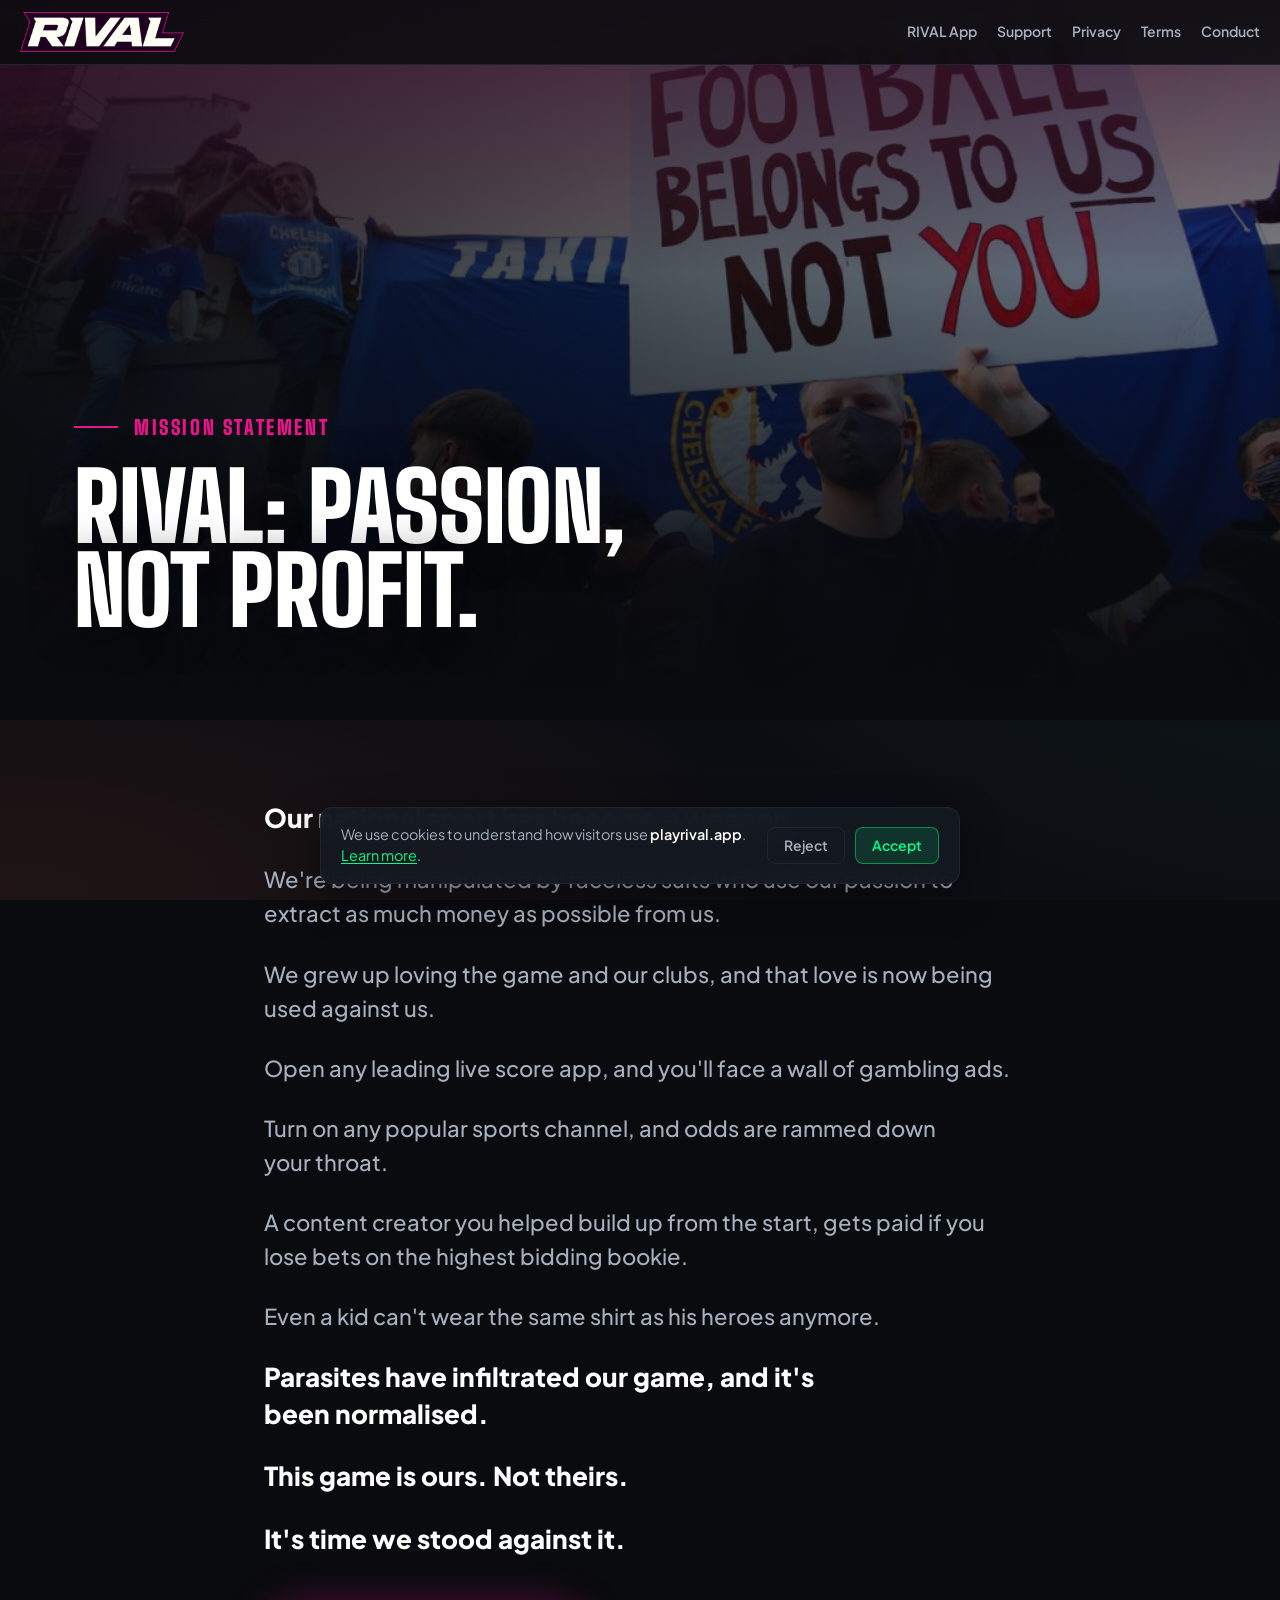
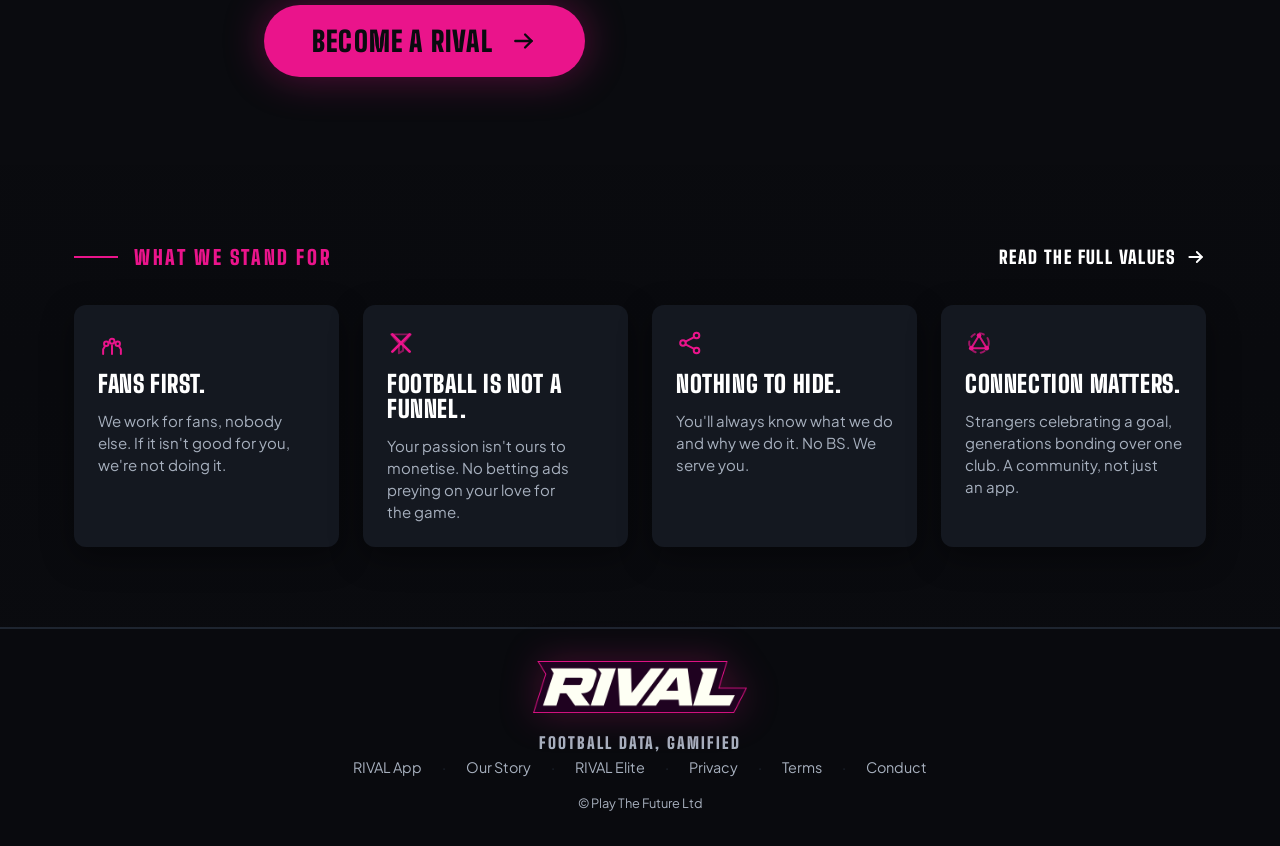
==== index.html @ 614cc57c "Update homepage headline to "RIVAL: Passion, not profit." Co-Authored-By: Claude Sonnet 5 <noreply@a" ====
<!DOCTYPE html>
<html lang="en">
  <head>
    <!-- Google tag (gtag.js) — Consent Mode v2 -->
    <script async src="https://www.googletagmanager.com/gtag/js?id=G-R445NE2NSX"></script>
    <script>
      window.dataLayer = window.dataLayer || [];
      function gtag(){dataLayer.push(arguments);}
      gtag("consent", "default", {
        analytics_storage: "denied",
        ad_storage: "denied",
        ad_user_data: "denied",
        ad_personalization: "denied",
        wait_for_update: 500,
      });
      gtag("js", new Date());
      gtag("config", "G-R445NE2NSX");
    </script>
    <meta charset="utf-8" />
    <meta name="viewport" content="width=device-width, initial-scale=1" />
    <title>RIVAL - Passion, Not Profit</title>
    <meta
      name="description"
      content="Football belongs to fans, not bookmakers. RIVAL is the football app built by fans, for fans - no odds, no gambling ads, nothing pushing you toward a bet."
    />
    <link rel="preconnect" href="https://fonts.googleapis.com" />
    <link rel="preconnect" href="https://fonts.gstatic.com" crossorigin />
    <link rel="stylesheet" href="css/main.css?v=62" />
    <link rel="icon" href="images/rival_icon_nobg.png" type="image/png" />
    <!-- Open Graph / social share -->
    <meta property="og:type" content="website" />
    <meta property="og:url" content="https://playrival.app/" />
    <meta property="og:title" content="RIVAL - Passion, Not Profit" />
    <meta
      property="og:description"
      content="Football belongs to fans, not bookmakers. RIVAL is the football app built by fans, for fans - no odds, no gambling ads, nothing pushing you toward a bet."
    />
    <meta property="og:image" content="https://playrival.app/images/og-share.jpg" />
    <meta property="og:image:width" content="1920" />
    <meta property="og:image:height" content="1080" />
    <!-- Twitter / X card -->
    <meta name="twitter:card" content="summary_large_image" />
    <meta name="twitter:title" content="RIVAL - Passion, Not Profit" />
    <meta
      name="twitter:description"
      content="Football belongs to fans, not bookmakers. RIVAL is the football app built by fans, for fans - no odds, no gambling ads, nothing pushing you toward a bet."
    />
    <meta name="twitter:image" content="https://playrival.app/images/og-share.jpg" />
  </head>
  <body>
    <div class="bg-grid" aria-hidden="true"></div>
    <div class="page-wrap">
      <header class="site-nav">
        <a class="site-nav__logo" href="/" aria-label="RIVAL home">
          <img src="images/rival_logo_horizontal.png" alt="RIVAL" width="160" height="42" />
        </a>
        <nav class="site-nav__links" aria-label="Site">
          <a href="/rival-app/">RIVAL App</a>
          <a href="/support/">Support</a>
          <a href="/privacy.html">Privacy</a>
          <a href="/terms.html">Terms</a>
          <a href="/code-of-conduct/">Conduct</a>
        </nav>
      </header>

      <main>
        <!-- ─── 1. HERO ─────────────────────────────────────────── -->
        <section class="rv-hero" aria-labelledby="rv-hero-heading">
          <img
            class="rv-hero__bg"
            src="images/manifesto_hero.jpg"
            alt=""
            width="1024"
            height="683"
            decoding="async"
            fetchpriority="high"
          />
          <div class="rv-hero__scrim rv-hero__scrim--v" aria-hidden="true"></div>
          <div class="rv-hero__scrim rv-hero__scrim--h" aria-hidden="true"></div>
          <div class="rv-hero__scrim rv-hero__scrim--top" aria-hidden="true"></div>
          <div class="rv-hero__inner">
            <div class="rv-hero__copy">
              <div class="rv-eyebrow">
                <div class="rv-eyebrow__rule" aria-hidden="true"></div>
                <div class="rv-eyebrow__text">Mission statement</div>
              </div>
              <h1 id="rv-hero-heading" class="rv-hero__title">
                RIVAL: Passion, not profit.
              </h1>
            </div>
          </div>
        </section>

        <!-- ─── 2. STATEMENT ─────────────────────────────────────── -->
        <section class="rv-statement" aria-label="Our mission">
          <p class="rv-statement__strong">Our national sport has become a weapon.</p>
          <p>
            We're being manipulated by faceless suits who use our passion to extract as much
            money as possible from us.
          </p>
          <p>We grew up loving the game and our clubs, and that love is now being used against us.</p>
          <p>Open any leading live score app, and you'll face a wall of gambling ads.</p>
          <p>Turn on any popular sports channel, and odds are rammed down your throat.</p>
          <p>
            A content creator you helped build up from the start, gets paid if you lose bets on
            the highest bidding bookie.
          </p>
          <p>Even a kid can't wear the same shirt as his heroes anymore.</p>
          <p class="rv-statement__strong">Parasites have infiltrated our game, and it's been normalised.</p>
          <p class="rv-statement__strong">This game is ours. Not theirs.</p>
          <p class="rv-statement__strong">It's time we stood against it.</p>

          <a class="rv-statement__cta" href="/download/">
            <span>Become a RIVAL</span>
            <svg viewBox="0 0 24 24" fill="none" stroke="currentColor" stroke-width="2.2" stroke-linecap="round" stroke-linejoin="round" aria-hidden="true">
              <path d="M4 12h15"></path>
              <path d="m13 6 6 6-6 6"></path>
            </svg>
          </a>
        </section>

        <!-- ─── 3. VALUES TEASER ─────────────────────────────────── -->
        <section class="rv-values-teaser" aria-labelledby="rv-values-heading">
          <img
            class="rv-values-teaser__bg"
            src="images/manifesto_values.png"
            alt=""
            width="1086"
            height="1448"
            decoding="async"
            loading="lazy"
          />
          <div class="rv-values-teaser__scrim" aria-hidden="true"></div>
          <div class="rv-values-teaser__inner">
            <div class="rv-values-teaser__head">
              <div class="rv-eyebrow">
                <div class="rv-eyebrow__rule" aria-hidden="true"></div>
                <div class="rv-eyebrow__text" id="rv-values-heading">What we stand for</div>
              </div>
              <a class="rv-values-teaser__link" href="/values/">
                Read the full values
                <svg viewBox="0 0 24 24" width="20" height="20" fill="none" stroke="currentColor" stroke-width="2.2" stroke-linecap="round" stroke-linejoin="round" aria-hidden="true">
                  <path d="M4 12h15"></path>
                  <path d="m13 6 6 6-6 6"></path>
                </svg>
              </a>
            </div>

            <div class="rv-values-teaser__grid">
              <a class="rv-value-card" href="/values/">
                <div class="rv-value-card__icon">
                  <svg viewBox="0 0 24 24" fill="none" stroke="currentColor" stroke-width="1.7" stroke-linecap="round" stroke-linejoin="round" aria-hidden="true">
                    <g class="rv-rise-1"><path d="M4.4 21.5v-4.2l1.7-2.7"></path><circle cx="7.1" cy="12.6" r="1.9"></circle></g>
                    <g class="rv-rise-2"><path d="M12 21.5v-7.4"></path><circle cx="12" cy="10.5" r="2.1"></circle></g>
                    <g class="rv-rise-3"><path d="M19.6 21.5v-4.2l-1.7-2.7"></path><circle cx="16.9" cy="12.6" r="1.9"></circle></g>
                  </svg>
                </div>
                <h2>Fans first.</h2>
                <p>We work for fans, nobody else. If it isn't good for you, we're not doing it.</p>
              </a>

              <a class="rv-value-card" href="/values/">
                <div class="rv-value-card__icon">
                  <svg viewBox="0 0 24 24" fill="none" stroke="currentColor" stroke-width="1.7" stroke-linecap="round" stroke-linejoin="round" aria-hidden="true">
                    <g opacity="0.55"><path d="M3.6 4.6h16.8l-6.6 7.7v6.3l-3.6 2.2v-8.5z"></path></g>
                    <g stroke-width="2.4">
                      <path class="rv-cross-a" d="M4.6 4.6 19.4 19.4" stroke-dasharray="21"></path>
                      <path class="rv-cross-b" d="M19.4 4.6 4.6 19.4" stroke-dasharray="21"></path>
                    </g>
                  </svg>
                </div>
                <h2>Football is not a funnel.</h2>
                <p>Your passion isn't ours to monetise. No betting ads preying on your love for the game.</p>
              </a>

              <a class="rv-value-card" href="/values/">
                <div class="rv-value-card__icon">
                  <svg viewBox="0 0 24 24" fill="none" stroke="currentColor" stroke-width="1.7" stroke-linecap="round" stroke-linejoin="round" aria-hidden="true">
                    <path class="rv-send-a" d="M8.1 10.9 15.6 6.9" stroke-dasharray="8.5"></path>
                    <path class="rv-send-b" d="M8.1 13.1 15.6 17.1" stroke-dasharray="8.5"></path>
                    <circle cx="6" cy="12" r="2.4"></circle>
                    <circle class="rv-node-a" cx="17.6" cy="5.6" r="2.4"></circle>
                    <circle class="rv-node-b" cx="17.6" cy="18.4" r="2.4"></circle>
                  </svg>
                </div>
                <h2>Nothing to hide.</h2>
                <p>You'll always know what we do and why we do it. No BS. We serve you.</p>
              </a>

              <a class="rv-value-card" href="/values/">
                <div class="rv-value-card__icon">
                  <svg viewBox="0 0 24 24" fill="none" stroke="currentColor" stroke-width="1.7" stroke-linecap="round" stroke-linejoin="round" aria-hidden="true">
                    <g class="rv-orbit"><circle cx="12" cy="12" r="8.4" stroke-dasharray="3.6 4.4" opacity="0.65"></circle></g>
                    <path d="M12 5.6 5.4 16.4h13.2z" opacity="0.9"></path>
                    <circle class="rv-pulse-a" cx="12" cy="5.6" r="2" fill="currentColor" stroke="none"></circle>
                    <circle class="rv-pulse-b" cx="5.4" cy="16.4" r="2" fill="currentColor" stroke="none"></circle>
                    <circle class="rv-pulse-c" cx="18.6" cy="16.4" r="2" fill="currentColor" stroke="none"></circle>
                  </svg>
                </div>
                <h2>Connection matters.</h2>
                <p>Strangers celebrating a goal, generations bonding over one club. A community, not just an app.</p>
              </a>
            </div>
          </div>
        </section>
      </main>

      <footer class="site-footer">
        <img
          class="site-footer__logo"
          src="images/rival_logo_horizontal.png"
          alt="RIVAL"
          width="200"
          height="53"
          decoding="async"
        />
        <p class="site-footer__tagline">Football Data, Gamified</p>
        <div class="site-footer__links">
          <a href="/rival-app/">RIVAL App</a>
          <span style="color: var(--border)" aria-hidden="true">·</span>
          <a href="/manifesto/">Our Story</a>
          <span style="color: var(--border)" aria-hidden="true">·</span>
          <a href="/elite/">RIVAL Elite</a>
          <span style="color: var(--border)" aria-hidden="true">·</span>
          <a href="/privacy.html">Privacy</a>
          <span style="color: var(--border)" aria-hidden="true">·</span>
          <a href="/terms.html">Terms</a>
          <span style="color: var(--border)" aria-hidden="true">·</span>
          <a href="/code-of-conduct/">Conduct</a>
        </div>
        <p class="site-footer__legal">© Play The Future Ltd</p>
      </footer>
    </div>
    <script defer src="js/reveal.js?v=7"></script>
    <script defer src="js/analytics.js?v=37"></script>
  </body>
</html>
---- css/main.css ----
/* RIVAL — playrival.app */

/* Webfonts: the single source of truth for typeface loading.
   Change fonts here only — do not add font <link> tags to individual
   pages. Keep the weights list in sync with the font-weight values
   actually used with --font-display / --font-body below. */
@import url("https://fonts.googleapis.com/css2?family=Big+Shoulders+Display:wght@700;800;900&family=Plus+Jakarta+Sans:ital,wght@0,400;0,500;0,600;0,700;0,800;1,400&display=swap");

:root {
  --bg: #0a0b0f;
  --surface: #141820;
  --border: #1e2530;
  --text: #ffffff;
  --muted: #a7b0be;
  --primary: #ea148b;
  --neon: #00ff88;
  --danger: #ff4d4f;
  --orange: #ff5a1f;
  --gold: #ffd700;
  --font-display: "Big Shoulders Display", "Impact", system-ui, sans-serif;
  --font-body: "Plus Jakarta Sans", system-ui, sans-serif;
  --radius: 12px;
  --glow-pink: 0 0 40px rgba(234, 20, 139, 0.35);
  --glow-green: 0 0 32px rgba(0, 255, 136, 0.25);
}

/* Subtle global motion (honours reduced-motion below) */
@keyframes nav-enter {
  from {
    opacity: 0;
    transform: translateY(-16px);
  }
  to {
    opacity: 1;
    transform: translateY(0);
  }
}

@keyframes bg-grid-drift {
  to {
    background-position: 48px 48px, 48px 48px;
  }
}

@keyframes hero-aurora-drift {
  0% {
    transform: translate(0%, 0%) scale(1);
    opacity: 0.78;
  }
  33% {
    transform: translate(3.5%, -2.5%) scale(1.04);
    opacity: 0.92;
  }
  66% {
    transform: translate(-2%, 2.5%) scale(1.02);
    opacity: 0.85;
  }
  100% {
    transform: translate(1.5%, 0.5%) scale(1.03);
    opacity: 0.88;
  }
}

@keyframes hero-pattern-drift {
  0% {
    background-position: 0 0, 0 0;
  }
  100% {
    background-position: 0 0, 28px 28px;
  }
}

@keyframes mockup-drift-y {
  0%,
  100% {
    transform: translateY(0);
  }
  50% {
    transform: translateY(-6px);
  }
}

@keyframes site-galaxy-mesh {
  0%, 100% {
    background-position: 50% -18%, 100% 48%, 0% 82%, 0 0;
  }
  50% {
    background-position: 44% -12%, 88% 54%, 10% 72%, 0 0;
  }
}

@keyframes brand-star-drift {
  0% {
    transform: translate3d(0, 0, 0) rotate(-10deg) scale(1);
  }
  33% {
    transform: translate3d(28px, -34px, 0) rotate(7deg) scale(1.08);
  }
  66% {
    transform: translate3d(-22px, 24px, 0) rotate(14deg) scale(0.96);
  }
  100% {
    transform: translate3d(0, 0, 0) rotate(-10deg) scale(1);
  }
}

@media (prefers-reduced-motion: reduce) {
  .bg-grid,
  .site-brand-stars img {
    animation: none !important;
  }

  .bg-grid::after,
  .hero__backdrop::before,
  .hero__backdrop::after,
  .hero__mockup img {
    animation: none !important;
  }
}

*,
*::before,
*::after {
  box-sizing: border-box;
}

html {
  scroll-behavior: smooth;
}

body {
  margin: 0;
  font-family: var(--font-body);
  font-size: 1rem;
  line-height: 1.55;
  color: var(--text);
  background: var(--bg);
  position: relative;
  overflow-x: hidden;
  -webkit-font-smoothing: antialiased;
}

img {
  max-width: 100%;
  height: auto;
  display: block;
}

a {
  color: var(--primary);
  text-decoration: none;
}

a:hover {
  text-decoration: underline;
}

/* Background atmosphere */
.bg-grid {
  position: fixed;
  inset: 0;
  pointer-events: none;
  z-index: 0;
  background:
    radial-gradient(ellipse 80% 50% at 50% -18%, rgba(234, 20, 139, 0.18), transparent),
    radial-gradient(ellipse 60% 40% at 100% 48%, rgba(0, 255, 136, 0.06), transparent),
    radial-gradient(ellipse 50% 30% at 0% 82%, rgba(255, 90, 31, 0.08), transparent),
    linear-gradient(180deg, var(--bg) 0%, #0d0e14 100%);
  background-size: 130% 130%, 120% 120%, 120% 120%, 100% 100%;
  animation: site-galaxy-mesh 22s ease-in-out infinite;
}

.bg-grid::after {
  content: "";
  position: absolute;
  inset: 0;
  background-image:
    linear-gradient(var(--border) 1px, transparent 1px),
    linear-gradient(90deg, var(--border) 1px, transparent 1px);
  background-size: 48px 48px;
  background-position: 0 0, 0 0;
  opacity: 0.12;
  mask-image: radial-gradient(ellipse 70% 60% at 50% 40%, black 20%, transparent 70%);
  animation: bg-grid-drift 36s linear infinite;
}

.site-brand-stars {
  position: absolute;
  top: 0;
  left: 0;
  right: 0;
  bottom: 0;
  pointer-events: none;
  z-index: 0;
  overflow: hidden;
}

.site-brand-stars img {
  position: absolute;
  left: var(--star-x);
  top: var(--star-y);
  width: var(--star-size);
  height: auto;
  opacity: 0.16;
  filter:
    blur(0.15px)
    drop-shadow(0 0 16px rgba(234, 20, 139, 0.55));
  mix-blend-mode: screen;
  animation: brand-star-drift var(--star-duration) ease-in-out infinite;
  animation-delay: var(--star-delay);
}

.page-wrap {
  position: relative;
  z-index: 1;
  min-height: 100vh;
}

/* Nav */
.site-nav {
  position: fixed;
  top: 0;
  left: 0;
  right: 0;
  z-index: 100;
  display: flex;
  align-items: center;
  justify-content: space-between;
  padding: 0.75rem 1.25rem;
  background: rgba(10, 11, 15, 0.85);
  backdrop-filter: blur(12px);
  border-bottom: 1px solid var(--border);
}

.site-nav__logo {
  display: flex;
  align-items: center;
  gap: 0.5rem;
}

.site-nav__logo img {
  height: clamp(30px, 4.5vw, 40px);
  width: auto;
}

.site-nav__links {
  display: flex;
  gap: 1.25rem;
  font-size: 0.875rem;
  font-weight: 600;
}

.site-nav__links a {
  color: var(--muted);
}

.site-nav__links a:hover {
  color: var(--text);
  text-decoration: none;
}

/* Hero */
.hero {
  min-height: 72vh;
  min-height: 72dvh;
  display: flex;
  flex-direction: column;
  justify-content: center;
  align-items: center;
  text-align: center;
  padding: 5rem 1.25rem 2rem;
  position: relative;
  overflow: hidden;
}

/* Hero-only: soft futuristic mesh + pattern (no logo — avoids clashing with mark) */
.hero__backdrop {
  position: absolute;
  inset: 0;
  pointer-events: none;
  z-index: 0;
  overflow: hidden;
  background: conic-gradient(
    from 210deg at 50% 85%,
    rgba(234, 20, 139, 0.04) 0deg,
    transparent 55deg,
    rgba(0, 255, 136, 0.03) 120deg,
    transparent 200deg,
    rgba(255, 90, 31, 0.025) 280deg,
    transparent 360deg
  );
}

.hero__backdrop::before {
  content: "";
  position: absolute;
  inset: -25% -20%;
  background:
    radial-gradient(ellipse 50% 42% at 22% 28%, rgba(234, 20, 139, 0.11), transparent 58%),
    radial-gradient(ellipse 48% 38% at 78% 52%, rgba(0, 255, 136, 0.06), transparent 55%),
    radial-gradient(ellipse 32% 36% at 88% 12%, rgba(255, 90, 31, 0.045), transparent 50%),
    radial-gradient(ellipse 42% 36% at 12% 82%, rgba(234, 20, 139, 0.05), transparent 52%);
  filter: blur(80px);
  opacity: 0.85;
  will-change: transform;
  animation: hero-aurora-drift 22s ease-in-out infinite alternate;
}

.hero__backdrop::after {
  content: "";
  position: absolute;
  inset: 0;
  /* Diagonal data lines + faint dot field — avoids duplicating the global square grid */
  background-image:
    repeating-linear-gradient(
      127deg,
      transparent 0,
      transparent 13px,
      rgba(167, 176, 190, 0.045) 13px,
      rgba(167, 176, 190, 0.045) 14px
    ),
    radial-gradient(rgba(255, 255, 255, 0.055) 0.6px, transparent 0.6px);
  background-size: 100% 100%, 20px 20px;
  background-position: 0 0, 0 0;
  mask-image: radial-gradient(ellipse 80% 70% at 50% 38%, black 18%, transparent 72%);
  -webkit-mask-image: radial-gradient(ellipse 80% 70% at 50% 38%, black 18%, transparent 72%);
  opacity: 0.5;
  animation: hero-pattern-drift 48s linear infinite alternate;
}

/* Device mockup — square 3D iPhone, right-anchored */
.hero__mockup {
  --hero-mockup-opacity: 0.72;
  position: absolute;
  z-index: 1;
  left: auto;
  right: max(-6vw, -1rem);
  bottom: max(-4vh, -0.5rem);
  width: min(42vw, 420px);
  max-width: none;
  pointer-events: none;
  opacity: var(--hero-mockup-opacity);
  transform: translateX(1vw);
  transform-origin: 85% 88%;
  filter: drop-shadow(0 0 48px rgba(234, 20, 139, 0.18))
    drop-shadow(0 24px 56px rgba(0, 0, 0, 0.55));
  mask-image: radial-gradient(ellipse 90% 90% at 70% 55%, black 20%, rgba(0, 0, 0, 0.55) 55%, transparent 82%);
  -webkit-mask-image: radial-gradient(ellipse 90% 90% at 70% 55%, black 20%, rgba(0, 0, 0, 0.55) 55%, transparent 82%);
}

.hero__mockup img {
  display: block;
  width: 100%;
  height: auto;
  animation: mockup-drift-y 22s ease-in-out infinite;
}

@media (max-width: 900px) {
  .hero__mockup {
    --hero-mockup-opacity: 0.55;
    right: max(-8vw, -1rem);
    bottom: max(-3vh, -0.5rem);
    width: min(48vw, 320px);
    transform: translateX(2vw);
    transform-origin: 88% 88%;
    filter: drop-shadow(0 0 36px rgba(234, 20, 139, 0.12))
      drop-shadow(0 18px 40px rgba(0, 0, 0, 0.48));
    mask-image: radial-gradient(ellipse 92% 92% at 72% 52%, black 14%, rgba(0, 0, 0, 0.45) 52%, transparent 80%);
    -webkit-mask-image: radial-gradient(ellipse 92% 92% at 72% 52%, black 14%, rgba(0, 0, 0, 0.45) 52%, transparent 80%);
  }

  .hero__inner {
    order: 1;
  }
}

@media (max-width: 540px) {
  .hero {
    min-height: 68vh;
    min-height: 68dvh;
    padding: 4.5rem 1.25rem 1.75rem;
  }

  .hero__mockup {
    --hero-mockup-opacity: 0.42;
    right: max(-12vw, -1rem);
    bottom: max(-2vh, 0);
    width: min(56vw, 260px);
    transform: translateX(3vw);
    transform-origin: 90% 88%;
    filter: drop-shadow(0 0 28px rgba(234, 20, 139, 0.1))
      drop-shadow(0 14px 30px rgba(0, 0, 0, 0.44));
  }
}

.hero__inner {
  position: relative;
  z-index: 2;
  display: flex;
  flex-direction: column;
  align-items: center;
  width: 100%;
  max-width: 920px;
}

/* Readability: light veil behind logo + headline */
.hero__inner::before {
  content: "";
  position: absolute;
  left: 50%;
  top: 18%;
  transform: translate(-50%, -50%);
  width: min(110%, 34rem);
  height: min(68vh, 26rem);
  z-index: -1;
  pointer-events: none;
  background: radial-gradient(
    ellipse 70% 65% at 50% 50%,
    rgba(10, 11, 15, 0.62) 0%,
    rgba(10, 11, 15, 0.28) 50%,
    transparent 78%
  );
}

.hero__glow {
  position: absolute;
  width: min(90vw, 520px);
  height: min(90vw, 520px);
  border-radius: 50%;
  background: radial-gradient(circle, rgba(234, 20, 139, 0.25) 0%, transparent 65%);
  filter: blur(40px);
  top: 28%;
  left: 50%;
  transform: translate(-50%, -50%);
  pointer-events: none;
}

.hero__glow--green {
  width: min(70vw, 380px);
  height: min(70vw, 380px);
  background: radial-gradient(circle, rgba(0, 255, 136, 0.12) 0%, transparent 65%);
  top: 48%;
  left: 62%;
}

.hero__logo-stack {
  position: relative;
  width: 100%;
  display: flex;
  justify-content: center;
  margin-bottom: 1.35rem;
}

.hero__logo-halo {
  position: absolute;
  left: 50%;
  top: 50%;
  transform: translate(-50%, -50%);
  width: min(98vw, 720px);
  aspect-ratio: 16 / 5;
  max-height: 240px;
  background: radial-gradient(
    ellipse 55% 65% at 50% 50%,
    rgba(234, 20, 139, 0.35) 0%,
    rgba(234, 20, 139, 0.08) 45%,
    transparent 70%
  );
  filter: blur(28px);
  pointer-events: none;
  z-index: 0;
  animation: hero-halo 6s ease-in-out infinite;
}

@keyframes hero-halo {
  0%,
  100% {
    opacity: 0.85;
    transform: translate(-50%, -50%) scale(1);
  }
  50% {
    opacity: 1;
    transform: translate(-50%, -50%) scale(1.05);
  }
}

.hero__logo {
  position: relative;
  z-index: 1;
  width: min(94vw, 640px);
  height: auto;
  margin: 0 auto;
  filter: drop-shadow(0 0 20px rgba(234, 20, 139, 0.45)) drop-shadow(0 0 56px rgba(234, 20, 139, 0.22))
    drop-shadow(0 0 36px rgba(0, 255, 136, 0.14));
}

.hero__badge {
  display: inline-flex;
  align-items: center;
  gap: 0.35rem;
  font-size: 0.7rem;
  font-weight: 700;
  letter-spacing: 0.12em;
  text-transform: uppercase;
  color: var(--neon);
  border: 1px solid rgba(0, 255, 136, 0.35);
  padding: 0.35rem 0.75rem;
  border-radius: 999px;
  margin-bottom: 1.35rem;
  box-shadow: var(--glow-green);
}

@keyframes pulse-border {
  0%,
  100% {
    border-color: rgba(0, 255, 136, 0.35);
    box-shadow: 0 0 20px rgba(0, 255, 136, 0.15);
  }
  50% {
    border-color: rgba(0, 255, 136, 0.55);
    box-shadow: 0 0 28px rgba(0, 255, 136, 0.28);
  }
}

.hero h1 {
  font-family: var(--font-display);
  font-size: clamp(2.5rem, 9vw, 5rem);
  font-weight: 900;
  line-height: 0.95;
  letter-spacing: 0.02em;
  margin: 0 0 1rem;
  text-transform: uppercase;
  text-shadow: 0 0 60px rgba(234, 20, 139, 0.4);
}

.hero h1 span {
  color: var(--primary);
  text-shadow: var(--glow-pink);
}

.hero__sub {
  font-size: clamp(1rem, 2.5vw, 1.25rem);
  color: var(--muted);
  max-width: 42rem;
  margin: 0 auto 2rem;
}

.hero__ctas {
  display: flex;
  flex-wrap: wrap;
  gap: 1rem;
  justify-content: center;
  align-items: center;
}

/* App Store — not live yet */
.app-store-soon {
  display: inline-flex;
  flex-direction: column;
  align-items: center;
  justify-content: center;
  gap: 0.15rem;
  min-width: min(100%, 260px);
  padding: 0.75rem 1.5rem;
  background: var(--surface);
  border: 2px solid rgba(234, 20, 139, 0.45);
  border-radius: var(--radius);
  box-shadow: var(--glow-pink);
}

.app-store-soon__label {
  font-family: var(--font-display);
  font-weight: 900;
  font-size: 1.35rem;
  letter-spacing: 0.12em;
  text-transform: uppercase;
  color: var(--text);
  line-height: 1;
}

.app-store-soon__detail {
  font-size: 0.8rem;
  font-weight: 600;
  color: var(--muted);
  letter-spacing: 0.04em;
  line-height: 1;
}

.app-store-soon--lg {
  min-width: min(100%, 280px);
  padding: 0.85rem 1.75rem;
}

.app-store-soon--lg .app-store-soon__label {
  font-size: 1.55rem;
}

.app-store-soon--lg .app-store-soon__detail {
  font-size: 0.85rem;
}

.btn-secondary {
  display: inline-flex;
  align-items: center;
  justify-content: center;
  padding: 0.65rem 1.35rem;
  font-family: var(--font-body);
  font-size: 0.9rem;
  font-weight: 700;
  color: var(--text);
  border: 2px solid var(--border);
  border-radius: var(--radius);
  background: var(--surface);
  transition: border-color 0.2s, box-shadow 0.2s;
}

.btn-secondary:hover {
  border-color: var(--primary);
  box-shadow: var(--glow-pink);
  text-decoration: none;
}

.download-stores {
  display: flex;
  flex-direction: column;
  gap: 0.9rem;
  margin: 2rem 0;
}

.download-redirect-status {
  padding: 0.85rem 1rem;
  color: var(--text);
  background: rgba(234, 20, 139, 0.12);
  border: 1px solid rgba(234, 20, 139, 0.45);
  border-radius: var(--radius);
}

.download-store-btn {
  display: flex;
  align-items: center;
  justify-content: flex-start;
  gap: 1rem;
  min-height: 76px;
  padding: 1rem 1.25rem;
  color: var(--text);
  background:
    linear-gradient(135deg, rgba(255, 255, 255, 0.1), rgba(255, 255, 255, 0.02)),
    #050608;
  border: 1px solid rgba(255, 255, 255, 0.18);
  border-radius: 18px;
  box-shadow: 0 18px 42px rgba(0, 0, 0, 0.34);
  text-decoration: none;
  transform: translateY(0);
  transition:
    border-color 0.2s,
    box-shadow 0.2s,
    transform 0.2s;
}

.download-store-btn:hover {
  border-color: rgba(234, 20, 139, 0.85);
  box-shadow:
    var(--glow-pink),
    0 22px 50px rgba(0, 0, 0, 0.42);
  text-decoration: none;
  transform: translateY(-2px);
}

.download-store-btn__icon {
  flex: 0 0 auto;
  width: 2.55rem;
  height: 2.55rem;
  fill: currentColor;
}

.download-store-btn--ios .download-store-btn__icon {
  color: #fff;
}

.download-store-btn--android .download-store-btn__icon {
  width: 2.7rem;
  height: 2.7rem;
}

.play-icon__green {
  fill: #00f076;
}

.play-icon__blue {
  fill: #00a7ff;
}

.play-icon__yellow {
  fill: #ffd447;
}

.play-icon__red {
  fill: #ff4d6d;
}

.download-store-btn__label {
  display: flex;
  flex-direction: column;
  align-items: flex-start;
  line-height: 1.2;
}

.download-store-btn__small {
  font-size: 0.8rem;
  font-weight: 600;
  color: rgba(255, 255, 255, 0.7);
  letter-spacing: 0.04em;
  text-transform: uppercase;
}

.download-store-btn__name {
  font-family: var(--font-display);
  font-weight: 900;
  font-size: clamp(1.75rem, 7vw, 2.15rem);
  letter-spacing: 0.06em;
  text-transform: uppercase;
}

.tiktok-download-hero {
  position: relative;
  padding: 1.25rem;
  margin: 0 0 1rem;
  background:
    radial-gradient(circle at 84% 0%, rgba(234, 20, 139, 0.28), transparent 42%),
    rgba(234, 20, 139, 0.1);
  border: 1px solid rgba(234, 20, 139, 0.48);
  border-radius: 22px;
  box-shadow: var(--glow-pink);
}

.tiktok-download-hero__arrow {
  position: fixed;
  top: 0.35rem;
  right: 0.9rem;
  z-index: 1200;
  color: var(--neon);
  font-family: var(--font-display);
  font-weight: 900;
  font-size: clamp(3.4rem, 18vw, 5.5rem);
  line-height: 0.8;
  text-shadow:
    0 0 12px rgba(0, 255, 136, 0.9),
    0 0 34px rgba(234, 20, 139, 0.6);
  pointer-events: none;
}

.tiktok-download-hero__eyebrow {
  margin: 0 0 0.5rem;
  color: var(--neon);
  font-size: 0.82rem;
  font-weight: 700;
  letter-spacing: 0.08em;
  text-transform: uppercase;
}

.tiktok-download-hero .legal__meta {
  margin-bottom: 0;
  color: var(--text);
  font-size: 1.05rem;
}

.tiktok-download-hero strong,
.tiktok-download-step strong {
  color: var(--text);
}

.tiktok-download-steps {
  display: grid;
  gap: 0.75rem;
  margin: 1rem 0 2rem;
}

.tiktok-download-step {
  display: flex;
  gap: 0.8rem;
  align-items: flex-start;
  padding: 0.9rem 1rem;
  color: var(--muted);
  background: rgba(255, 255, 255, 0.05);
  border: 1px solid var(--border);
  border-radius: var(--radius);
}

.tiktok-download-step__number {
  display: inline-flex;
  flex: 0 0 auto;
  align-items: center;
  justify-content: center;
  width: 1.65rem;
  height: 1.65rem;
  color: var(--bg);
  font-weight: 800;
  background: var(--neon);
  border-radius: 999px;
}

/* Sections */
.section {
  padding: 4rem 1.5rem;
  max-width: 1120px;
  margin: 0 auto;
}

.section__title {
  font-family: var(--font-display);
  font-weight: 900;
  font-size: clamp(2rem, 5vw, 3rem);
  letter-spacing: 0.04em;
  text-transform: uppercase;
  margin: 0 0 0.5rem;
  text-align: center;
}

.section__lead {
  text-align: center;
  color: var(--muted);
  max-width: 36rem;
  margin: 0 auto 2.5rem;
  font-size: 1rem;
}

/* How it works — layout with mockup */
.steps-layout {
  display: grid;
  grid-template-columns: 1fr;
  gap: 2rem;
  align-items: center;
}

@media (min-width: 900px) {
  .steps-layout {
    grid-template-columns: 340px 1fr;
    gap: 2.5rem;
  }
}

.steps-mockup {
  max-width: 300px;
  margin: 0 auto;
}

@media (min-width: 900px) {
  .steps-mockup {
    max-width: none;
  }
}

.steps-mockup img {
  width: 100%;
  height: auto;
  filter: drop-shadow(0 20px 48px rgba(0, 0, 0, 0.5))
    drop-shadow(0 0 32px rgba(0, 255, 136, 0.1));
}

/* How it works */
.steps {
  display: grid;
  grid-template-columns: 1fr;
  gap: 1.5rem;
}

@media (min-width: 768px) {
  .steps {
    grid-template-columns: repeat(3, 1fr);
    gap: 1.25rem;
  }
}

.step {
  background: var(--surface);
  border: 1px solid var(--border);
  border-radius: var(--radius);
  padding: 1.5rem;
  text-align: center;
  position: relative;
  overflow: hidden;
}

.step::before {
  content: "";
  position: absolute;
  top: 0;
  left: 0;
  right: 0;
  height: 3px;
  background: linear-gradient(90deg, var(--primary), var(--neon));
  opacity: 0.9;
}

.step__icon-wrap {
  width: 4.25rem;
  height: 4.25rem;
  margin: 0 auto 0.65rem;
  display: flex;
  align-items: center;
  justify-content: center;
  border-radius: 14px;
  border: 1px solid var(--step-accent-border, rgba(234, 20, 139, 0.4));
  background: var(--step-accent-bg, rgba(234, 20, 139, 0.1));
  color: var(--step-accent, var(--primary));
  box-shadow: 0 0 24px var(--step-accent-glow, rgba(234, 20, 139, 0.15));
}

.step__icon {
  width: 1.85rem;
  height: 1.85rem;
}

.step__icon-image {
  width: 2.75rem;
  height: 2.75rem;
  object-fit: contain;
  filter: drop-shadow(0 8px 18px rgba(0, 0, 0, 0.2));
}

.step--pick {
  --step-accent: var(--primary);
  --step-accent-border: rgba(234, 20, 139, 0.45);
  --step-accent-bg: rgba(234, 20, 139, 0.1);
  --step-accent-glow: rgba(234, 20, 139, 0.2);
}

.step--predict {
  --step-accent: var(--neon);
  --step-accent-border: rgba(0, 255, 136, 0.4);
  --step-accent-bg: rgba(0, 255, 136, 0.08);
  --step-accent-glow: rgba(0, 255, 136, 0.18);
}

.step--rank {
  --step-accent: var(--gold);
  --step-accent-border: rgba(255, 215, 0, 0.45);
  --step-accent-bg: rgba(255, 215, 0, 0.08);
  --step-accent-glow: rgba(255, 215, 0, 0.15);
}

.step__num {
  font-family: var(--font-display);
  font-weight: 900;
  font-size: 1.35rem;
  letter-spacing: 0.08em;
  color: var(--muted);
  line-height: 1;
  margin-bottom: 0.45rem;
  opacity: 0.9;
}

.step h3 {
  font-size: 1.05rem;
  font-weight: 700;
  margin: 0 0 0.5rem;
  text-transform: uppercase;
  letter-spacing: 0.04em;
}

.step p {
  margin: 0;
  color: var(--muted);
  font-size: 0.95rem;
}

/* Feature cards */
.cards {
  display: grid;
  grid-template-columns: 1fr;
  gap: 1.25rem;
}

@media (min-width: 640px) {
  .cards {
    grid-template-columns: repeat(2, 1fr);
  }
}

.card {
  background: var(--surface);
  border: 1px solid var(--border);
  border-radius: var(--radius);
  padding: 1.5rem 1.5rem 1.75rem;
  position: relative;
  overflow: hidden;
}

.card--pink {
  border-color: rgba(234, 20, 139, 0.35);
  box-shadow: inset 0 0 0 1px rgba(234, 20, 139, 0.08);
}

.card--pink::before {
  content: "";
  position: absolute;
  left: 1.5rem;
  top: 0;
  width: 48px;
  height: 3px;
  background: var(--primary);
  border-radius: 0 0 2px 2px;
  box-shadow: var(--glow-pink);
}

.card--green {
  border-color: rgba(0, 255, 136, 0.3);
  box-shadow: inset 0 0 0 1px rgba(0, 255, 136, 0.06);
}

.card--green::before {
  content: "";
  position: absolute;
  left: 1.5rem;
  top: 0;
  width: 48px;
  height: 3px;
  background: var(--neon);
  box-shadow: var(--glow-green);
}

.card--orange {
  border-color: rgba(255, 90, 31, 0.35);
}

.card--orange::before {
  content: "";
  position: absolute;
  left: 1.5rem;
  top: 0;
  width: 48px;
  height: 3px;
  background: var(--orange);
}

.card--gold {
  border-color: rgba(255, 215, 0, 0.35);
}

.card--gold::before {
  content: "";
  position: absolute;
  left: 1.5rem;
  top: 0;
  width: 48px;
  height: 3px;
  background: var(--gold);
}

.card h3 {
  font-family: var(--font-display);
  font-weight: 900;
  font-size: 1.65rem;
  letter-spacing: 0.03em;
  margin: 0.75rem 0 0.75rem;
  text-transform: uppercase;
  line-height: 1.1;
}

.card p {
  margin: 0;
  color: var(--muted);
  font-size: 0.98rem;
}

.card__icon {
  width: 3.25rem;
  height: 3.25rem;
  margin: 0 0 1rem;
  display: flex;
  align-items: center;
  justify-content: center;
  border-radius: 12px;
  background: rgba(255, 255, 255, 0.06);
  color: var(--text);
}

.card__icon svg {
  width: 1.6rem;
  height: 1.6rem;
}

.card--pink .card__icon {
  background: rgba(234, 20, 139, 0.12);
  color: var(--primary);
}

.card--green .card__icon {
  background: rgba(0, 255, 136, 0.12);
  color: var(--neon);
}

.card--orange .card__icon {
  background: rgba(255, 90, 31, 0.12);
  color: var(--orange);
}

.card--gold .card__icon {
  background: rgba(255, 215, 0, 0.12);
  color: var(--gold);
}

.card__tag {
  font-size: 0.7rem;
  font-weight: 700;
  letter-spacing: 0.1em;
  text-transform: uppercase;
  color: var(--neon);
}

/* In-game showcase — star shot */
.showcase {
  padding: 3rem 1.5rem 4.5rem;
  max-width: 1120px;
  margin: 0 auto;
  display: flex;
  flex-direction: column;
  align-items: center;
  text-align: center;
}

.showcase__copy {
  max-width: 36rem;
  margin-bottom: 2.5rem;
}

.showcase__kicker {
  display: inline-block;
  margin-bottom: 0.75rem;
  font-size: 0.72rem;
  font-weight: 700;
  letter-spacing: 0.14em;
  text-transform: uppercase;
  color: var(--orange);
}

.showcase__title {
  font-family: var(--font-display);
  font-weight: 900;
  font-size: clamp(1.9rem, 4.5vw, 2.75rem);
  letter-spacing: 0.04em;
  text-transform: uppercase;
  line-height: 0.95;
  margin: 0 0 0.85rem;
}

.showcase__lead {
  color: var(--muted);
  font-size: 1rem;
  margin: 0;
  line-height: 1.6;
}

.showcase__frame {
  position: relative;
  width: min(88vw, 400px);
}

.showcase__glow {
  position: absolute;
  border-radius: 50%;
  filter: blur(48px);
  pointer-events: none;
  z-index: 0;
}

.showcase__glow--pink {
  width: 70%;
  aspect-ratio: 1;
  background: radial-gradient(circle, rgba(234, 20, 139, 0.45) 0%, transparent 70%);
  top: 30%;
  left: -10%;
}

.showcase__glow--orange {
  width: 55%;
  aspect-ratio: 1;
  background: radial-gradient(circle, rgba(255, 90, 31, 0.35) 0%, transparent 70%);
  bottom: 10%;
  right: -8%;
}

.showcase__frame img {
  position: relative;
  z-index: 1;
  width: 100%;
  height: auto;
  filter: drop-shadow(0 32px 64px rgba(0, 0, 0, 0.65))
    drop-shadow(0 0 40px rgba(234, 20, 139, 0.2));
}

/* Playable characters */
.squad__grid {
  display: grid;
  grid-template-columns: repeat(3, minmax(0, 1fr));
  gap: 1rem;
  max-width: 1040px;
  margin: 0 auto;
}

@media (max-width: 900px) {
  .squad__grid {
    grid-template-columns: repeat(3, minmax(0, 1fr));
  }
}

@media (max-width: 640px) {
  .squad__grid {
    grid-template-columns: repeat(2, minmax(0, 1fr));
  }
}

.squad-card {
  position: relative;
  min-height: 10.5rem;
  display: flex;
  align-items: center;
  justify-content: center;
  padding: 1.25rem;
  border: 1px solid rgba(255, 255, 255, 0.08);
  border-radius: 20px;
  background:
    radial-gradient(circle at 50% 20%, rgba(255, 255, 255, 0.06), transparent 42%),
    linear-gradient(180deg, rgba(20, 24, 32, 0.96), rgba(10, 11, 15, 0.94));
  overflow: hidden;
}

.squad-card--featured {
  border-color: rgba(0, 255, 136, 0.24);
  box-shadow:
    inset 0 0 0 1px rgba(0, 255, 136, 0.06),
    0 0 42px rgba(0, 255, 136, 0.08);
}

.squad-card::before {
  content: "";
  position: absolute;
  inset: auto 0 0;
  height: 42%;
  background: linear-gradient(180deg, rgba(234, 20, 139, 0), rgba(234, 20, 139, 0.12));
}

.squad-card img {
  position: relative;
  z-index: 1;
  width: clamp(4.75rem, 10vw, 6rem);
  height: auto;
  image-rendering: pixelated;
  filter: drop-shadow(0 14px 18px rgba(0, 0, 0, 0.24));
}

/* Hype / leaderboard */
.hype {
  background: linear-gradient(180deg, var(--surface) 0%, rgba(20, 24, 32, 0.5) 100%);
  border: 1px solid var(--border);
  border-radius: var(--radius);
  padding: 2rem 1.5rem;
  margin: 0 1.5rem;
  max-width: 1120px;
  margin-left: auto;
  margin-right: auto;
}

@media (min-width: 900px) {
  .hype {
    display: grid;
    grid-template-columns: 1fr 1.1fr;
    gap: 2rem;
    align-items: center;
    padding: 2.5rem 2rem;
  }
}

.hype__copy h2 {
  font-family: var(--font-display);
  font-weight: 900;
  font-size: clamp(1.75rem, 4vw, 2.5rem);
  letter-spacing: 0.04em;
  text-transform: uppercase;
  margin: 0 0 0.75rem;
}

.hype__copy p {
  color: var(--muted);
  margin: 0;
  font-size: 1rem;
}

.leaderboard-mock {
  position: relative;
  background:
    radial-gradient(circle at top right, rgba(234, 20, 139, 0.16), transparent 42%),
    radial-gradient(circle at bottom left, rgba(0, 255, 136, 0.12), transparent 38%),
    linear-gradient(180deg, rgba(7, 8, 12, 0.98), rgba(14, 17, 24, 0.98));
  border: 1px solid rgba(255, 255, 255, 0.08);
  border-radius: var(--radius);
  overflow: hidden;
  margin-top: 1.5rem;
  box-shadow:
    0 28px 60px rgba(0, 0, 0, 0.34),
    inset 0 0 0 1px rgba(255, 255, 255, 0.03),
    0 0 42px rgba(234, 20, 139, 0.14);
}

@media (min-width: 900px) {
  .leaderboard-mock {
    margin-top: 0;
  }
}

.leaderboard-mock::before,
.leaderboard-mock::after {
  content: "";
  position: absolute;
  inset: 0;
  pointer-events: none;
}

.leaderboard-mock::before {
  background:
    linear-gradient(120deg, transparent 0%, rgba(255, 255, 255, 0.06) 48%, transparent 58%),
    linear-gradient(180deg, rgba(255, 255, 255, 0.03), transparent 26%);
  transform: translateX(-100%);
  opacity: 0;
}

.leaderboard-mock::after {
  background:
    linear-gradient(90deg, transparent, rgba(0, 255, 136, 0.2), transparent),
    linear-gradient(90deg, transparent, rgba(234, 20, 139, 0.22), transparent);
  background-size: 100% 2px, 100% 2px;
  background-position: 0 34%, 0 68%;
  background-repeat: no-repeat;
  opacity: 0.18;
}

.leaderboard-mock--flash::before {
  animation: lb-sweep 720ms ease-out;
}

.lb-ambient {
  position: absolute;
  inset: -20% auto auto -10%;
  width: 13rem;
  aspect-ratio: 1;
  border-radius: 50%;
  background: radial-gradient(circle, rgba(234, 20, 139, 0.28) 0%, transparent 68%);
  filter: blur(18px);
  opacity: 0.7;
  pointer-events: none;
  animation: lb-float 5.5s ease-in-out infinite;
}

.lb-header {
  position: relative;
  z-index: 1;
  display: flex;
  justify-content: space-between;
  align-items: center;
  gap: 0.75rem;
  padding: 0.9rem 1rem 0.75rem;
  background: rgba(234, 20, 139, 0.1);
  border-bottom: 1px solid rgba(255, 255, 255, 0.06);
  font-size: 0.7rem;
  font-weight: 700;
  letter-spacing: 0.12em;
  text-transform: uppercase;
  color: var(--primary);
}

.lb-status {
  display: inline-flex;
  align-items: center;
  gap: 0.35rem;
  padding: 0.35rem 0.65rem;
  border: 1px solid rgba(0, 255, 136, 0.26);
  border-radius: 999px;
  color: var(--neon);
  background: rgba(0, 255, 136, 0.08);
  box-shadow: 0 0 24px rgba(0, 255, 136, 0.08);
}

.lb-event {
  position: relative;
  z-index: 1;
  display: grid;
  gap: 0.2rem;
  padding: 0.85rem 1rem 0.9rem;
  border-bottom: 1px solid rgba(255, 255, 255, 0.05);
  background: linear-gradient(90deg, rgba(255, 255, 255, 0.03), rgba(255, 255, 255, 0));
}

.lb-event__label {
  font-size: 0.68rem;
  font-weight: 700;
  letter-spacing: 0.12em;
  text-transform: uppercase;
  color: var(--neon);
}

.lb-event__message {
  font-size: 0.95rem;
  line-height: 1.35;
}

.lb-rows {
  position: relative;
  z-index: 1;
  padding: 0.45rem;
}

.lb-row {
  display: grid;
  grid-template-columns: 2.4rem minmax(0, 1fr) auto;
  gap: 0.75rem;
  align-items: center;
  padding: 0.8rem 0.85rem;
  font-size: 0.9rem;
  border: 1px solid rgba(255, 255, 255, 0.05);
  border-radius: 14px;
  margin-bottom: 0.45rem;
  background: rgba(255, 255, 255, 0.025);
  backdrop-filter: blur(8px);
  transition:
    transform 0.72s cubic-bezier(0.2, 0.9, 0.2, 1),
    border-color 0.22s ease,
    box-shadow 0.22s ease,
    background-color 0.22s ease;
}

.lb-row:last-child {
  margin-bottom: 0;
}

.lb-rank {
  font-family: var(--font-display);
  font-weight: 900;
  font-size: 1.35rem;
  color: var(--muted);
  line-height: 1;
}

.lb-row--you {
  border-color: rgba(0, 255, 136, 0.28);
  background:
    linear-gradient(90deg, rgba(0, 255, 136, 0.12), rgba(0, 255, 136, 0.03)),
    rgba(255, 255, 255, 0.03);
  box-shadow:
    inset 0 0 0 1px rgba(0, 255, 136, 0.08),
    0 0 36px rgba(0, 255, 136, 0.08);
}

.lb-row--you .lb-rank {
  color: var(--neon);
}

.lb-row--up {
  border-color: rgba(0, 255, 136, 0.26);
  box-shadow: 0 0 22px rgba(0, 255, 136, 0.08);
}

.lb-row--down {
  border-color: rgba(255, 77, 79, 0.22);
}

.lb-row--surged {
  animation: lb-pop 0.7s ease;
}

.lb-row--hit {
  animation: lb-hit 0.7s ease;
}

.lb-player {
  display: flex;
  align-items: center;
  gap: 0.7rem;
  min-width: 0;
}

.lb-player-copy {
  display: grid;
  gap: 0.22rem;
  min-width: 0;
}

.lb-avatar {
  display: inline-flex;
  align-items: center;
  justify-content: center;
  width: 2.6rem;
  height: 2.6rem;
  border-radius: 0.8rem;
  flex-shrink: 0;
  overflow: hidden;
  border: 1px solid rgba(255, 255, 255, 0.14);
  box-shadow: 0 0 18px rgba(255, 255, 255, 0.08);
}

.lb-avatar--pink {
  background: linear-gradient(135deg, rgba(255, 92, 195, 0.9), rgba(234, 20, 139, 0.7));
}

.lb-avatar--green {
  background: linear-gradient(135deg, rgba(97, 255, 187, 0.92), rgba(0, 255, 136, 0.72));
}

.lb-avatar--gold {
  background: linear-gradient(135deg, rgba(255, 233, 140, 0.92), rgba(255, 215, 0, 0.72));
}

.lb-avatar--orange {
  background: linear-gradient(135deg, rgba(255, 179, 106, 0.92), rgba(255, 90, 31, 0.72));
}

.lb-avatar--ice {
  background: linear-gradient(135deg, rgba(141, 216, 255, 0.92), rgba(63, 169, 255, 0.72));
}

.lb-avatar__image {
  width: 100%;
  height: 100%;
  object-fit: contain;
  image-rendering: pixelated;
  transform: scale(2.1) translateY(-2%);
  transform-origin: center 8%;
  filter: drop-shadow(0 6px 10px rgba(0, 0, 0, 0.28));
}

.lb-avatar__image--nico {
  transform: scale(2.05) translateY(-2%);
}

.lb-avatar__image--you {
  transform: scale(2.15) translateY(-2%);
}

.lb-avatar__image--alex {
  transform: scale(2.08) translateY(-3%);
}

.lb-avatar__image--mara {
  transform: scale(2.12) translateY(-3%);
}

.lb-avatar__image--zane {
  transform: scale(2.1) translateY(-3%);
}

.lb-name {
  font-weight: 600;
  white-space: nowrap;
  overflow: hidden;
  text-overflow: ellipsis;
}

.lb-form {
  display: inline-flex;
  align-items: center;
  gap: 0.38rem;
  width: fit-content;
  padding: 0.18rem 0.45rem;
  border-radius: 999px;
  font-size: 0.66rem;
  font-weight: 700;
  letter-spacing: 0.08em;
  text-transform: uppercase;
}

.lb-form--up {
  color: var(--neon);
  background: rgba(0, 255, 136, 0.1);
}

.lb-form--down {
  color: var(--danger);
  background: rgba(255, 77, 79, 0.1);
}

.lb-form--even {
  color: var(--muted);
  background: rgba(167, 176, 190, 0.12);
}

.lb-form__arrow {
  display: inline-block;
  min-width: 1.2rem;
  text-align: center;
  font-family: var(--font-display);
  font-weight: 900;
  letter-spacing: 0.08em;
}

.lb-score-wrap {
  display: grid;
  justify-items: end;
  gap: 0.2rem;
}

.lb-score {
  font-weight: 700;
  color: var(--gold);
}

.lb-delta {
  display: inline-flex;
  align-items: center;
  justify-content: center;
  min-width: 3rem;
  padding: 0.18rem 0.45rem;
  border-radius: 999px;
  font-size: 0.7rem;
  font-weight: 700;
  letter-spacing: 0.04em;
}

.lb-delta--up {
  color: var(--neon);
  background: rgba(0, 255, 136, 0.1);
}

.lb-delta--down {
  color: var(--danger);
  background: rgba(255, 77, 79, 0.12);
}

.lb-footer {
  position: relative;
  z-index: 1;
  display: flex;
  justify-content: space-between;
  align-items: center;
  gap: 0.75rem;
  padding: 0.8rem 1rem 0.95rem;
  border-top: 1px solid rgba(255, 255, 255, 0.06);
  background: rgba(255, 255, 255, 0.025);
  font-size: 0.8rem;
  font-weight: 600;
  color: var(--muted);
}

.lb-footer span:last-child {
  color: var(--text);
}

.lb-live {
  display: inline-block;
  width: 6px;
  height: 6px;
  border-radius: 50%;
  background: var(--danger);
  margin-right: 0.35rem;
  animation: blink 1.2s ease-in-out infinite;
}

@keyframes blink {
  0%,
  100% {
    opacity: 1;
  }
  50% {
    opacity: 0.35;
  }
}

@keyframes lb-sweep {
  0% {
    transform: translateX(-100%);
    opacity: 0;
  }
  15% {
    opacity: 1;
  }
  100% {
    transform: translateX(100%);
    opacity: 0;
  }
}

@keyframes lb-float {
  0%,
  100% {
    transform: translate3d(0, 0, 0) scale(1);
  }
  50% {
    transform: translate3d(14px, 8px, 0) scale(1.06);
  }
}

@keyframes lb-pop {
  0% {
    background: rgba(255, 255, 255, 0.025);
    box-shadow: 0 0 0 rgba(0, 255, 136, 0);
  }
  45% {
    background: rgba(0, 255, 136, 0.08);
    box-shadow: 0 0 26px rgba(0, 255, 136, 0.12);
  }
  100% {
    background: rgba(255, 255, 255, 0.025);
    box-shadow: 0 0 0 rgba(0, 255, 136, 0);
  }
}

@keyframes lb-hit {
  0% {
    box-shadow: 0 0 0 rgba(255, 77, 79, 0);
  }
  45% {
    box-shadow: 0 0 24px rgba(255, 77, 79, 0.16);
  }
  100% {
    box-shadow: 0 0 0 rgba(255, 77, 79, 0);
  }
}

@media (max-width: 640px) {
  .lb-header,
  .lb-footer {
    flex-direction: column;
    align-items: flex-start;
  }

  .lb-row {
    grid-template-columns: 2rem minmax(0, 1fr);
  }

  .lb-score-wrap {
    grid-column: 2;
    justify-items: start;
    padding-left: 2.7rem;
  }
}

@media (prefers-reduced-motion: reduce) {
  .leaderboard-mock::before,
  .lb-ambient,
  .lb-live,
  .lb-row {
    animation: none !important;
    transition: none !important;
  }
}

/* Progression — profile showcase */
.progression {
  display: grid;
  grid-template-columns: 1fr;
  gap: 2.5rem;
  align-items: center;
  padding: 4rem 1.5rem;
  max-width: 1120px;
  margin: 0 auto;
}

@media (min-width: 900px) {
  .progression {
    grid-template-columns: 1fr 380px;
    gap: 3.5rem;
  }
}

.progression__icon {
  display: block;
  width: 5rem;
  height: 5rem;
  object-fit: contain;
  image-rendering: pixelated;
  margin: 0 0 1.25rem;
  filter: drop-shadow(0 0 20px rgba(255, 215, 0, 0.35));
}

.progression__kicker {
  display: inline-flex;
  align-items: center;
  gap: 0.35rem;
  margin: 0 0 1rem;
  font-size: 0.75rem;
  font-weight: 700;
  letter-spacing: 0.12em;
  text-transform: uppercase;
  color: var(--gold);
}

.progression__kicker .lb-live {
  background: var(--gold);
  margin-right: 0;
}

.progression__title {
  font-family: var(--font-display);
  font-weight: 900;
  font-size: clamp(2rem, 5vw, 3rem);
  letter-spacing: 0.04em;
  text-transform: uppercase;
  line-height: 0.95;
  margin: 0 0 1rem;
}

.progression__lead {
  color: var(--muted);
  font-size: 1rem;
  max-width: 34rem;
  margin: 0 0 1.5rem;
  line-height: 1.6;
}

.progression__sub {
  color: var(--fg);
  font-size: 1rem;
  font-weight: 600;
  max-width: 34rem;
  margin: 0 0 1.5rem;
  line-height: 1.6;
}

.progression__list {
  list-style: none;
  margin: 0;
  padding: 0;
  display: grid;
  gap: 0.85rem;
}

.progression__list li {
  display: flex;
  gap: 0.75rem;
  color: var(--muted);
  font-size: 0.95rem;
  line-height: 1.5;
  padding-left: 1.1rem;
  position: relative;
}

.progression__list li::before {
  content: "";
  position: absolute;
  left: 0;
  top: 0.6em;
  width: 5px;
  height: 5px;
  border-radius: 50%;
  background: var(--gold);
  flex-shrink: 0;
}

.progression__list strong {
  color: var(--text);
}

.progression__mockup {
  max-width: 340px;
  margin: 0 auto;
}

@media (min-width: 900px) {
  .progression__mockup {
    max-width: none;
  }
}

.progression__mockup img {
  width: 100%;
  height: auto;
  filter: drop-shadow(0 24px 52px rgba(0, 0, 0, 0.5))
    drop-shadow(0 0 36px rgba(255, 215, 0, 0.1));
}

/* Bottom CTA */
.cta-bottom {
  text-align: center;
  padding: 4rem 1.5rem;
}

.waitlist-shell {
  max-width: 1120px;
  margin: 0 auto;
  display: grid;
  gap: 1.5rem;
  align-items: start;
}

@media (min-width: 900px) {
  .waitlist-shell {
    grid-template-columns: minmax(0, 0.9fr) minmax(320px, 540px);
    gap: 2rem;
    text-align: left;
  }
}

.waitlist-copy {
  max-width: 34rem;
  margin: 0 auto;
}

@media (min-width: 900px) {
  .waitlist-copy {
    margin: 0;
    padding-top: 1.25rem;
  }
}


.waitlist-kicker {
  display: inline-flex;
  align-items: center;
  gap: 0.35rem;
  margin: 0 0 0.85rem;
  font-size: 0.75rem;
  font-weight: 700;
  letter-spacing: 0.12em;
  text-transform: uppercase;
  color: var(--neon);
}

.waitlist-kicker .lb-live {
  margin-right: 0;
}

.waitlist-title {
  font-family: var(--font-display);
  font-weight: 900;
  font-size: clamp(2rem, 5vw, 3rem);
  letter-spacing: 0.04em;
  text-transform: uppercase;
  line-height: 0.95;
  margin: 0 0 0.85rem;
}

.waitlist-lead {
  margin: 0;
  color: var(--muted);
  font-size: 1rem;
}

:is(#waitlist, #elite-apply) .sib-form-container {
  width: 100%;
}

:is(#waitlist, #elite-apply) #sib-container {
  max-width: none !important;
  width: 100%;
  background: rgba(20, 24, 32, 0.9) !important;
  border: 1px solid rgba(234, 20, 139, 0.28) !important;
  border-radius: 20px !important;
  box-shadow:
    0 24px 48px rgba(0, 0, 0, 0.35),
    inset 0 0 0 1px rgba(255, 255, 255, 0.02),
    0 0 40px rgba(234, 20, 139, 0.12);
  backdrop-filter: blur(14px);
}

:is(#waitlist, #elite-apply) #sib-form {
  padding: 0 1.25rem 1.25rem;
}

:is(#waitlist, #elite-apply) .sib-form-block,
:is(#waitlist, #elite-apply) .sib-input {
  padding: 0 !important;
}

:is(#waitlist, #elite-apply) .form__entry {
  margin-bottom: 0 !important;
}

:is(#waitlist, #elite-apply) .entry__label {
  display: block;
  margin-bottom: 0.75rem !important;
  color: var(--text) !important;
  font-family: var(--font-body) !important;
  font-size: 0.95rem !important;
  line-height: 1.4;
}

:is(#waitlist, #elite-apply) .entry__field {
  display: flex !important;
  width: 100% !important;
  margin: 0 !important;
  background: rgba(10, 11, 15, 0.88) !important;
  border: 1px solid rgba(167, 176, 190, 0.16) !important;
  border-radius: 12px !important;
  box-shadow: inset 0 0 0 1px rgba(255, 255, 255, 0.02) !important;
  overflow: hidden !important;
}

:is(#waitlist, #elite-apply) .sib-form-block__button,
:is(#waitlist, #elite-apply) .input {
  font-family: var(--font-body) !important;
}

:is(#waitlist, #elite-apply) .input {
  appearance: none !important;
  -webkit-appearance: none !important;
  width: 100% !important;
  height: auto !important;
  padding: 0.9rem 1rem !important;
  border-radius: 12px !important;
  border: 0 !important;
  background: transparent !important;
  color: var(--text) !important;
  outline: none !important;
  box-shadow: none !important;
}

:is(#waitlist, #elite-apply) .input::placeholder {
  color: rgba(167, 176, 190, 0.75) !important;
  font-family: var(--font-body) !important;
}

:is(#waitlist, #elite-apply) .entry__field:focus-within {
  border-color: rgba(234, 20, 139, 0.9) !important;
  box-shadow: 0 0 0 3px rgba(234, 20, 139, 0.18) !important;
}

:is(#waitlist, #elite-apply) .input:focus {
  outline: none !important;
  border-color: transparent !important;
  box-shadow: none !important;
}

:is(#waitlist, #elite-apply) .entry__specification {
  display: block;
  margin-top: 0.65rem !important;
  color: var(--muted) !important;
  font-family: var(--font-body) !important;
  text-align: left !important;
}

:is(#waitlist, #elite-apply) .entry__error {
  margin-top: 0.65rem !important;
  font-family: var(--font-body) !important;
}

:is(#waitlist, #elite-apply) .sib-form-block__button {
  width: 100% !important;
  justify-content: center !important;
  min-height: 48px !important;
  padding: 0.8rem 1.1rem !important;
  border-radius: 12px !important;
  background: linear-gradient(135deg, #ff33c7 0%, var(--primary) 100%) !important;
  color: #07080c !important;
  font-size: 0.95rem !important;
  letter-spacing: 0.04em;
  text-transform: uppercase;
  box-shadow: 0 16px 32px rgba(234, 20, 139, 0.25);
  transition:
    transform 0.2s ease,
    box-shadow 0.2s ease,
    filter 0.2s ease;
}

:is(#waitlist, #elite-apply) .sib-form-block__button:hover {
  transform: translateY(-1px);
  box-shadow: 0 20px 36px rgba(234, 20, 139, 0.32);
  filter: saturate(1.04);
}

:is(#waitlist, #elite-apply) .sib-form-message-panel {
  max-width: none !important;
  width: 100%;
  margin-bottom: 1rem !important;
  border-radius: 14px !important;
  font-family: var(--font-body) !important;
}

.cta-bottom__logo {
  width: min(78vw, 380px);
  height: auto;
  margin: 0 auto 1.5rem;
  filter: drop-shadow(0 0 24px rgba(234, 20, 139, 0.35)) drop-shadow(0 0 48px rgba(0, 255, 136, 0.1));
}

.cta-bottom__tagline {
  font-family: var(--font-display);
  font-weight: 900;
  font-size: clamp(1.5rem, 4vw, 2.25rem);
  letter-spacing: 0.08em;
  text-transform: uppercase;
  color: var(--muted);
  margin: 0 0 0.5rem;
}

.cta-bottom__sub {
  font-size: 0.95rem;
  font-weight: 600;
  letter-spacing: 0.06em;
  text-transform: uppercase;
  color: var(--muted);
  opacity: 0.85;
  margin: 0 0 1.5rem;
}

/* Footer */
.site-footer {
  border-top: 1px solid var(--border);
  padding: 2rem 1.5rem;
  text-align: center;
  background: rgba(10, 11, 15, 0.95);
}

.site-footer__logo {
  height: clamp(40px, 8vw, 52px);
  width: auto;
  margin: 0 auto 1.1rem;
  filter: drop-shadow(0 0 18px rgba(234, 20, 139, 0.25));
}

.site-footer__links {
  display: flex;
  flex-wrap: wrap;
  gap: 0.5rem 1.25rem;
  justify-content: center;
  margin-bottom: 1rem;
  font-size: 0.9rem;
}

.site-footer__links a {
  color: var(--muted);
}

.site-footer__links a:hover {
  color: var(--primary);
  text-decoration: none;
}

.site-footer__legal {
  font-size: 0.8rem;
  color: var(--muted);
  margin: 0;
}

/* Scroll-state nav */
.site-nav {
  animation: nav-enter 500ms cubic-bezier(0.16, 1, 0.3, 1) both;
  transition:
    background-color 0.24s ease,
    border-color 0.24s ease,
    box-shadow 0.24s ease;
}

.site-nav--scrolled {
  background: rgba(10, 11, 15, 0.94);
  border-bottom-color: rgba(234, 20, 139, 0.18);
  box-shadow: 0 10px 30px rgba(0, 0, 0, 0.22);
}

/* Hero entrance */
@keyframes hero-enter-up {
  from {
    opacity: 0;
    transform: translate3d(0, 22px, 0);
  }

  to {
    opacity: 1;
    transform: translate3d(0, 0, 0);
  }
}

@keyframes hero-enter-scale {
  from {
    opacity: 0;
    transform: translate3d(0, 20px, 0) scale(0.96);
  }

  to {
    opacity: 1;
    transform: translate3d(0, 0, 0) scale(1);
  }
}

@keyframes hero-mockup-enter {
  from {
    opacity: 0;
    transform: translateX(calc(var(--hero-mockup-rest-x) + 4vw)) scale(0.98);
  }

  to {
    opacity: var(--hero-mockup-opacity);
    transform: translateX(var(--hero-mockup-rest-x)) scale(1);
  }
}

.hero__logo-stack,
.hero h1,
.hero__sub,
.hero__ctas,
.hero__mockup {
  opacity: 0;
  animation-duration: 700ms;
  animation-timing-function: cubic-bezier(0.16, 1, 0.3, 1);
  animation-fill-mode: forwards;
  animation-iteration-count: 1;
}

/* Entrance once, then resume the live pulse on border/shadow only */
.hero__badge {
  opacity: 0;
  animation-name: hero-enter-up, pulse-border;
  animation-duration: 700ms, 3s;
  animation-timing-function: cubic-bezier(0.16, 1, 0.3, 1), ease-in-out;
  animation-delay: 0ms, 750ms;
  animation-iteration-count: 1, infinite;
  animation-fill-mode: forwards, none;
}

.hero__logo-stack {
  animation-name: hero-enter-scale;
  animation-delay: 100ms;
}

.hero h1 {
  animation-name: hero-enter-up;
  animation-delay: 220ms;
}

.hero__sub {
  animation-name: hero-enter-up;
  animation-delay: 340ms;
}

.hero__ctas {
  animation-name: hero-enter-up;
  animation-delay: 450ms;
}

.hero__mockup {
  --hero-mockup-rest-x: 2vw;
  animation-name: hero-mockup-enter;
  animation-delay: 200ms;
}

@media (max-width: 900px) {
  .hero__mockup {
    --hero-mockup-rest-x: 3vw;
  }
}

@media (max-width: 540px) {
  .hero__mockup {
    --hero-mockup-rest-x: 4vw;
  }
}

/* Scroll reveals */
[data-reveal] {
  --reveal-x: 0px;
  --reveal-y: 28px;
  --reveal-scale: 1;
  --hover-x: 0px;
  --hover-y: 0px;
  --hover-scale: 1;
  opacity: 0;
  transform:
    translate3d(var(--reveal-x), var(--reveal-y), 0)
    translate3d(var(--hover-x), var(--hover-y), 0)
    scale(var(--reveal-scale))
    scale(var(--hover-scale));
  transition:
    opacity 600ms cubic-bezier(0.16, 1, 0.3, 1),
    transform 600ms cubic-bezier(0.16, 1, 0.3, 1),
    border-color 240ms ease,
    box-shadow 240ms ease,
    background-color 240ms ease,
    filter 240ms ease;
  transition-delay: var(--reveal-delay, 0ms);
  will-change: transform, opacity;
}

[data-reveal="left"] {
  --reveal-x: 32px;
  --reveal-y: 0px;
}

[data-reveal="right"] {
  --reveal-x: -32px;
  --reveal-y: 0px;
}

[data-reveal="scale"] {
  --reveal-y: 0px;
  --reveal-scale: 0.94;
}

[data-reveal].is-visible {
  --reveal-x: 0px;
  --reveal-y: 0px;
  --reveal-scale: 1;
  opacity: 1;
}

/* Hover lifts */
.showcase__frame img {
  transition:
    transform 400ms ease,
    filter 400ms ease;
}

.step:hover {
  --hover-y: -3px;
  border-color: rgba(255, 255, 255, 0.14);
  box-shadow:
    0 14px 28px rgba(0, 0, 0, 0.18),
    0 0 28px rgba(234, 20, 139, 0.08);
}

.card:hover {
  --hover-y: -4px;
  border-color: rgba(255, 255, 255, 0.16);
  box-shadow:
    0 18px 36px rgba(0, 0, 0, 0.22),
    0 0 36px rgba(234, 20, 139, 0.1);
}

.squad-card:hover {
  --hover-y: -3px;
  --hover-scale: 1.04;
  border-color: rgba(255, 255, 255, 0.16);
  box-shadow:
    0 18px 36px rgba(0, 0, 0, 0.2),
    0 0 34px rgba(234, 20, 139, 0.1);
}

.showcase__frame img:hover {
  transform: scale(1.02);
  filter:
    drop-shadow(0 36px 72px rgba(0, 0, 0, 0.68))
    drop-shadow(0 0 48px rgba(234, 20, 139, 0.24));
}

/* Motion accessibility */
@media (prefers-reduced-motion: reduce) {
  .site-nav,
  .back-link {
    opacity: 1 !important;
    animation: none !important;
  }

  .hero__badge,
  .hero__logo-stack,
  .hero h1,
  .hero__sub,
  .hero__ctas,
  .hero__mockup {
    opacity: 1;
    animation: none !important;
  }

  [data-reveal] {
    opacity: 1;
    transform: none;
    transition: none !important;
  }

  .site-nav,
  .step,
  .card,
  .squad-card,
  .showcase__frame img {
    transition: none !important;
  }
}

/* Legal pages */
.legal {
  max-width: 720px;
  margin: 0 auto;
  padding: 5.5rem 1.5rem 4rem;
}

.legal h1 {
  font-family: var(--font-display);
  font-weight: 900;
  font-size: clamp(2rem, 5vw, 2.75rem);
  letter-spacing: 0.05em;
  text-transform: uppercase;
  margin: 0 0 0.25rem;
}

.legal__meta {
  color: var(--muted);
  font-size: 0.9rem;
  margin: 0 0 2rem;
}

.legal h2 {
  font-size: 1.1rem;
  font-weight: 700;
  margin: 2rem 0 0.75rem;
  text-transform: uppercase;
  letter-spacing: 0.04em;
  color: var(--text);
}

.legal p,
.legal li {
  color: var(--muted);
  font-size: 0.95rem;
  margin: 0 0 0.85rem;
}

.legal ul {
  margin: 0 0 1rem;
  padding-left: 1.25rem;
}

.legal a {
  word-break: break-word;
}

.back-link {
  display: inline-block;
  margin-bottom: 1.5rem;
  font-weight: 600;
  font-size: 0.9rem;
  color: var(--muted);
  opacity: 0;
  animation: hero-enter-up 500ms cubic-bezier(0.16, 1, 0.3, 1) both;
}

.back-link:hover {
  color: var(--primary);
}

/* ── Story strip (homepage teaser) ─────────────────────── */
.story-strip {
  display: flex;
  align-items: center;
  gap: 1rem;
  max-width: 720px;
  margin: 0 auto 4rem;
  padding: 1.25rem 2rem;
  background: var(--surface);
  border: 1px solid var(--border);
  border-radius: var(--radius);
  text-decoration: none;
  transition: border-color 0.18s, box-shadow 0.18s;
}

.story-strip:hover {
  border-color: var(--primary);
  box-shadow: var(--glow-pink);
  text-decoration: none;
}

.story-strip__avatar {
  width: 48px;
  height: 48px;
  border-radius: 50%;
  flex-shrink: 0;
  object-fit: cover;
  border: 2px solid var(--border);
}

.story-strip__quote {
  flex: 1;
  font-size: 0.9rem;
  line-height: 1.5;
  color: var(--muted);
  margin: 0;
  font-style: italic;
}

.story-strip__cta {
  font-size: 0.85rem;
  font-weight: 700;
  color: var(--primary);
  white-space: nowrap;
  flex-shrink: 0;
}

@media (max-width: 560px) {
  .story-strip {
    flex-wrap: wrap;
    padding: 1.25rem 1.25rem;
  }
  .story-strip__cta {
    width: 100%;
    text-align: right;
  }
}

/* ── Manifesto page ─────────────────────────────────────── */
.manifesto {
  max-width: 680px;
  margin: 0 auto;
  padding: 5.5rem 1.5rem 5rem;
}

.manifesto__eyebrow {
  display: block;
  font-family: var(--font-body);
  font-size: 0.75rem;
  font-weight: 700;
  letter-spacing: 0.18em;
  text-transform: uppercase;
  color: var(--primary);
  margin-bottom: 1.25rem;
  margin-top: 2.5rem;
}

.manifesto h1 {
  font-family: var(--font-display);
  font-weight: 900;
  font-size: clamp(2.8rem, 8vw, 5rem);
  line-height: 0.95;
  letter-spacing: 0.03em;
  text-transform: uppercase;
  color: var(--text);
  margin: 0 0 2rem;
}

.manifesto h1 em {
  font-style: normal;
  color: var(--primary);
}

.manifesto p {
  font-size: 1rem;
  line-height: 1.75;
  color: var(--muted);
  margin: 0 0 1.25rem;
}

.manifesto p strong {
  color: var(--text);
  font-weight: 700;
}

.manifesto__divider {
  border: none;
  border-top: 1px solid var(--border);
  margin: 3rem 0;
  position: relative;
}

.manifesto__divider::before {
  content: "";
  position: absolute;
  top: -2px;
  left: 0;
  width: 48px;
  height: 3px;
  background: var(--primary);
  border-radius: 2px;
}

.manifesto__section-label {
  font-family: var(--font-body);
  font-size: 0.7rem;
  font-weight: 700;
  letter-spacing: 0.2em;
  text-transform: uppercase;
  color: var(--neon);
  margin: 0 0 1.25rem;
}

.manifesto__stats {
  display: grid;
  grid-template-columns: 1fr 1fr;
  gap: 1rem;
  margin: 0 0 2.5rem;
}

.manifesto__stat {
  background: var(--surface);
  border: 1px solid var(--border);
  border-top: 3px solid var(--primary);
  border-radius: var(--radius);
  padding: 1.5rem 1.25rem 1.25rem;
  display: flex;
  flex-direction: column;
  gap: 0.6rem;
  transition: transform 0.2s ease, box-shadow 0.2s ease;
}

.manifesto__stat:hover {
  transform: translateY(-3px);
  box-shadow: 0 8px 24px rgba(0, 0, 0, 0.3);
}

.manifesto__stat:nth-child(2) { border-top-color: var(--neon); }
.manifesto__stat:nth-child(3) { border-top-color: var(--orange); }
.manifesto__stat:nth-child(4) { border-top-color: var(--gold); }

.manifesto__stat-num {
  font-family: var(--font-display);
  font-weight: 900;
  font-size: clamp(2.8rem, 7vw, 4.25rem);
  line-height: 1;
  letter-spacing: 0.02em;
  color: var(--primary);
  white-space: nowrap;
}

.manifesto__stat:nth-child(2) .manifesto__stat-num { color: var(--neon); }
.manifesto__stat:nth-child(3) .manifesto__stat-num { color: var(--orange); }
.manifesto__stat:nth-child(4) .manifesto__stat-num { color: var(--gold); }

.manifesto__stat-text {
  font-size: 0.85rem;
  line-height: 1.55;
  color: var(--muted);
}

@media (max-width: 480px) {
  .manifesto__stats {
    grid-template-columns: 1fr;
  }
}

.manifesto__callout {
  border-left: 3px solid var(--neon);
  padding: 0.1rem 0 0.1rem 1.5rem;
  margin: 2rem 0;
}

.manifesto__callout p {
  font-size: clamp(1.1rem, 2.5vw, 1.25rem);
  line-height: 1.6;
  color: var(--text);
  font-style: italic;
  margin: 0;
}

.manifesto__mission {
  display: flex;
  flex-wrap: wrap;
  align-items: center;
  justify-content: space-between;
  gap: 0.75rem 1.25rem;
  margin: 2.5rem 0;
}

.manifesto__mission h2 {
  font-family: var(--font-display);
  font-weight: 900;
  font-size: clamp(1.8rem, 5vw, 2.75rem);
  letter-spacing: 0.05em;
  text-transform: uppercase;
  color: var(--neon);
  margin: 0;
  line-height: 1.05;
  flex: 1 1 14rem;
  min-width: min(100%, 12rem);
}

.manifesto__mission-pixel {
  flex: 0 0 auto;
  display: flex;
  align-items: center;
  justify-content: center;
  align-self: center;
  min-height: clamp(3.2rem, 8vw, 4.5rem);
}

.manifesto__mission-pixel-img {
  width: clamp(4.5rem, 12vw, 6.5rem);
  height: auto;
  image-rendering: pixelated;
  filter: drop-shadow(0 10px 18px rgba(0, 0, 0, 0.35));
  animation: m-sprite-float 3.8s ease-in-out infinite;
}

@media (max-width: 520px) {
  .manifesto__mission {
    flex-direction: column;
    align-items: stretch;
    justify-content: flex-start;
  }

  /* Row layout uses flex-basis 14rem for width; in column the main axis is
     vertical, so the same rule wrongly forces a 14rem-tall heading box. */
  .manifesto__mission h2 {
    flex: 0 1 auto;
    min-width: 0;
  }

  .manifesto__mission-pixel {
    align-self: center;
    min-height: 0;
  }
}

.manifesto__sig {
  margin-top: 3.5rem;
  padding-top: 2rem;
  border-top: 1px solid var(--border);
}

.manifesto__sig-inner {
  display: flex;
  align-items: center;
  gap: 1.25rem;
}

.manifesto__sig-avatar {
  width: 72px;
  height: 72px;
  border-radius: 50%;
  flex-shrink: 0;
  border: 2px solid var(--border);
  object-fit: cover;
  filter: drop-shadow(0 0 12px rgba(234, 20, 139, 0.2));
}

.manifesto__sig-text {
  display: flex;
  flex-direction: column;
  gap: 0;
}

.manifesto__sig-name {
  font-family: var(--font-display);
  font-weight: 900;
  font-size: 1.75rem;
  letter-spacing: 0.06em;
  text-transform: uppercase;
  color: var(--text);
  margin: 0 0 0.25rem;
}

.manifesto__sig-title {
  font-size: 0.9rem;
  color: var(--muted);
  margin: 0 0 1rem;
}

.manifesto__sig-link {
  display: inline-flex;
  align-items: center;
  gap: 0.5rem;
  font-size: 0.875rem;
  font-weight: 600;
  color: var(--text);
  background: var(--surface);
  border: 1px solid var(--border);
  border-radius: 6px;
  padding: 0.5rem 1rem;
  transition: border-color 0.15s, color 0.15s;
  text-decoration: none;
}

.manifesto__sig-link:hover {
  border-color: var(--primary);
  color: var(--primary);
  text-decoration: none;
}

.manifesto__sig-link svg {
  width: 16px;
  height: 16px;
  fill: currentColor;
  flex-shrink: 0;
}

/* ── Manifesto — animations ─────────────────────────────── */

@keyframes m-line-in {
  from { opacity: 0; transform: translateY(32px); }
  to   { opacity: 1; transform: translateY(0); }
}

@keyframes m-fade-up {
  from { opacity: 0; transform: translateY(16px); }
  to   { opacity: 1; transform: translateY(0); }
}

@keyframes m-slam {
  0%  { opacity: 0; transform: scale(1.08) translateY(-10px); letter-spacing: 0.12em; }
  65% { transform: scale(0.98) translateY(0); letter-spacing: 0.04em; }
  100%{ opacity: 1; transform: scale(1); letter-spacing: 0.05em; }
}

@keyframes m-divider-grow {
  to { width: 48px; }
}

@keyframes m-callout-glow {
  0%, 100% { box-shadow: -3px 0 8px rgba(0, 255, 136, 0.1); }
  50%       { box-shadow: -3px 0 28px rgba(0, 255, 136, 0.5); }
}

@keyframes m-orb-drift {
  from { transform: translate(30%, -30%) scale(1); }
  to   { transform: translate(18%, -18%) scale(1.15); }
}

@keyframes m-orb-drift-green {
  from { transform: translate(-35%, 35%) scale(1); }
  to   { transform: translate(-22%, 22%) scale(1.12); }
}

@keyframes m-sprite-float {
  0%, 100% { transform: translateY(0); }
  50% { transform: translateY(-5px); }
}

@keyframes m-count-flash {
  0%   { filter: brightness(1.8); text-shadow: 0 0 32px currentColor; }
  100% { filter: brightness(1);   text-shadow: none; }
}

/* Ambient orbs */
.manifesto__orb {
  position: fixed;
  border-radius: 50%;
  pointer-events: none;
  z-index: 0;
}

.manifesto__orb:not(.manifesto__orb--green) {
  top: 0;
  right: 0;
  width: min(72vw, 720px);
  height: min(72vw, 720px);
  background: radial-gradient(circle, rgba(234, 20, 139, 0.09) 0%, transparent 68%);
  transform: translate(30%, -30%);
  animation: m-orb-drift 11s ease-in-out infinite alternate;
}

.manifesto__orb--green {
  bottom: 0;
  left: 0;
  width: min(60vw, 620px);
  height: min(60vw, 620px);
  background: radial-gradient(circle, rgba(0, 255, 136, 0.06) 0%, transparent 70%);
  transform: translate(-35%, 35%);
  animation: m-orb-drift-green 13s ease-in-out infinite alternate;
}

/* Ensure content sits above orbs */
.manifesto > *:not(.manifesto__orb) {
  position: relative;
  z-index: 1;
}

/* Eyebrow + back-link — precede the headline */
.manifesto__eyebrow {
  animation: m-fade-up 0.55s cubic-bezier(0.16, 1, 0.3, 1) both;
}

/* Headline — line-by-line on page load */
.manifesto__hl-line {
  display: block;
  animation: m-line-in 0.8s cubic-bezier(0.16, 1, 0.3, 1) both;
}

.manifesto__hl-line:nth-child(1) { animation-delay: 0.05s; }
.manifesto__hl-line:nth-child(2) { animation-delay: 0.25s; }
.manifesto__hl-line:nth-child(3) { animation-delay: 0.46s; }
.manifesto__hl-line:nth-child(4) { animation-delay: 0.64s; }

/* Callout — perpetual left-border glow */
.manifesto__callout {
  animation: m-callout-glow 3.5s ease-in-out infinite;
}

/* Generic fade-ups (JS-gated) */
.manifesto--animated [data-m-reveal] {
  opacity: 0;
  transform: translateY(16px);
  transition: opacity 0.65s ease, transform 0.65s ease;
}

.manifesto--animated [data-m-reveal].is-visible {
  opacity: 1;
  transform: translateY(0);
}

/* Divider line grow (JS-gated) */
.manifesto--animated .manifesto__divider::before {
  width: 0;
}

.manifesto--animated .manifesto__divider.is-visible::before {
  animation: m-divider-grow 0.7s cubic-bezier(0.16, 1, 0.3, 1) forwards;
}

/* Mission slam (JS-gated) */
.manifesto--animated .manifesto__mission h2 {
  opacity: 0;
}

.manifesto--animated .manifesto__mission.is-visible h2 {
  animation: m-slam 0.7s cubic-bezier(0.16, 1, 0.3, 1) both;
}

.manifesto--animated .manifesto__mission .manifesto__mission-pixel {
  opacity: 0;
  transform: translateY(10px);
}

.manifesto--animated .manifesto__mission.is-visible .manifesto__mission-pixel {
  animation: m-fade-up 0.55s cubic-bezier(0.16, 1, 0.3, 1) 0.18s both;
}

/* Stats stagger (JS-gated) */
.manifesto--animated .manifesto__stats .manifesto__stat {
  opacity: 0;
  transform: translateY(12px);
}

.manifesto__stats--visible .manifesto__stat {
  animation: m-fade-up 0.55s cubic-bezier(0.16, 1, 0.3, 1) both;
}

.manifesto__stats--visible .manifesto__stat:nth-child(1) { animation-delay: 0.00s; }
.manifesto__stats--visible .manifesto__stat:nth-child(2) { animation-delay: 0.10s; }
.manifesto__stats--visible .manifesto__stat:nth-child(3) { animation-delay: 0.10s; }
.manifesto__stats--visible .manifesto__stat:nth-child(4) { animation-delay: 0.20s; }

/* Counter flash on completion */
.manifesto__stat-num.count-done {
  animation: m-count-flash 1s ease-out forwards;
}

/* Respect reduced motion */
@media (prefers-reduced-motion: reduce) {
  .manifesto__eyebrow,
  .manifesto__hl-line,
  .manifesto__orb,
  .manifesto__mission-pixel-img,
  .manifesto__callout,
  .manifesto__stat-num.count-done {
    opacity: 1 !important;
    animation: none !important;
  }

  .manifesto--animated [data-m-reveal] {
    opacity: 1 !important;
    transform: none !important;
    transition: none !important;
  }

  .manifesto--animated .manifesto__divider::before {
    width: 48px !important;
    animation: none !important;
  }

  .manifesto--animated .manifesto__mission h2 {
    opacity: 1 !important;
    animation: none !important;
  }

  .manifesto--animated .manifesto__mission .manifesto__mission-pixel {
    opacity: 1 !important;
    transform: none !important;
    animation: none !important;
  }

  .manifesto--animated .manifesto__stats .manifesto__stat {
    opacity: 1 !important;
    transform: none !important;
    animation: none !important;
  }
}

/* ── RIVAL Elite landing (/elite/) ─────────────────────── */
.elite-main {
  max-width: 1120px;
  margin: 0 auto;
  padding: 5.5rem 1.5rem 1rem;
  overflow-x: hidden;
}

.elite-hero {
  display: flex;
  flex-direction: row;
  align-items: center;
  gap: 3rem;
  padding: 3.5rem 1.5rem 3rem;
  max-width: 1100px;
  margin: 0 auto;
  width: 100%;
}

.elite-hero__content {
  flex: 1;
  min-width: 0;
  text-align: left;
}

.elite-hero__eyebrow {
  font-size: 0.75rem;
  font-weight: 700;
  letter-spacing: 0.14em;
  text-transform: uppercase;
  color: var(--neon);
  margin: 0 0 1rem;
}

.elite-hero h1 {
  font-family: var(--font-display);
  font-weight: 900;
  font-size: clamp(2rem, 6vw, 3.65rem);
  letter-spacing: 0.04em;
  text-transform: uppercase;
  line-height: 0.98;
  margin: 0 0 1.15rem;
}

.elite-hero__sub {
  margin: 0;
  max-width: 38rem;
  color: var(--muted);
  font-size: 1.05rem;
  line-height: 1.6;
}

.elite-hero__ctas {
  margin-top: 1.75rem;
  display: flex;
  flex-wrap: wrap;
  gap: 0.75rem;
  justify-content: flex-start;
}

.elite-scarcity {
  position: relative;
  width: 100vw;
  max-width: 100vw;
  margin: 2rem calc(50% - 50vw) 3rem;
  padding: 0.95rem 1.5rem;
  background: rgba(20, 24, 32, 0.85);
  border-top: 1px solid rgba(234, 20, 139, 0.35);
  border-bottom: 1px solid rgba(0, 255, 136, 0.2);
  box-shadow:
    inset 0 1px 0 rgba(255, 255, 255, 0.04),
    0 12px 40px rgba(0, 0, 0, 0.35);
}

.elite-scarcity__inner {
  max-width: 1120px;
  margin: 0 auto;
  display: flex;
  align-items: center;
  justify-content: center;
  flex-wrap: wrap;
  gap: 0.6rem 0.85rem;
  font-size: clamp(0.95rem, 2.5vw, 1.1rem);
  font-weight: 700;
  text-align: center;
  letter-spacing: 0.06em;
  text-transform: uppercase;
  font-family: var(--font-display);
}

.elite-scarcity__inner .lb-live {
  flex-shrink: 0;
}

.elite-hero-art {
  flex-shrink: 0;
  width: min(44vw, 480px);
  pointer-events: none;
}

.elite-hero-art img {
  display: block;
  width: 100%;
  height: auto;
  border-radius: 12px;
  image-rendering: pixelated;
  filter:
    drop-shadow(0 0 40px rgba(234, 20, 139, 0.45))
    drop-shadow(0 0 80px rgba(0, 255, 136, 0.2));
}

@media (max-width: 720px) {
  .elite-hero {
    flex-direction: column;
    text-align: center;
    gap: 2rem;
    padding: 2.5rem 1.25rem 2rem;
  }

  .elite-hero__content {
    text-align: center;
    order: 0;
  }

  .elite-hero__ctas {
    justify-content: center;
  }

  .elite-hero-art {
    width: min(82vw, 420px);
    order: 1;
  }
}

/* Elite hero entrance — mirrors homepage hero sequence */
.elite-hero__eyebrow,
.elite-hero h1,
.elite-hero__sub,
.elite-hero__ctas,
.elite-hero-art {
  opacity: 0;
  animation-duration: 700ms;
  animation-timing-function: cubic-bezier(0.16, 1, 0.3, 1);
  animation-fill-mode: forwards;
}

.elite-hero__eyebrow {
  animation-name: hero-enter-up;
  animation-delay: 0ms;
}

.elite-hero h1 {
  animation-name: hero-enter-up;
  animation-delay: 160ms;
}

.elite-hero__sub {
  animation-name: hero-enter-up;
  animation-delay: 300ms;
}

.elite-hero__ctas {
  animation-name: hero-enter-up;
  animation-delay: 420ms;
}

.elite-hero-art {
  animation-name: hero-enter-scale;
  animation-delay: 220ms;
}

@media (prefers-reduced-motion: reduce) {
  .elite-hero__eyebrow,
  .elite-hero h1,
  .elite-hero__sub,
  .elite-hero__ctas,
  .elite-hero-art,
  .elite-hero-art img,
  .elite-benefits .card__icon {
    opacity: 1 !important;
    animation: none !important;
  }
}

.elite-benefits .card__icon {
  width: 3.75rem;
  height: 3.75rem;
}

.elite-benefits .card__icon svg {
  width: 1.9rem;
  height: 1.9rem;
}

.elite-benefits {
  padding-top: 2.5rem;
}

.elite-split-block {
  padding-top: 3.5rem;
}

.elite-split {
  display: grid;
  gap: 1.25rem;
  max-width: 56rem;
  margin: 0 auto;
}

@media (min-width: 800px) {
  .elite-split {
    grid-template-columns: repeat(2, minmax(0, 1fr));
    gap: 1.5rem;
    align-items: stretch;
  }
}

.elite-split__panel {
  background: var(--surface);
  border: 1px solid var(--border);
  border-radius: var(--radius);
  padding: 1.35rem 1.5rem 1.5rem;
}

.elite-split__panel--accent {
  border-color: rgba(234, 20, 139, 0.45);
  box-shadow:
    inset 0 0 0 1px rgba(255, 255, 255, 0.02),
    0 0 28px rgba(234, 20, 139, 0.12);
}

.elite-split__panel h3 {
  font-family: var(--font-display);
  font-weight: 900;
  font-size: 1.65rem;
  letter-spacing: 0.06em;
  text-transform: uppercase;
  margin: 0 0 1rem;
}

.elite-split__list {
  margin: 0;
  padding-left: 1.15rem;
  color: var(--muted);
  font-size: 0.95rem;
  line-height: 1.55;
  display: flex;
  flex-direction: column;
  gap: 0.65rem;
}

.elite-founders {
  padding-top: 3.5rem;
  padding-bottom: 2rem;
}

.elite-founders__card {
  max-width: 48rem;
  margin: 0 auto;
  padding: 2rem 2.25rem 2.25rem;
  background: var(--surface);
  border: 1px solid var(--border);
  border-left: 4px solid var(--neon);
  border-radius: var(--radius);
  box-shadow:
    inset 0 0 0 1px rgba(255, 255, 255, 0.02),
    0 16px 40px rgba(0, 0, 0, 0.3),
    0 0 32px rgba(0, 255, 136, 0.06);
}

.elite-founders__icon {
  display: flex;
  align-items: center;
  justify-content: center;
  width: 3.5rem;
  height: 3.5rem;
  margin: 0 0 1.25rem;
  border-radius: 12px;
  background: rgba(0, 255, 136, 0.12);
  color: var(--neon);
}

.elite-founders__icon svg {
  width: 1.75rem;
  height: 1.75rem;
}

.elite-founders__eyebrow {
  font-size: 0.7rem;
  font-weight: 700;
  letter-spacing: 0.16em;
  text-transform: uppercase;
  color: var(--neon);
  margin: 0 0 0.75rem;
}

.elite-founders__title {
  font-family: var(--font-display);
  font-weight: 900;
  font-size: clamp(1.6rem, 4vw, 2.25rem);
  letter-spacing: 0.04em;
  text-transform: uppercase;
  line-height: 1.05;
  margin: 0 0 1rem;
}

.elite-founders__body {
  margin: 0;
  color: var(--muted);
  font-size: 1.05rem;
  line-height: 1.65;
}

.elite-founders__body strong {
  color: var(--text);
  font-weight: 600;
}

.elite-proof {
  padding-top: 3.5rem;
  padding-bottom: 2rem;
}

.elite-proof__eyebrow {
  display: block;
  text-align: center;
  font-size: 0.75rem;
  font-weight: 700;
  letter-spacing: 0.16em;
  text-transform: uppercase;
  color: var(--gold);
  margin: 0 0 0.5rem;
}

.elite-proof .section__title {
  margin-bottom: 0.35rem;
}

.elite-proof__grid {
  display: grid;
  gap: 1rem;
  grid-template-columns: 1fr;
}

@media (min-width: 720px) {
  .elite-proof__grid {
    grid-template-columns: repeat(3, minmax(0, 1fr));
  }
}

.elite-proof__slot {
  background: var(--surface);
  border: 1px solid var(--border);
  border-radius: var(--radius);
  padding: 1.25rem 1.35rem;
  display: flex;
  flex-direction: column;
  gap: 0.65rem;
  min-height: 7.5rem;
}

.elite-proof__slot--quote {
  border-color: rgba(167, 176, 190, 0.35);
}

.elite-proof__pill {
  display: inline-block;
  align-self: flex-start;
  font-size: 0.65rem;
  font-weight: 700;
  letter-spacing: 0.1em;
  text-transform: uppercase;
  color: var(--neon);
  padding: 0.25rem 0.55rem;
  border-radius: 999px;
  border: 1px solid rgba(0, 255, 136, 0.35);
  background: rgba(0, 255, 136, 0.06);
}

.elite-proof__placeholder {
  margin: 0;
  font-size: 0.9rem;
  color: var(--muted);
  font-style: italic;
}

.elite-proof__quote {
  margin: 0;
  font-size: 0.95rem;
  line-height: 1.5;
  color: var(--text);
  font-style: italic;
}

.elite-proof__quote-meta {
  margin: 0;
  font-size: 0.8rem;
  color: var(--muted);
}

#elite-apply {
  scroll-margin-top: 5rem;
}

/* ── Homepage rewrite — new sections ───────────────────── */

/* Section eyebrow label (kicker above heading) */
.section__eyebrow {
  display: inline-block;
  font-size: 0.72rem;
  font-weight: 700;
  letter-spacing: 0.14em;
  text-transform: uppercase;
  color: var(--primary);
  margin: 0 0 0.5rem;
  text-align: center;
  width: 100%;
}

/* Premise — short punchy statement */
.premise {
  padding-top: 2rem;
  padding-bottom: 2rem;
}

.premise__inner {
  max-width: 42rem;
  margin: 0 auto;
  text-align: center;
}

.premise__p {
  font-size: clamp(1.05rem, 2.5vw, 1.2rem);
  line-height: 1.75;
  color: var(--muted);
  margin: 0 0 0.85rem;
}

.premise__p:last-child {
  margin: 0;
}

.premise__p strong {
  color: var(--text);
  font-weight: 700;
}

/* Platform rhythm — pre / live / post */
.platform-rhythm {
  margin-top: 2.5rem;
  display: grid;
  grid-template-columns: 1fr;
  border: 1px solid var(--border);
  border-radius: var(--radius);
  overflow: hidden;
}

@media (min-width: 768px) {
  .platform-rhythm {
    grid-template-columns: repeat(3, 1fr);
  }
}

.platform-phase {
  background: var(--surface);
  padding: 2rem 1.75rem;
  border-bottom: 1px solid var(--border);
  border-top: 3px solid transparent;
}

@media (min-width: 768px) {
  .platform-phase {
    border-bottom: none;
    border-right: 1px solid var(--border);
  }

  .platform-phase:last-child {
    border-right: none;
  }
}

.platform-phase--pre  { border-top-color: var(--neon); }
.platform-phase--live { border-top-color: var(--primary); }
.platform-phase--post { border-top-color: var(--gold); }

.platform-phase__icon {
  display: block;
  width: 4rem;
  height: 4rem;
  object-fit: contain;
  image-rendering: pixelated;
  margin: 0 0 1rem;
  filter: drop-shadow(0 8px 20px rgba(0, 0, 0, 0.3));
}

.platform-phase__time {
  font-size: 0.68rem;
  font-weight: 700;
  letter-spacing: 0.14em;
  text-transform: uppercase;
  color: var(--muted);
  margin: 0 0 0.75rem;
}

.platform-phase__title {
  font-family: var(--font-display);
  font-weight: 900;
  font-size: clamp(1.15rem, 2.2vw, 1.5rem);
  letter-spacing: 0.04em;
  text-transform: uppercase;
  line-height: 1.1;
  margin: 0 0 0.75rem;
}

.platform-phase--pre  .platform-phase__title { color: var(--neon); }
.platform-phase--live .platform-phase__title { color: var(--primary); }
.platform-phase--post .platform-phase__title { color: var(--gold); }

.platform-phase__body {
  color: var(--muted);
  font-size: 0.95rem;
  line-height: 1.6;
  margin: 0 0 1.25rem;
}

.game-tags {
  display: flex;
  flex-wrap: wrap;
  gap: 0.5rem;
}

.game-tag {
  display: inline-flex;
  align-items: center;
  padding: 0.28rem 0.65rem;
  border-radius: 999px;
  font-size: 0.68rem;
  font-weight: 700;
  letter-spacing: 0.08em;
  text-transform: uppercase;
  border: 1px solid;
}

.game-tag--pink {
  color: var(--primary);
  border-color: rgba(234, 20, 139, 0.4);
  background: rgba(234, 20, 139, 0.08);
}

.game-tag--green {
  color: var(--neon);
  border-color: rgba(0, 255, 136, 0.35);
  background: rgba(0, 255, 136, 0.07);
}

.game-tag--gold {
  color: var(--gold);
  border-color: rgba(255, 215, 0, 0.35);
  background: rgba(255, 215, 0, 0.07);
}

/* Chaos cards tease */
.chaos-tease {
  background: linear-gradient(135deg, rgba(255, 90, 31, 0.07), rgba(234, 20, 139, 0.05));
  border: 1px solid rgba(255, 90, 31, 0.22);
  border-radius: var(--radius);
  padding: 3rem 2rem;
  max-width: 1120px;
  margin: 4rem auto;
  text-align: center;
}

.chaos-tease__icon {
  display: block;
  width: 5rem;
  height: 5rem;
  object-fit: contain;
  image-rendering: pixelated;
  margin: 0 auto 1rem;
  filter: drop-shadow(0 0 24px rgba(255, 90, 31, 0.4));
}

.chaos-tease__kicker {
  display: inline-block;
  font-size: 0.72rem;
  font-weight: 700;
  letter-spacing: 0.14em;
  text-transform: uppercase;
  color: var(--orange);
  margin: 0 0 0.75rem;
}

.chaos-tease__title {
  font-family: var(--font-display);
  font-weight: 900;
  font-size: clamp(2rem, 5vw, 3rem);
  letter-spacing: 0.04em;
  text-transform: uppercase;
  margin: 0 0 0.75rem;
  line-height: 0.95;
}

.chaos-tease__lead {
  max-width: 36rem;
  margin: 0 auto 2rem;
  color: var(--muted);
  font-size: 1rem;
  line-height: 1.6;
}

.chaos-cards-row {
  display: flex;
  flex-wrap: wrap;
  gap: 0.85rem;
  justify-content: center;
  margin-bottom: 1.5rem;
}

.chaos-card-pill {
  display: inline-flex;
  flex-direction: column;
  align-items: flex-start;
  gap: 0.35rem;
  padding: 1rem 1.25rem;
  background: var(--surface);
  border: 1px solid rgba(255, 90, 31, 0.28);
  border-radius: var(--radius);
  text-align: left;
  min-width: 150px;
  max-width: 220px;
}

.chaos-card-pill__name {
  font-family: var(--font-display);
  font-weight: 900;
  font-size: 1.15rem;
  letter-spacing: 0.04em;
  text-transform: uppercase;
  color: var(--orange);
}

.chaos-card-pill__desc {
  font-size: 0.85rem;
  color: var(--muted);
  line-height: 1.4;
}

.chaos-card-pill__rarity {
  font-size: 0.65rem;
  font-weight: 700;
  letter-spacing: 0.1em;
  text-transform: uppercase;
  color: var(--muted);
}

.chaos-card-pill__rarity--legendary {
  color: var(--primary);
}

.chaos-tease__footnote {
  font-size: 0.9rem;
  color: var(--muted);
  font-style: italic;
  margin: 0;
}

/* Club identity */
.club-section {
  padding: 5rem 1.5rem;
  text-align: center;
  position: relative;
  overflow: hidden;
}

.club-section::before {
  content: "";
  position: absolute;
  inset: 0;
  background: radial-gradient(ellipse 50% 40% at 50% 50%, rgba(0, 255, 136, 0.05), transparent);
  pointer-events: none;
}

.club-section__eyebrow {
  font-size: 0.75rem;
  font-weight: 700;
  letter-spacing: 0.14em;
  text-transform: uppercase;
  color: var(--neon);
  margin: 0 0 1rem;
  position: relative;
}

.club-section__title {
  font-family: var(--font-display);
  font-weight: 900;
  font-size: clamp(2.5rem, 7vw, 5rem);
  letter-spacing: 0.03em;
  text-transform: uppercase;
  line-height: 0.95;
  margin: 0 0 1.5rem;
  position: relative;
}

.club-section__title span {
  color: var(--neon);
}

.club-section__match {
  display: inline-block;
  font-family: var(--font-display);
  font-weight: 900;
  font-size: clamp(0.95rem, 2.5vw, 1.35rem);
  letter-spacing: 0.1em;
  text-transform: uppercase;
  color: var(--primary);
  background: rgba(234, 20, 139, 0.1);
  border: 1px solid rgba(234, 20, 139, 0.3);
  border-radius: var(--radius);
  padding: 0.6rem 1.5rem;
  margin: 0 0 1.75rem;
  box-shadow: var(--glow-pink);
  position: relative;
}

.club-section__body {
  max-width: 40rem;
  margin: 0 auto;
  color: var(--muted);
  font-size: 1.05rem;
  line-height: 1.7;
  position: relative;
}

.club-section__body strong {
  color: var(--text);
}

/* World Cup 2026 urgency */
.wc-section {
  padding: 4rem 1.5rem;
  max-width: 1120px;
  margin: 0 auto;
}

.wc-inner {
  background: linear-gradient(135deg, rgba(255, 215, 0, 0.05), rgba(234, 20, 139, 0.07));
  border: 1px solid rgba(255, 215, 0, 0.28);
  border-radius: var(--radius);
  padding: 3.5rem 2rem;
  text-align: center;
  position: relative;
  overflow: hidden;
}

.wc-inner::before {
  content: "";
  position: absolute;
  inset: 0;
  background: radial-gradient(ellipse 55% 65% at 50% 50%, rgba(255, 215, 0, 0.05), transparent 70%);
  pointer-events: none;
}

.wc-eyebrow {
  display: inline-flex;
  align-items: center;
  gap: 0.4rem;
  font-size: 0.75rem;
  font-weight: 700;
  letter-spacing: 0.16em;
  text-transform: uppercase;
  color: var(--gold);
  margin: 0 0 1rem;
  position: relative;
}

.wc-title {
  font-family: var(--font-display);
  font-weight: 900;
  font-size: clamp(2.5rem, 6vw, 4rem);
  letter-spacing: 0.04em;
  text-transform: uppercase;
  line-height: 0.95;
  margin: 0 0 1.25rem;
  text-shadow: 0 0 60px rgba(255, 215, 0, 0.25);
  position: relative;
}

.wc-sub {
  font-size: 1.05rem;
  color: var(--muted);
  max-width: 36rem;
  margin: 0 auto 2rem;
  line-height: 1.6;
  position: relative;
}

.wc-sub strong {
  color: var(--text);
}

/* ── Galaxy ambient copy (3-line below the scene) ───────────────── */
.galaxy-ambient-copy {
  text-align: center;
  color: var(--muted);
  font-size: 0.95rem;
  letter-spacing: 0.04em;
  padding: 0.25rem 1.5rem 0;
  position: relative;
  z-index: 1;
}

/* ── Waitlist small print ────────────────────────────────────────── */
.waitlist-small {
  font-size: 0.78rem;
  color: var(--muted);
  margin: 1rem 0 0;
  opacity: 0.6;
  letter-spacing: 0.04em;
}

/* ── RIVAL Galaxy ────────────────────────────────────────────────── */
@keyframes galaxy-node-float {
  0%, 100% { transform: translateY(0); }
  50%       { transform: translateY(-8px); }
}

.rival-galaxy {
  position: relative;
  padding: 0 0 2rem;
  overflow: hidden;
}

/* Ambient glow behind the scene */
.galaxy-ambient {
  position: absolute;
  inset: 0;
  background:
    radial-gradient(ellipse 70% 50% at 50% 35%, rgba(234, 20, 139, 0.07) 0%, transparent 65%),
    radial-gradient(ellipse 45% 35% at 50% 65%, rgba(0, 255, 136, 0.04) 0%, transparent 65%);
  pointer-events: none;
  z-index: 0;
}

/* The floating phone stage */
.galaxy-scene {
  position: relative;
  height: clamp(360px, 44vw, 520px);
  display: flex;
  align-items: center;
  justify-content: center;
  z-index: 1;
}

/* Each node is absolutely centred then offset via CSS props set by JS */
.galaxy-node {
  position: absolute;
  left: 50%;
  top: 50%;
  transform:
    translate(-50%, -50%)
    translateX(var(--gx, 0px))
    translateY(var(--gy, 0px))
    scale(var(--gs, 1));
  opacity: var(--go, 0);
  z-index: var(--gz, 1);
  transition:
    transform 750ms cubic-bezier(0.2, 0.9, 0.2, 1),
    opacity   600ms ease,
    filter    600ms ease;
  cursor: pointer;
}

.galaxy-node--active {
  cursor: default;
}

/* Galaxy node image — the screenshot already has the phone frame baked in */
.galaxy-node__img {
  display: block;
  width: clamp(160px, 22vw, 240px);
  height: auto;
  filter: drop-shadow(0 24px 48px rgba(0, 0, 0, 0.55));
}

/* Gentle float for the active node image */
.galaxy-node--active .galaxy-node__img {
  animation: galaxy-node-float 7s ease-in-out infinite;
}

/* Node name label — revealed on hover or when active */
.galaxy-node__label {
  position: absolute;
  bottom: -1.75rem;
  left: 50%;
  transform: translateX(-50%);
  font-size: 0.65rem;
  font-weight: 700;
  letter-spacing: 0.14em;
  text-transform: uppercase;
  color: var(--muted);
  white-space: nowrap;
  opacity: 0;
  transition: opacity 220ms ease;
  pointer-events: none;
}

.galaxy-node:hover .galaxy-node__label,
.galaxy-node--active .galaxy-node__label {
  opacity: 1;
}

/* Inactive node pulse — draws attention to clickable orbs */
@keyframes node-glow-pulse {
  0%, 100% {
    box-shadow:
      0 0 0 1px rgba(255, 255, 255, 0.06),
      0 20px 50px rgba(0, 0, 0, 0.55),
      0 0 30px rgba(234, 20, 139, 0.07);
  }
  50% {
    box-shadow:
      0 0 0 1px rgba(255, 255, 255, 0.1),
      0 20px 50px rgba(0, 0, 0, 0.55),
      0 0 44px rgba(234, 20, 139, 0.22);
  }
}

.galaxy-node:not(.galaxy-node--active) .galaxy-node__img,
.galaxy-node:not(.galaxy-node--active) .galaxy-icon-node {
  animation: node-glow-pulse 3.5s ease-in-out infinite;
}

/* Chaos Cards icon node (no phone frame) */
.galaxy-icon-node {
  width: 155px;
  height: 195px;
  display: flex;
  align-items: center;
  justify-content: center;
  background: linear-gradient(135deg, rgba(255, 90, 31, 0.1), rgba(234, 20, 139, 0.07));
  border: 1px solid rgba(255, 90, 31, 0.24);
  border-radius: 28px;
  box-shadow:
    0 20px 60px rgba(0, 0, 0, 0.45),
    0 0 40px rgba(255, 90, 31, 0.07);
}

.galaxy-icon-node img {
  width: 80px;
  height: 80px;
}

/* Copy panels — positioned below the scene */
.galaxy-copy {
  position: relative;
  min-height: 180px;
  max-width: 620px;
  margin: 0 auto;
  padding: 0 1.5rem;
  z-index: 1;
}

.galaxy-content {
  position: absolute;
  inset: 0;
  display: flex;
  flex-direction: column;
  align-items: center;
  text-align: center;
  padding: 2rem 1rem 0;
  opacity: 0;
  transform: translateY(10px);
  transition: opacity 380ms ease, transform 380ms ease;
  pointer-events: none;
}

.galaxy-content.is-active {
  opacity: 1;
  transform: translateY(0);
  pointer-events: auto;
}

.galaxy-content__eyebrow {
  font-size: 0.7rem;
  font-weight: 700;
  letter-spacing: 0.16em;
  text-transform: uppercase;
  color: var(--neon);
  margin: 0 0 0.6rem;
}

.galaxy-content__title {
  font-family: var(--font-display);
  font-weight: 900;
  font-size: clamp(1.6rem, 3.5vw, 2.2rem);
  letter-spacing: 0.04em;
  text-transform: uppercase;
  line-height: 0.95;
  margin: 0 0 0.85rem;
}

.galaxy-content__body {
  color: var(--muted);
  font-size: 0.95rem;
  line-height: 1.65;
  margin: 0;
  max-width: 38rem;
}

.galaxy-content__body strong {
  color: var(--text);
}

/* Nav row */
.galaxy-nav {
  display: flex;
  align-items: center;
  justify-content: center;
  gap: 1rem;
  padding: 1.25rem 0 1rem;
  position: relative;
  z-index: 3;
}

.galaxy-btn {
  background:
    radial-gradient(circle at 35% 30%, rgba(255, 255, 255, 0.18), transparent 42%),
    rgba(234, 20, 139, 0.14);
  border: 1px solid rgba(234, 20, 139, 0.4);
  border-radius: 50%;
  width: 3.3rem;
  height: 3.3rem;
  color: var(--text);
  font-size: 1.35rem;
  cursor: pointer;
  display: flex;
  align-items: center;
  justify-content: center;
  transition: background 200ms, color 200ms, border-color 200ms;
  line-height: 1;
  box-shadow:
    0 18px 50px rgba(0, 0, 0, 0.34),
    0 0 30px rgba(234, 20, 139, 0.18);
}

.galaxy-btn:hover,
.galaxy-btn:focus-visible {
  background:
    radial-gradient(circle at 35% 30%, rgba(255, 255, 255, 0.24), transparent 42%),
    rgba(234, 20, 139, 0.24);
  color: var(--text);
  border-color: rgba(234, 20, 139, 0.72);
  outline: none;
  transform: translateY(-1px) scale(1.04);
}

.galaxy-dots {
  display: flex;
  gap: 0.5rem;
  align-items: center;
  justify-content: center;
}

.galaxy-dots--inside {
  margin-top: 1.2rem;
}

.galaxy-dot {
  width: 6px;
  height: 6px;
  border-radius: 50%;
  background: rgba(255, 255, 255, 0.2);
  border: none;
  cursor: pointer;
  padding: 0;
  transition: background 250ms, transform 250ms;
}

.galaxy-dot.is-active {
  background: var(--primary);
  transform: scale(1.5);
}

.galaxy-dot:focus-visible {
  outline: 2px solid var(--primary);
  outline-offset: 3px;
}

/* Legacy mobile galaxy block removed — see rival-galaxy rules below */

/* Reduced motion */
@media (prefers-reduced-motion: reduce) {
  .galaxy-node {
    transition: opacity 200ms ease;
  }

  .galaxy-content {
    transition: opacity 200ms ease;
    transform: none !important;
  }

  .galaxy-node--active .galaxy-node__img {
    animation: none;
  }
}

/* ── Phase marker (Before/During the Match dividers) ─────────────── */
.phase-marker {
  display: flex;
  align-items: center;
  gap: 1rem;
  max-width: 1120px;
  margin: 4rem auto 0;
  padding: 0 1.5rem;
}

.phase-marker::before,
.phase-marker::after {
  content: "";
  flex: 1;
  height: 1px;
  background: var(--border);
}

.phase-marker__label {
  font-family: var(--font-display);
  font-weight: 900;
  font-size: 0.75rem;
  letter-spacing: 0.2em;
  text-transform: uppercase;
  color: var(--muted);
  white-space: nowrap;
}

/* ── Feature block (Pitch Clash / Timeline two-column deep dives) ─── */
.feature-block {
  display: grid;
  grid-template-columns: 1fr;
  gap: 2rem;
  align-items: center;
  max-width: 1120px;
  margin: 0 auto;
  padding: 3.5rem 1.5rem;
}

@media (min-width: 768px) {
  .feature-block {
    grid-template-columns: 1fr 1fr;
    gap: 4rem;
  }

  .feature-block--flip .feature-block__media {
    order: 2;
  }

  .feature-block--flip .feature-block__copy {
    order: 1;
  }
}

.feature-block__media {
  display: flex;
  align-items: center;
  justify-content: center;
}

.feature-block__media img {
  width: min(240px, 60vw);
  height: auto;
  filter: drop-shadow(0 0 32px rgba(0, 255, 136, 0.15));
}

.feature-block--live .feature-block__media img {
  filter: drop-shadow(0 0 32px rgba(234, 20, 139, 0.2));
}

.feature-block__eyebrow {
  display: inline-block;
  font-size: 0.72rem;
  font-weight: 700;
  letter-spacing: 0.16em;
  text-transform: uppercase;
  color: var(--neon);
  margin: 0 0 0.75rem;
}

.feature-block--live .feature-block__eyebrow {
  color: var(--primary);
}

.feature-block__title {
  font-family: var(--font-display);
  font-weight: 900;
  font-size: clamp(1.75rem, 4vw, 2.5rem);
  letter-spacing: 0.04em;
  text-transform: uppercase;
  line-height: 0.95;
  margin: 0 0 1rem;
}

.feature-block__body {
  color: var(--muted);
  font-size: 1rem;
  line-height: 1.65;
  margin: 0;
  max-width: 38rem;
}

.feature-block__body strong {
  color: var(--text);
}

/* ── Product statement (Every match is an arena) ───────────── */
.product-statement {
  text-align: center;
  padding: 3rem 1.5rem 0;
  max-width: 800px;
  margin: 0 auto;
}

.product-statement__title {
  font-family: var(--font-display);
  font-weight: 900;
  font-size: clamp(2rem, 5vw, 3.25rem);
  letter-spacing: 0.04em;
  text-transform: uppercase;
  line-height: 0.95;
  margin: 0;
}

.product-statement__lead {
  color: var(--muted);
  font-size: 1.05rem;
  line-height: 1.65;
  margin: 0;
}

/* ── Insight bridge (no heading punchy paragraph) ────────────────── */
.insight-bridge {
  text-align: center;
  max-width: 680px;
  margin: 0 auto;
  padding: 3rem 1.5rem 0;
  color: var(--muted);
  font-size: 1.05rem;
  line-height: 1.7;
}

.insight-bridge strong {
  color: var(--text);
}

/* ── Footer tagline ──────────────────────────────────────────────── */
.site-footer__tagline {
  font-family: var(--font-display);
  font-weight: 900;
  font-size: 1rem;
  letter-spacing: 0.12em;
  text-transform: uppercase;
  color: var(--muted);
  margin: 0.25rem 0 0;
}

/* ── Immersive match galaxy overrides ──────────────────────────── */
@keyframes galaxy-drift {
  0%, 100% {
    transform: translate3d(0, 0, 0) rotate(0deg);
  }
  50% {
    transform: translate3d(0, -10px, 0) rotate(0.8deg);
  }
}

@keyframes galaxy-ring-shimmer {
  0%, 100% {
    opacity: 0.28;
    transform: translate(-50%, -50%) rotateX(66deg) rotateZ(-10deg) scale(1);
  }
  50% {
    opacity: 0.46;
    transform: translate(-50%, -50%) rotateX(66deg) rotateZ(-7deg) scale(1.02);
  }
}

@keyframes galaxy-core-pulse {
  0%, 100% {
    opacity: 0.72;
    transform: translate(-50%, -50%) scale(1);
  }
  50% {
    opacity: 0.95;
    transform: translate(-50%, -50%) scale(1.08);
  }
}

.rival-galaxy {
  --galaxy-phone-width: min(22vw, 240px);
  --galaxy-node-anchor: 50%;
  padding: 0 0 3rem;
  margin-top: -2rem;
  overflow: hidden;
  isolation: isolate;
}

.galaxy-ambient {
  background:
    radial-gradient(circle at 20% 18%, rgba(255, 255, 255, 0.12) 0 1px, transparent 2px),
    radial-gradient(circle at 72% 22%, rgba(255, 255, 255, 0.12) 0 1px, transparent 2px),
    radial-gradient(circle at 84% 66%, rgba(255, 255, 255, 0.1) 0 1px, transparent 2px),
    radial-gradient(circle at 38% 78%, rgba(255, 255, 255, 0.08) 0 1px, transparent 2px),
    radial-gradient(ellipse 75% 50% at 50% 42%, rgba(234, 20, 139, 0.14), transparent 68%),
    radial-gradient(ellipse 60% 42% at 50% 55%, rgba(0, 255, 136, 0.08), transparent 70%);
  opacity: 0.9;
}

.galaxy-scene {
  height: clamp(380px, 46vw, 560px);
  overflow: hidden;
  perspective: 1200px;
  transform-style: preserve-3d;
}

.galaxy-scene::before,
.galaxy-scene::after {
  content: "";
  position: absolute;
  left: 50%;
  top: 52%;
  border-radius: 50%;
  pointer-events: none;
  z-index: 0;
}

.galaxy-scene::before {
  width: min(92vw, 920px);
  height: min(46vw, 360px);
  border: 1px solid rgba(255, 255, 255, 0.12);
  box-shadow:
    inset 0 0 40px rgba(234, 20, 139, 0.08),
    0 0 60px rgba(0, 255, 136, 0.05);
  animation: galaxy-ring-shimmer 8s ease-in-out infinite;
}

.galaxy-scene::after {
  width: min(76vw, 760px);
  height: min(34vw, 270px);
  border: 1px dashed rgba(255, 255, 255, 0.1);
  transform: translate(-50%, -50%) rotateX(66deg) rotateZ(15deg);
  opacity: 0.25;
}

.galaxy-core {
  position: absolute;
  left: 50%;
  top: 45%;
  width: min(58vw, 480px);
  aspect-ratio: 1;
  border-radius: 50%;
  background:
    radial-gradient(circle, rgba(255, 255, 255, 0.16) 0%, rgba(234, 20, 139, 0.18) 18%, rgba(0, 255, 136, 0.08) 40%, transparent 68%);
  filter: blur(8px);
  transform: translate(-50%, -50%);
  animation: galaxy-core-pulse 7s ease-in-out infinite;
  pointer-events: none;
  z-index: 0;
}

.galaxy-node {
  top: var(--galaxy-node-anchor);
  left: 50%;
  transform:
    translate(-50%, -50%)
    translate3d(var(--gx, 0px), var(--gy, 0px), 0)
    rotate(var(--grotate, 0deg))
    scale(var(--gs, 1));
  opacity: var(--go, 0);
  filter: blur(var(--gblur, 0px));
  transition:
    transform 900ms cubic-bezier(0.18, 0.95, 0.2, 1),
    opacity   720ms ease,
    filter    720ms ease;
  will-change: transform, opacity, filter;
}

.galaxy-node--active {
  cursor: default;
}

/* 9:16 phone mockups — width-led so every shot scales consistently */
.galaxy-node__img,
.galaxy-node__img--portrait {
  display: block;
  width: var(--galaxy-phone-width);
  height: auto;
  max-width: none;
  filter:
    drop-shadow(0 36px 80px rgba(0, 0, 0, 0.68))
    drop-shadow(0 0 34px rgba(234, 20, 139, 0.18));
  transform-origin: center center;
}

.galaxy-node--active .galaxy-node__img {
  animation: galaxy-drift 7s ease-in-out infinite;
  filter:
    drop-shadow(0 46px 100px rgba(0, 0, 0, 0.72))
    drop-shadow(0 0 60px rgba(234, 20, 139, 0.24))
    drop-shadow(0 0 36px rgba(0, 255, 136, 0.08));
}

.galaxy-node:not(.galaxy-node--active) .galaxy-node__img,
.galaxy-node:not(.galaxy-node--active) .galaxy-icon-node {
  animation: none;
}

.galaxy-icon-node {
  width: clamp(135px, 15vw, 190px);
  height: clamp(170px, 19vw, 240px);
  backdrop-filter: blur(14px);
}

.galaxy-node__label {
  display: none;
}

.galaxy-copy-card {
  position: relative;
  z-index: 2;
  width: min(92vw, 720px);
  margin: -4.5rem auto 0;
  padding: 1.55rem 1.65rem 1.65rem;
  text-align: center;
  background:
    linear-gradient(180deg, rgba(255, 255, 255, 0.12), rgba(255, 255, 255, 0.05)),
    rgba(10, 11, 15, 0.86);
  border: 1px solid rgba(255, 255, 255, 0.16);
  border-radius: 24px;
  box-shadow:
    0 24px 80px rgba(0, 0, 0, 0.5),
    0 0 46px rgba(234, 20, 139, 0.12),
    inset 0 0 0 1px rgba(255, 255, 255, 0.025);
  backdrop-filter: blur(18px);
}

.galaxy-copy-card__eyebrow {
  margin: 0 0 0.55rem;
  color: var(--neon);
  font-size: 0.7rem;
  font-weight: 700;
  letter-spacing: 0.16em;
  text-transform: uppercase;
}

.galaxy-copy-card__title {
  margin: 0 0 0.75rem;
  font-family: var(--font-display);
  font-weight: 900;
  font-size: clamp(1.55rem, 3.6vw, 2.3rem);
  letter-spacing: 0.04em;
  line-height: 0.95;
  text-transform: uppercase;
}

.galaxy-copy-card__tease {
  max-width: 34rem;
  margin: 0 auto;
  color: var(--muted);
  font-size: 0.98rem;
  line-height: 1.55;
}

.galaxy-ambient-copy {
  margin: 1rem 0 0;
}

.galaxy-nav {
  padding-top: 1.1rem;
}

@media (min-width: 901px) {
  .rival-galaxy {
    --galaxy-node-anchor: 52%;
    margin-top: -1.5rem;
  }

  .product-statement {
    padding-bottom: 1.5rem;
  }

  .galaxy-scene {
    height: clamp(400px, 42vw, 520px);
  }

  .galaxy-copy-card {
    margin-top: -3.75rem;
  }
}

@media (min-width: 768px) and (max-width: 900px) {
  .rival-galaxy {
    --galaxy-node-anchor: 52%;
    margin-top: -1rem;
    overflow: visible;
  }

  .product-statement {
    padding-bottom: 1rem;
  }

  .galaxy-scene {
    height: clamp(400px, 50vw, 480px);
    overflow: visible;
  }

  .galaxy-copy-card {
    margin-top: -4.25rem;
  }
}

@media (min-width: 900px) {
  .galaxy-nav {
    position: absolute;
    left: 50%;
    top: clamp(250px, 30vw, 390px);
    width: min(92vw, 980px);
    transform: translate(-50%, -50%);
    justify-content: space-between;
    pointer-events: none;
  }

  .galaxy-btn,
  .galaxy-dots {
    pointer-events: auto;
  }

  .galaxy-dots {
    position: static;
    transform: none;
  }
}

@media (max-width: 767px) {
  .rival-galaxy {
    overflow: visible;
  }

  .rival-galaxy {
    --galaxy-phone-width: min(62vw, 268px);
    --galaxy-node-anchor: 57%;
    margin-top: 0;
    padding-top: 0;
  }

  .product-statement {
    padding-bottom: 1rem;
    margin-bottom: 0;
  }

  .galaxy-scene {
    height: clamp(400px, 92vw, 430px);
  }

  .galaxy-scene::before {
    width: 150vw;
    height: 48vw;
  }

  .galaxy-scene::after {
    width: 118vw;
    height: 36vw;
  }

  .galaxy-node {
    opacity: var(--go, 0) !important;
    pointer-events: auto;
    transform:
      translate(-50%, -50%)
      translate3d(var(--gx, 0px), var(--gy, 0px), 0)
      rotate(var(--grotate, 0deg))
      scale(var(--gs, 1)) !important;
  }

  .galaxy-copy-card {
    margin-top: 0.85rem;
  }
}

@media (prefers-reduced-motion: reduce) {
  .galaxy-scene::before,
  .galaxy-core,
  .galaxy-node--active .galaxy-node__img {
    animation: none !important;
  }
}

/* ── Community page ──────────────────────────────────────── */
.community {
  max-width: 860px;
  margin: 0 auto;
  padding: 2rem 1.5rem 5rem;
  position: relative;
}

.community > *:not(.manifesto__orb) {
  position: relative;
  z-index: 1;
}

.community__eyebrow {
  display: inline-block;
  font-family: var(--font-body);
  font-size: 0.8rem;
  font-weight: 700;
  letter-spacing: 0.18em;
  text-transform: uppercase;
  color: var(--primary);
  margin-bottom: 1.25rem;
}

.community__headline {
  font-family: var(--font-display);
  font-weight: 900;
  font-size: clamp(3.4rem, 9vw, 7rem);
  line-height: 0.95;
  letter-spacing: 0.01em;
  text-transform: uppercase;
  color: var(--text);
  margin: 0 0 1.75rem;
}

.community__headline em {
  font-style: normal;
  color: var(--primary);
}

.community__lead {
  font-size: clamp(1rem, 2.5vw, 1.2rem);
  color: var(--muted);
  line-height: 1.7;
  max-width: 620px;
  margin: 0 0 1.25rem;
}

.community__lead strong {
  color: var(--text);
  font-weight: 700;
}

.community__sting {
  font-size: clamp(1rem, 2.5vw, 1.2rem);
  font-style: italic;
  color: var(--text);
  line-height: 1.5;
  max-width: 620px;
  margin: 0 0 1.25rem;
}

.community__divider {
  border: none;
  border-top: 1px solid var(--border);
  margin: 3rem 0;
}

.community__socials-label {
  font-family: var(--font-body);
  font-size: 0.75rem;
  font-weight: 700;
  letter-spacing: 0.18em;
  text-transform: uppercase;
  color: var(--muted);
  margin: 0 0 1.5rem;
}

.community__socials {
  display: grid;
  grid-template-columns: repeat(3, 1fr);
  gap: 1rem;
  list-style: none;
  padding: 0;
  margin: 0;
}

@media (max-width: 600px) {
  .community__socials {
    grid-template-columns: repeat(2, 1fr);
  }
}

.community-card {
  display: flex;
  flex-direction: column;
  align-items: flex-start;
  gap: 0.75rem;
  padding: 1.4rem 1.25rem;
  border-radius: var(--radius);
  border: 1px solid var(--border);
  background: var(--surface);
  text-decoration: none;
  transition: border-color 0.2s, box-shadow 0.2s, transform 0.2s;
  cursor: default;
}

.community-card--active {
  cursor: pointer;
  border-color: rgba(234, 20, 139, 0.3);
}

.community-card--active:hover {
  border-color: var(--primary);
  box-shadow: 0 0 28px rgba(234, 20, 139, 0.18);
  transform: translateY(-2px);
}

.community-card__icon {
  width: 36px;
  height: 36px;
  display: flex;
  align-items: center;
  justify-content: center;
  border-radius: 8px;
  background: rgba(255, 255, 255, 0.05);
  flex-shrink: 0;
}

.community-card--active .community-card__icon {
  background: rgba(234, 20, 139, 0.12);
}

.community-card__icon svg {
  width: 18px;
  height: 18px;
  fill: var(--muted);
  flex-shrink: 0;
}

.community-card--active .community-card__icon svg {
  fill: var(--primary);
}

.community-card__name {
  font-family: var(--font-display);
  font-weight: 900;
  font-size: 1.3rem;
  letter-spacing: 0.03em;
  text-transform: uppercase;
  color: var(--muted);
  margin: 0;
  line-height: 1;
}

.community-card--active .community-card__name {
  color: var(--text);
}

.community-card__action {
  font-size: 0.75rem;
  font-weight: 600;
  letter-spacing: 0.06em;
  text-transform: uppercase;
  color: var(--border);
  margin-top: auto;
  padding: 0.3rem 0.7rem;
  border: 1px solid var(--border);
  border-radius: 6px;
  background: transparent;
}

.community-card--active .community-card__action {
  color: var(--primary);
  border-color: rgba(234, 20, 139, 0.4);
  background: rgba(234, 20, 139, 0.07);
}

.community-card--active:hover .community-card__action {
  background: rgba(234, 20, 139, 0.14);
}

/* ── Community — Get Involved ────────────────────────────── */
.community-involve {
  border: 1px solid rgba(0, 255, 136, 0.18);
  border-radius: var(--radius);
  background: linear-gradient(
    135deg,
    rgba(0, 255, 136, 0.04) 0%,
    rgba(10, 11, 15, 0) 60%
  );
  padding: 2.5rem 2rem;
  position: relative;
  overflow: hidden;
}

.community-involve::before {
  content: "";
  position: absolute;
  inset: 0;
  border-radius: inherit;
  background: radial-gradient(
    ellipse at top left,
    rgba(0, 255, 136, 0.07) 0%,
    transparent 65%
  );
  pointer-events: none;
}

.community-involve > * {
  position: relative;
  z-index: 1;
}

.community-involve__headline {
  font-family: var(--font-display);
  font-weight: 900;
  font-size: clamp(2.6rem, 7vw, 5rem);
  line-height: 0.95;
  letter-spacing: 0.01em;
  text-transform: uppercase;
  color: var(--text);
  margin: 0 0 1.5rem;
}

.community-involve__headline em {
  font-style: normal;
  color: var(--neon);
}

.community-involve__body {
  font-size: clamp(0.95rem, 2.2vw, 1.1rem);
  color: var(--muted);
  line-height: 1.7;
  max-width: 580px;
  margin: 0 0 1rem;
}

.community-involve__body strong {
  color: var(--text);
  font-weight: 700;
}

.community-involve__cta {
  display: inline-flex;
  align-items: center;
  gap: 0.6rem;
  margin-top: 0.75rem;
  padding: 0.85rem 1.5rem;
  border-radius: 8px;
  border: 1px solid rgba(0, 255, 136, 0.35);
  background: rgba(0, 255, 136, 0.07);
  color: var(--neon);
  font-family: var(--font-body);
  font-weight: 700;
  font-size: 0.95rem;
  letter-spacing: 0.02em;
  text-decoration: none;
  transition: background 0.2s, border-color 0.2s, box-shadow 0.2s, transform 0.2s;
}

.community-involve__cta svg {
  width: 18px;
  height: 18px;
  fill: currentColor;
  flex-shrink: 0;
}

.community-involve__cta:hover {
  background: rgba(0, 255, 136, 0.13);
  border-color: rgba(0, 255, 136, 0.6);
  box-shadow: 0 0 24px rgba(0, 255, 136, 0.15);
  transform: translateY(-2px);
  text-decoration: none;
}

/* Cookie consent banner */
.cookie-consent {
  position: fixed;
  bottom: 1rem;
  left: 50%;
  z-index: 9999;
  display: flex;
  flex-wrap: wrap;
  align-items: center;
  gap: 1rem 1.25rem;
  width: min(640px, calc(100% - 2rem));
  padding: 1rem 1.25rem;
  border: 1px solid var(--border);
  border-radius: var(--radius);
  background: rgba(20, 24, 32, 0.96);
  box-shadow: 0 12px 40px rgba(0, 0, 0, 0.45);
  transform: translateX(-50%);
  backdrop-filter: blur(12px);
}

.cookie-consent__text {
  flex: 1 1 220px;
  margin: 0;
  font-size: 0.9rem;
  line-height: 1.5;
  color: var(--muted);
}

.cookie-consent__text strong {
  color: var(--text);
  font-weight: 600;
}

.cookie-consent__text a {
  color: var(--neon);
  text-decoration: underline;
  text-underline-offset: 2px;
}

.cookie-consent__actions {
  display: flex;
  flex-shrink: 0;
  gap: 0.65rem;
}

.cookie-consent__btn {
  padding: 0.55rem 1rem;
  border-radius: 8px;
  border: 1px solid transparent;
  font-family: var(--font-body);
  font-size: 0.875rem;
  font-weight: 600;
  cursor: pointer;
  transition: background 0.2s, border-color 0.2s, color 0.2s;
}

.cookie-consent__btn--secondary {
  border-color: var(--border);
  background: transparent;
  color: var(--muted);
}

.cookie-consent__btn--secondary:hover {
  border-color: var(--muted);
  color: var(--text);
}

.cookie-consent__btn--primary {
  border-color: rgba(0, 255, 136, 0.45);
  background: rgba(0, 255, 136, 0.12);
  color: var(--neon);
}

.cookie-consent__btn--primary:hover {
  background: rgba(0, 255, 136, 0.2);
  border-color: rgba(0, 255, 136, 0.65);
}

@media (max-width: 480px) {
  .cookie-consent {
    bottom: 0.75rem;
    width: calc(100% - 1.5rem);
  }

  .cookie-consent__actions {
    width: 100%;
  }

  .cookie-consent__btn {
    flex: 1;
  }
}

/* ── Homepage rebuild (history-led) ──────────────────────────────── */
.home-feature {
  padding-top: 2.5rem;
  padding-bottom: 2.5rem;
}

.feature-block__media--device img {
  width: min(380px, 88%);
  height: auto;
  filter: drop-shadow(0 18px 40px rgba(0, 0, 0, 0.45));
}

.feature-block__eyebrow--pink {
  color: #ff1e78;
}

.feature-block__body + .feature-block__body {
  margin-top: 1rem;
}

/* Gap / depth prose */
.home-prose {
  max-width: 720px;
  margin: 0 auto;
  padding: 3.5rem 1.5rem;
  text-align: left;
}

.home-prose--accent {
  position: relative;
}

.home-prose--accent::before {
  content: "";
  position: absolute;
  inset: 10% 8%;
  background: radial-gradient(
    ellipse 70% 60% at 20% 40%,
    rgba(245, 184, 0, 0.08),
    transparent 70%
  );
  pointer-events: none;
  z-index: -1;
}

.home-prose__title {
  font-family: var(--font-display);
  font-weight: 900;
  font-size: clamp(1.85rem, 4.5vw, 2.75rem);
  letter-spacing: 0.04em;
  text-transform: uppercase;
  line-height: 0.98;
  margin: 0 0 1.25rem;
}

.home-prose__body {
  color: var(--muted);
  font-size: 1.05rem;
  line-height: 1.7;
}

.home-prose__body p {
  margin: 0 0 1.1rem;
}

.home-prose__body p:last-child {
  margin-bottom: 0;
}

/* Founders */
.home-founders {
  max-width: 720px;
  margin: 0 auto;
  padding: 3.5rem 1.5rem 2rem;
}

.home-founders__title {
  font-family: var(--font-display);
  font-weight: 900;
  font-size: clamp(1.85rem, 4.5vw, 2.6rem);
  letter-spacing: 0.04em;
  text-transform: uppercase;
  line-height: 0.98;
  margin: 0 0 1.25rem;
}

.home-founders__copy p {
  color: var(--muted);
  font-size: 1.05rem;
  line-height: 1.7;
  margin: 0 0 1rem;
}

.home-founders__copy p:last-child {
  margin-bottom: 0;
  color: var(--text);
}

.home-cta .home-cta__inner {
  max-width: 640px;
  margin: 0 auto;
  display: flex;
  flex-direction: column;
  align-items: center;
  gap: 1.75rem;
}

.home-cta .waitlist-title {
  margin: 0;
}

/* ── Community values ────────────────────────────────────────────────
   Self-contained block: drop <section class="values-section">…</section>
   into any page's <main> — it only depends on the tokens/fonts/keyframes
   already declared at the top of this file. ─────────────────────────── */
@keyframes values-rise-1 {
  0%, 100% { transform: translateY(0); }
  45% { transform: translateY(-1.6px); }
}

@keyframes values-rise-2 {
  0%, 100% { transform: translateY(0); }
  52% { transform: translateY(-2.2px); }
}

@keyframes values-rise-3 {
  0%, 100% { transform: translateY(0); }
  60% { transform: translateY(-1.6px); }
}

@keyframes values-send {
  0% { stroke-dashoffset: 8.5; opacity: 0; }
  25% { opacity: 1; }
  70% { stroke-dashoffset: 0; opacity: 1; }
  100% { stroke-dashoffset: -8.5; opacity: 0; }
}

@keyframes values-node-a {
  0%, 55% { opacity: 0.45; }
  75%, 100% { opacity: 1; }
}

@keyframes values-node-b {
  0%, 55% { opacity: 0.45; }
  75%, 100% { opacity: 1; }
}

@keyframes values-cross {
  0% { stroke-dashoffset: 21; }
  35%, 100% { stroke-dashoffset: 0; }
}

@keyframes values-orbit {
  to { transform: rotate(360deg); }
}

@keyframes values-pulse-a {
  0%, 100% { opacity: 0.55; }
  30% { opacity: 1; }
}

@keyframes values-pulse-b {
  0%, 100% { opacity: 0.55; }
  55% { opacity: 1; }
}

@keyframes values-pulse-c {
  0%, 100% { opacity: 0.55; }
  80% { opacity: 1; }
}

@keyframes values-ball {
  to { transform: rotate(360deg); }
}

@keyframes values-join-dot {
  0%, 100% { opacity: 0.5; }
  40% { opacity: 1; }
}

@keyframes values-sheen {
  0% { transform: translateX(-160%); }
  55%, 100% { transform: translateX(420%); }
}

@media (prefers-reduced-motion: reduce) {
  .values-section * {
    animation: none !important;
  }
}

.values-section {
  position: relative;
  padding: clamp(5.5rem, 12vw, 7rem) 1.5rem clamp(3.5rem, 8vw, 6rem);
  max-width: 1120px;
  margin: 0 auto;
  overflow: hidden;
}

@media (max-width: 480px) {
  .values-section {
    padding-top: 8rem;
  }
}

.values-section__glow {
  position: absolute;
  top: 0;
  left: 0;
  right: 0;
  height: 420px;
  background: linear-gradient(
    180deg,
    rgba(234, 20, 139, 0.1) 0%,
    rgba(234, 20, 139, 0.05) 16%,
    rgba(234, 20, 139, 0) 100%
  );
  pointer-events: none;
  z-index: 0;
}

.values-section__inner {
  position: relative;
  z-index: 1;
}

.values-eyebrow {
  display: flex;
  align-items: center;
  gap: 1rem;
  margin: 0 0 1.5rem;
}

.values-eyebrow__bar {
  width: 40px;
  height: 2px;
  background: var(--primary);
  flex: none;
}

.values-eyebrow span:last-child {
  font-family: var(--font-display);
  font-weight: 900;
  font-size: clamp(0.9rem, 2.5vw, 1.05rem);
  letter-spacing: 0.16em;
  text-transform: uppercase;
  color: var(--primary);
}

.values-title {
  font-family: var(--font-display);
  font-weight: 900;
  font-size: clamp(2.75rem, 8vw, 4.75rem);
  line-height: 0.92;
  letter-spacing: 0.02em;
  text-transform: uppercase;
  margin: 0 0 1.25rem;
  text-shadow: 0 0 60px rgba(234, 20, 139, 0.3);
}

.values-lead {
  font-size: clamp(1.05rem, 2.6vw, 1.25rem);
  line-height: 1.55;
  color: var(--muted);
  max-width: 42rem;
  margin: 0 0 clamp(2.5rem, 6vw, 3.5rem);
}

.values-grid {
  display: grid;
  grid-template-columns: 1fr;
  gap: 0;
  margin-bottom: clamp(3rem, 7vw, 4.5rem);
}

@media (min-width: 700px) {
  .values-grid {
    grid-template-columns: repeat(2, 1fr);
    column-gap: clamp(3rem, 6vw, 5.5rem);
    row-gap: 0.5rem;
  }
}

.value-card {
  display: flex;
  flex-direction: column;
  align-items: flex-start;
  gap: 1rem;
  padding: 0 0 2.75rem;
}

@media (min-width: 700px) {
  .value-card {
    padding-bottom: 3.5rem;
  }
}

.value-card__icon {
  color: var(--primary);
  display: flex;
}

.value-card__icon svg {
  width: 2.35rem;
  height: 2.35rem;
}

@media (min-width: 700px) {
  .value-card__icon svg {
    width: 2.75rem;
    height: 2.75rem;
  }
}

.value-card h3 {
  font-family: var(--font-display);
  font-weight: 900;
  font-size: clamp(1.5rem, 4vw, 2rem);
  letter-spacing: 0.03em;
  text-transform: uppercase;
  line-height: 1.05;
  margin: 0;
}

.value-card p {
  margin: 0;
  font-size: 1rem;
  line-height: 1.6;
  color: var(--muted);
  max-width: 32rem;
}

.value-card p strong {
  color: var(--text);
  font-weight: 700;
}

.values-cta {
  position: relative;
  display: flex;
  align-items: center;
  justify-content: center;
  gap: clamp(2rem, 5vw, 4rem);
  flex-wrap: nowrap;
  padding: clamp(2.25rem, 6vw, 4rem) clamp(1.5rem, 5vw, 3.5rem);
  border-radius: 24px;
  background: var(--surface);
  box-shadow: 0 16px 56px rgba(0, 0, 0, 0.45);
  margin-bottom: clamp(3rem, 7vw, 4.5rem);
  overflow: hidden;
}

.values-cta::before {
  content: "";
  position: absolute;
  top: 50%;
  right: 6%;
  width: min(52%, 460px);
  aspect-ratio: 1;
  transform: translateY(-50%);
  background: radial-gradient(circle, rgba(234, 20, 139, 0.16) 0%, transparent 70%);
  pointer-events: none;
}

.values-cta__copy {
  position: relative;
  display: flex;
  flex-direction: column;
  align-items: flex-start;
  gap: 1.5rem;
  flex: 0 1 400px;
  min-width: 0;
}

.values-cta__title {
  font-family: var(--font-display);
  font-weight: 900;
  font-size: clamp(2rem, 5.5vw, 3.25rem);
  line-height: 1;
  letter-spacing: 0.02em;
  text-transform: uppercase;
  margin: 0;
}

.values-cta__title span {
  display: block;
}

.values-cta__lead {
  font-size: clamp(1rem, 2.4vw, 1.15rem);
  line-height: 1.55;
  color: var(--muted);
  max-width: 32rem;
  margin: 0;
}

.btn-primary {
  position: relative;
  overflow: hidden;
  display: inline-flex;
  align-items: center;
  justify-content: center;
  gap: 0.75rem;
  height: clamp(3.25rem, 9vw, 4rem);
  padding: 0 clamp(1.5rem, 5vw, 2.75rem);
  max-width: 100%;
  white-space: nowrap;
  border-radius: 999px;
  background: var(--primary);
  color: var(--bg);
  font-family: var(--font-display);
  font-weight: 900;
  font-size: clamp(1.1rem, 3.6vw, 1.4rem);
  letter-spacing: 0.06em;
  text-transform: uppercase;
  box-shadow: 0 16px 48px rgba(234, 20, 139, 0.38);
  transition: filter 0.12s ease, transform 0.12s ease;
}

.btn-primary:hover {
  filter: brightness(1.08);
  transform: translateY(-1px);
  text-decoration: none;
  color: var(--bg);
}

.btn-primary::after {
  content: "";
  position: absolute;
  top: 0;
  bottom: 0;
  left: 0;
  width: 38%;
  background: linear-gradient(
    100deg,
    rgba(255, 255, 255, 0) 0%,
    rgba(255, 255, 255, 0.55) 50%,
    rgba(255, 255, 255, 0) 100%
  );
  transform: translateX(-160%);
  animation: values-sheen 3.6s ease-in-out infinite;
  pointer-events: none;
}

.btn-primary svg {
  position: relative;
  width: clamp(1.35rem, 4.5vw, 1.75rem);
  height: auto;
  flex: none;
}

.btn-primary span {
  position: relative;
}

.values-cta__art {
  position: relative;
  display: flex;
  flex: 0 0 auto;
  color: var(--primary);
}

.values-cta__art svg {
  width: clamp(150px, 30vw, 220px);
  height: auto;
}

.values-sign {
  display: flex;
  flex-direction: column;
  align-items: flex-start;
  gap: 0.875rem;
}

.values-sign__quote {
  font-family: var(--font-display);
  font-weight: 900;
  font-size: clamp(1.5rem, 5vw, 1.85rem);
  line-height: 1.15;
  letter-spacing: 0.02em;
  text-transform: uppercase;
  color: var(--text);
  max-width: 34rem;
  margin: 0;
}

.values-founders {
  display: flex;
  flex-wrap: wrap;
  gap: 2rem;
}

.values-founder {
  display: flex;
  align-items: center;
  gap: 0.75rem;
  color: inherit;
  text-decoration: none;
}

.values-founder:hover {
  text-decoration: none;
}

.values-founder__photo-wrap {
  width: 3.5rem;
  height: 3.5rem;
  border-radius: 50%;
  overflow: hidden;
  flex: none;
  border: 2px solid var(--border);
  transition: border-color 0.2s ease;
}

.values-founder:hover .values-founder__photo-wrap {
  border-color: var(--primary);
}

.values-founder__photo {
  display: block;
  width: 100%;
  height: 100%;
  object-fit: cover;
  object-position: center;
}

.values-founder__meta {
  display: flex;
  flex-direction: column;
  gap: 0.15rem;
}

.values-founder__name {
  display: inline-flex;
  align-items: center;
  gap: 0.4rem;
  font-size: 1rem;
  font-weight: 700;
  color: var(--text);
  transition: color 0.2s ease;
}

.values-founder:hover .values-founder__name {
  color: var(--primary);
}

.values-founder__x {
  width: 0.75rem;
  height: 0.75rem;
  color: var(--muted);
  flex: none;
  transition: color 0.2s ease;
}

.values-founder:hover .values-founder__x {
  color: var(--primary);
}

.values-founder__club {
  font-size: 0.875rem;
  color: var(--muted);
}

@media (max-width: 640px) {
  .values-cta {
    flex-direction: column;
    align-items: flex-start;
    justify-content: flex-start;
    text-align: left;
  }

  .values-cta::before {
    top: 0;
    right: 50%;
    left: 50%;
    width: min(80%, 320px);
    transform: translate(-50%, -35%);
  }

  .values-cta__copy {
    flex: none;
    width: 100%;
  }

  .values-cta__art {
    order: -1;
    margin: 0 auto;
  }
}

/* ─────────────────────────────────────────────────────────
   RIVAL manifesto landing (home page)
   ───────────────────────────────────────────────────────── */

@keyframes rv-rise-1 { 0%, 100% { transform: translateY(0); } 45% { transform: translateY(-1.6px); } }
@keyframes rv-rise-2 { 0%, 100% { transform: translateY(0); } 52% { transform: translateY(-2.2px); } }
@keyframes rv-rise-3 { 0%, 100% { transform: translateY(0); } 60% { transform: translateY(-1.6px); } }
@keyframes rv-send {
  0% { stroke-dashoffset: 8.5; opacity: 0; }
  25% { opacity: 1; }
  70% { stroke-dashoffset: 0; opacity: 1; }
  100% { stroke-dashoffset: -8.5; opacity: 0; }
}
@keyframes rv-node-a { 0%, 55% { opacity: 0.45; } 75%, 100% { opacity: 1; } }
@keyframes rv-node-b { 0%, 55% { opacity: 0.45; } 75%, 100% { opacity: 1; } }
@keyframes rv-cross { 0% { stroke-dashoffset: 21; } 35%, 100% { stroke-dashoffset: 0; } }
@keyframes rv-orbit { to { transform: rotate(360deg); } }
@keyframes rv-pulse-a { 0%, 100% { opacity: 0.55; } 30% { opacity: 1; } }
@keyframes rv-pulse-b { 0%, 100% { opacity: 0.55; } 55% { opacity: 1; } }
@keyframes rv-pulse-c { 0%, 100% { opacity: 0.55; } 80% { opacity: 1; } }
@keyframes rv-sheen {
  0% { transform: translateX(-160%); }
  55%, 100% { transform: translateX(420%); }
}

.rv-hero {
  position: relative;
  display: flex;
  flex-direction: column;
  min-height: clamp(480px, 62vw, 720px);
  background: #07080c;
  overflow: hidden;
}

.rv-hero__bg {
  position: absolute;
  inset: 0;
  width: 100%;
  height: 100%;
  object-fit: cover;
}

.rv-hero__scrim {
  position: absolute;
  inset: 0;
  pointer-events: none;
}

.rv-hero__scrim--v {
  background: linear-gradient(
    180deg,
    rgba(10, 11, 15, 0.82) 0%,
    rgba(10, 11, 15, 0.52) 38%,
    rgba(10, 11, 15, 0.88) 82%,
    var(--bg) 100%
  );
}

.rv-hero__scrim--h {
  background: linear-gradient(
    90deg,
    rgba(10, 11, 15, 0.8) 0%,
    rgba(10, 11, 15, 0.3) 55%,
    rgba(10, 11, 15, 0) 100%
  );
}

.rv-hero__scrim--top {
  top: 0;
  left: 0;
  right: 0;
  bottom: auto;
  height: 40%;
  background: linear-gradient(180deg, rgba(234, 20, 139, 0.16) 0%, rgba(234, 20, 139, 0) 100%);
}

.rv-hero__inner {
  position: relative;
  flex: 1;
  display: flex;
  align-items: flex-end;
  width: 100%;
  max-width: 1180px;
  margin: 0 auto;
  padding: clamp(48px, 8vw, 88px) 24px clamp(56px, 8vw, 88px);
  box-sizing: border-box;
}

.rv-hero__copy {
  display: flex;
  flex-direction: column;
  gap: clamp(16px, 2.4vw, 26px);
  max-width: 940px;
}

.rv-eyebrow {
  display: flex;
  align-items: center;
  gap: 16px;
}

.rv-eyebrow__rule {
  width: 44px;
  height: 2px;
  background: var(--primary);
  flex: none;
}

.rv-eyebrow__text {
  font-family: var(--font-display);
  font-weight: 900;
  font-size: clamp(15px, 3.4vw, 20px);
  line-height: 1.2;
  letter-spacing: 2.6px;
  text-transform: uppercase;
  color: var(--primary);
}

.rv-hero__title {
  margin: 0;
  font-family: var(--font-display);
  font-weight: 900;
  font-size: clamp(42px, 7.4vw, 100px);
  line-height: 0.88;
  letter-spacing: -0.4px;
  text-transform: uppercase;
  color: var(--text);
  text-wrap: balance;
  text-shadow: 0 4px 40px rgba(7, 8, 12, 0.65);
}

.rv-statement {
  display: flex;
  flex-direction: column;
  gap: clamp(18px, 2.2vw, 26px);
  max-width: 800px;
  margin: 0 auto;
  padding: clamp(48px, 7vw, 80px) 24px clamp(56px, 8vw, 88px);
}

.rv-statement p {
  margin: 0;
  font-size: clamp(18px, 2.1vw, 22px);
  line-height: 1.55;
  font-weight: 500;
  color: var(--muted);
  text-wrap: pretty;
}

.rv-statement p.rv-statement__strong {
  font-size: clamp(20px, 2.4vw, 26px);
  line-height: 1.4;
  font-weight: 800;
  color: var(--text);
}

.rv-statement__cta {
  position: relative;
  overflow: hidden;
  align-self: flex-start;
  margin-top: clamp(14px, 2vw, 22px);
  display: inline-flex;
  align-items: center;
  justify-content: center;
  gap: clamp(12px, 2vw, 18px);
  height: clamp(56px, 10vw, 72px);
  padding: 0 clamp(24px, 5vw, 48px);
  max-width: 100%;
  white-space: nowrap;
  border-radius: 999px;
  background: var(--primary);
  color: var(--bg);
  font-family: var(--font-display);
  font-weight: 900;
  font-size: clamp(19px, 4.2vw, 28px);
  line-height: 1;
  letter-spacing: 1.2px;
  text-transform: uppercase;
  box-shadow: var(--glow-pink);
  transition: filter 0.12s ease, transform 0.12s ease;
}

.rv-statement__cta:hover {
  filter: brightness(1.08);
  transform: translateY(-1px);
  color: var(--bg);
}

.rv-statement__cta::after {
  content: "";
  position: absolute;
  top: 0;
  bottom: 0;
  width: 38%;
  left: 0;
  background: linear-gradient(
    100deg,
    rgba(255, 255, 255, 0) 0%,
    rgba(255, 255, 255, 0.55) 50%,
    rgba(255, 255, 255, 0) 100%
  );
  transform: translateX(-160%);
  animation: rv-sheen 3.6s ease-in-out infinite;
  pointer-events: none;
}

.rv-statement__cta span {
  position: relative;
}

.rv-statement__cta svg {
  position: relative;
  width: clamp(20px, 4vw, 26px);
  height: auto;
  flex: none;
}

.rv-values-teaser {
  position: relative;
  background: #07080c;
  border-bottom: 1px solid var(--border);
  overflow: hidden;
}

.rv-values-teaser__bg {
  position: absolute;
  inset: 0;
  width: 100%;
  height: 100%;
  object-fit: cover;
}

.rv-values-teaser__scrim {
  position: absolute;
  inset: 0;
  pointer-events: none;
  background: linear-gradient(
    180deg,
    rgba(10, 11, 15, 0.8) 0%,
    rgba(10, 11, 15, 0.66) 45%,
    rgba(10, 11, 15, 0.9) 100%
  );
}

.rv-values-teaser__inner {
  position: relative;
  max-width: 1180px;
  margin: 0 auto;
  padding: clamp(48px, 7vw, 80px) 24px;
  box-sizing: border-box;
  display: flex;
  flex-direction: column;
  gap: clamp(24px, 3.4vw, 36px);
}

.rv-values-teaser__head {
  display: flex;
  align-items: center;
  justify-content: space-between;
  gap: 24px;
  flex-wrap: wrap;
}

.rv-values-teaser__link {
  display: inline-flex;
  align-items: center;
  gap: 10px;
  font-family: var(--font-display);
  font-weight: 900;
  font-size: 18px;
  line-height: 1;
  letter-spacing: 1.4px;
  text-transform: uppercase;
  color: var(--text);
}

.rv-values-teaser__link:hover {
  color: var(--primary);
}

.rv-values-teaser__grid {
  display: grid;
  grid-template-columns: repeat(auto-fit, minmax(240px, 1fr));
  gap: clamp(16px, 2vw, 24px);
}

.rv-value-card {
  display: flex;
  flex-direction: column;
  gap: 14px;
  padding: 24px;
  border-radius: var(--radius);
  background: var(--surface);
  box-shadow: 0 10px 32px rgba(0, 0, 0, 0.4);
  color: var(--text);
  transition: background 0.12s ease, transform 0.12s ease;
}

.rv-value-card:hover {
  background: #1b212c;
  transform: translateY(-2px);
  color: var(--text);
  text-decoration: none;
}

.rv-value-card__icon {
  color: var(--primary);
  display: flex;
}

.rv-value-card__icon svg {
  width: 28px;
  height: 28px;
}

.rv-value-card h2 {
  margin: 0;
  font-family: var(--font-display);
  font-weight: 900;
  font-size: 24px;
  line-height: 1.05;
  letter-spacing: 0.6px;
  text-transform: uppercase;
  color: var(--text);
}

.rv-value-card p {
  margin: 0;
  font-size: 15px;
  line-height: 22px;
  color: var(--muted);
  text-wrap: pretty;
}

.rv-value-card__icon .rv-rise-1 { animation: rv-rise-1 2.8s ease-in-out infinite; }
.rv-value-card__icon .rv-rise-2 { animation: rv-rise-2 2.8s ease-in-out infinite; }
.rv-value-card__icon .rv-rise-3 { animation: rv-rise-3 2.8s ease-in-out infinite; }
.rv-value-card__icon .rv-cross-a { animation: rv-cross 3.2s ease-in-out infinite; }
.rv-value-card__icon .rv-cross-b { animation: rv-cross 3.2s ease-in-out 0.25s infinite; }
.rv-value-card__icon .rv-send-a { animation: rv-send 2.6s ease-in-out infinite; }
.rv-value-card__icon .rv-send-b { animation: rv-send 2.6s ease-in-out 0.35s infinite; }
.rv-value-card__icon .rv-node-a { animation: rv-node-a 2.6s ease-in-out infinite; }
.rv-value-card__icon .rv-node-b { animation: rv-node-b 2.6s ease-in-out 0.35s infinite; }
.rv-value-card__icon .rv-orbit { transform-origin: 12px 12px; animation: rv-orbit 14s linear infinite; }
.rv-value-card__icon .rv-pulse-a { animation: rv-pulse-a 3s ease-in-out infinite; }
.rv-value-card__icon .rv-pulse-b { animation: rv-pulse-b 3s ease-in-out infinite; }
.rv-value-card__icon .rv-pulse-c { animation: rv-pulse-c 3s ease-in-out infinite; }

@media (prefers-reduced-motion: reduce) {
  .rv-value-card__icon * {
    animation: none !important;
  }
  .rv-statement__cta::after {
    animation: none !important;
  }
}
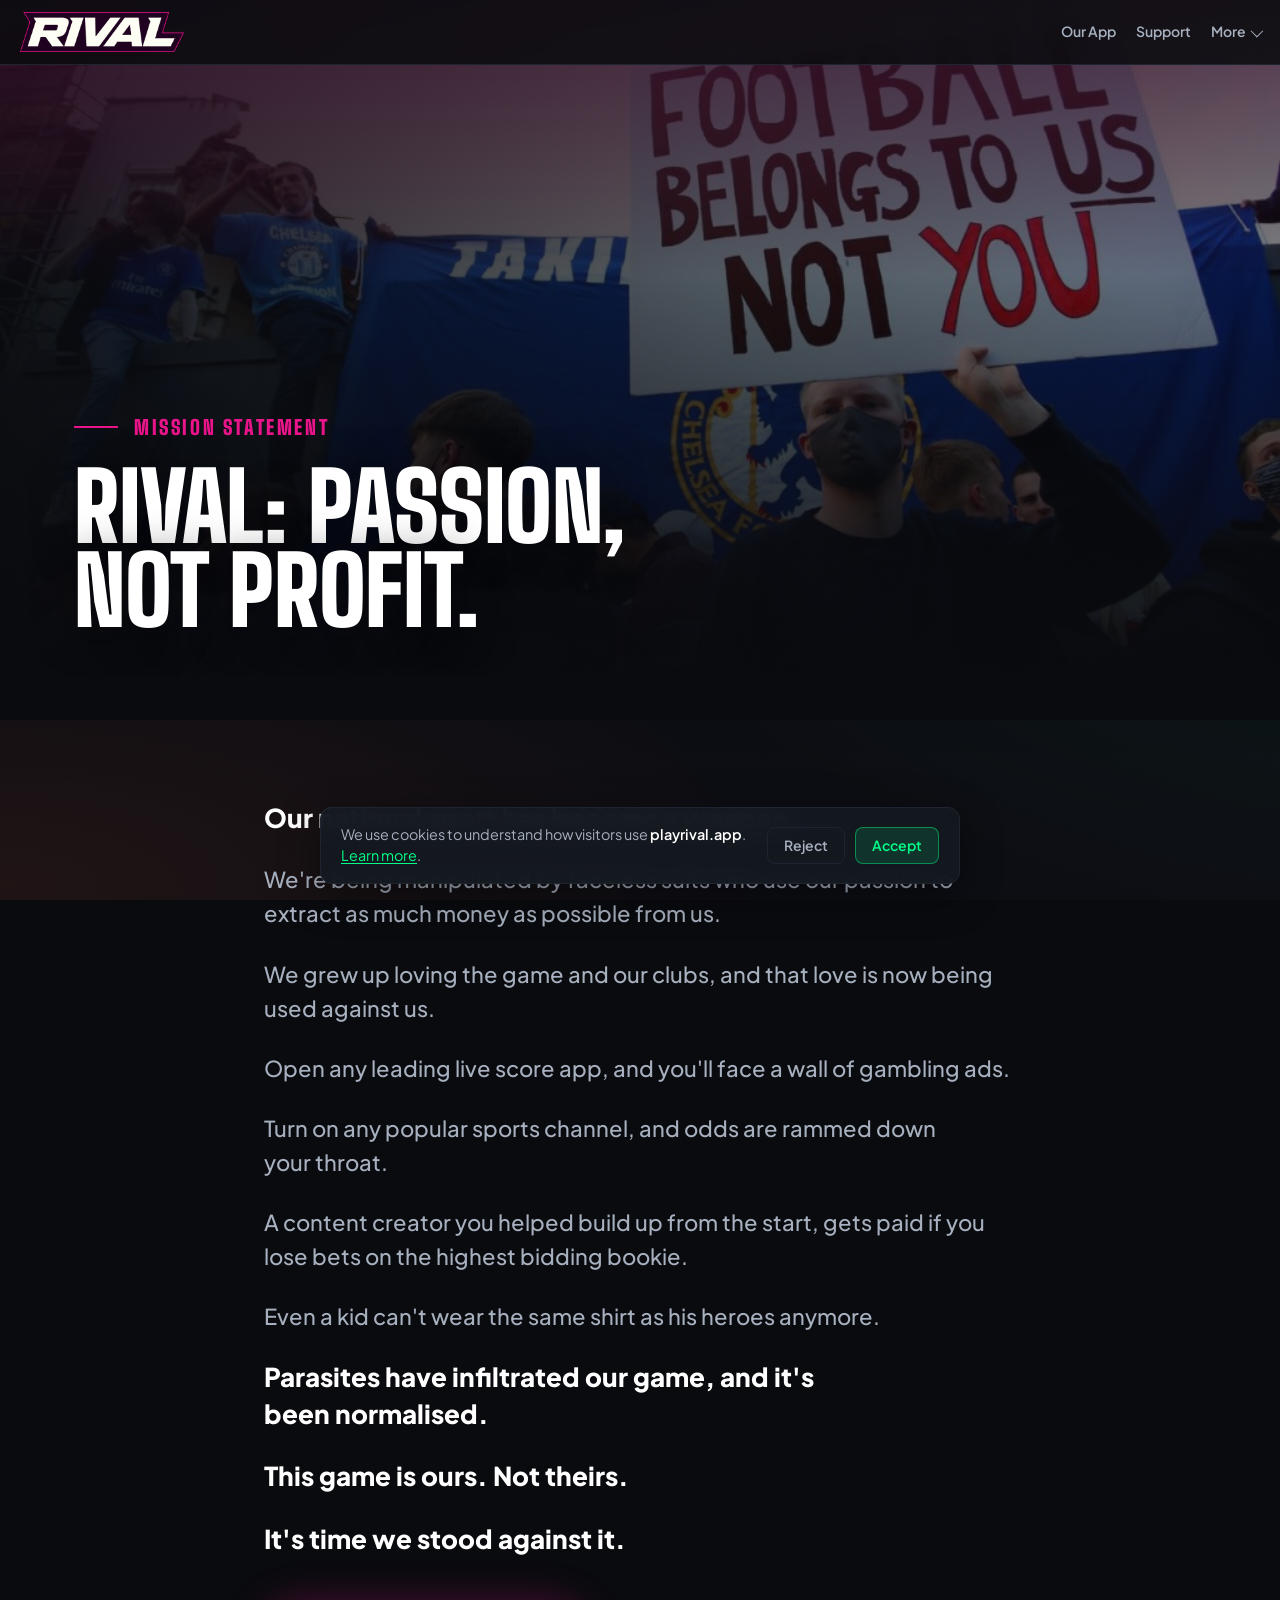
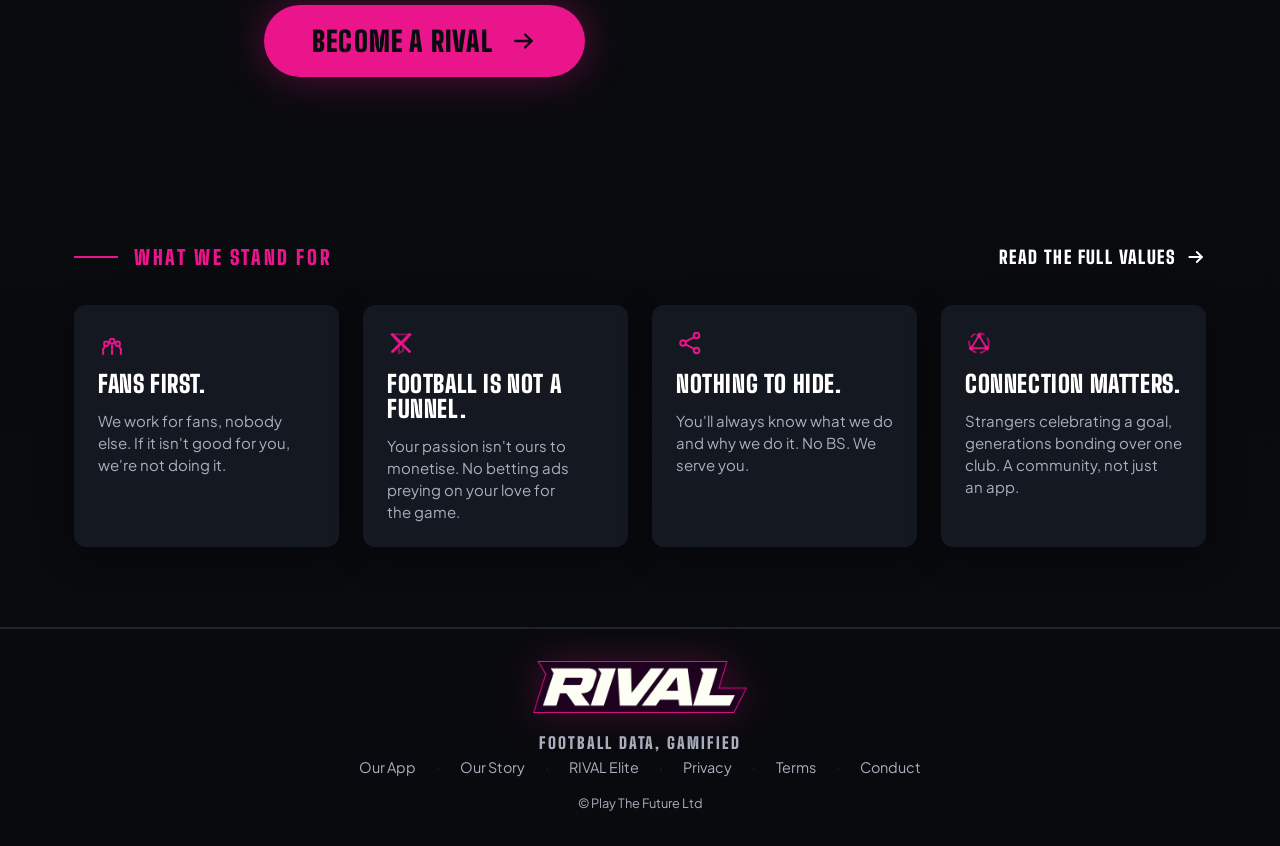
==== commit 5df4798a: "Fix nav logo squish on mobile and collapse legal links into a menu Rename "RIVAL App" to "Our App" a" ====
--- a/index.html
+++ b/index.html
@@ -25,7 +25,7 @@
     />
     <link rel="preconnect" href="https://fonts.googleapis.com" />
     <link rel="preconnect" href="https://fonts.gstatic.com" crossorigin />
-    <link rel="stylesheet" href="css/main.css?v=62" />
+    <link rel="stylesheet" href="css/main.css?v=63" />
     <link rel="icon" href="images/rival_icon_nobg.png" type="image/png" />
     <!-- Open Graph / social share -->
     <meta property="og:type" content="website" />
@@ -55,11 +55,16 @@
           <img src="images/rival_logo_horizontal.png" alt="RIVAL" width="160" height="42" />
         </a>
         <nav class="site-nav__links" aria-label="Site">
-          <a href="/rival-app/">RIVAL App</a>
+          <a href="/rival-app/">Our App</a>
           <a href="/support/">Support</a>
-          <a href="/privacy.html">Privacy</a>
-          <a href="/terms.html">Terms</a>
-          <a href="/code-of-conduct/">Conduct</a>
+          <details class="site-nav__more">
+            <summary>More<span class="site-nav__more-caret" aria-hidden="true"></span></summary>
+            <div class="site-nav__more-menu">
+              <a href="/privacy.html">Privacy</a>
+              <a href="/terms.html">Terms</a>
+              <a href="/code-of-conduct/">Conduct</a>
+            </div>
+          </details>
         </nav>
       </header>
 
@@ -216,7 +221,7 @@
         />
         <p class="site-footer__tagline">Football Data, Gamified</p>
         <div class="site-footer__links">
-          <a href="/rival-app/">RIVAL App</a>
+          <a href="/rival-app/">Our App</a>
           <span style="color: var(--border)" aria-hidden="true">·</span>
           <a href="/manifesto/">Our Story</a>
           <span style="color: var(--border)" aria-hidden="true">·</span>
--- a/css/main.css
+++ b/css/main.css
@@ -226,6 +226,8 @@
   display: flex;
   align-items: center;
   justify-content: space-between;
+  flex-wrap: nowrap;
+  gap: 0.75rem;
   padding: 0.75rem 1.25rem;
   background: rgba(10, 11, 15, 0.85);
   backdrop-filter: blur(12px);
@@ -236,18 +238,23 @@
   display: flex;
   align-items: center;
   gap: 0.5rem;
+  flex: none;
+  min-width: 0;
 }
 
 .site-nav__logo img {
-  height: clamp(30px, 4.5vw, 40px);
+  height: clamp(26px, 4.5vw, 40px);
   width: auto;
+  flex: none;
 }
 
 .site-nav__links {
   display: flex;
+  align-items: center;
   gap: 1.25rem;
   font-size: 0.875rem;
   font-weight: 600;
+  white-space: nowrap;
 }
 
 .site-nav__links a {
@@ -257,6 +264,79 @@
 .site-nav__links a:hover {
   color: var(--text);
   text-decoration: none;
+}
+
+/* "More" overflow menu (Privacy / Terms / Conduct) */
+.site-nav__more {
+  position: relative;
+}
+
+.site-nav__more > summary {
+  display: flex;
+  align-items: center;
+  gap: 0.3rem;
+  color: var(--muted);
+  cursor: pointer;
+  list-style: none;
+}
+
+.site-nav__more > summary::-webkit-details-marker {
+  display: none;
+}
+
+.site-nav__more > summary:hover,
+.site-nav__more[open] > summary {
+  color: var(--text);
+}
+
+.site-nav__more-caret {
+  width: 9px;
+  height: 9px;
+  border-right: 1.5px solid currentColor;
+  border-bottom: 1.5px solid currentColor;
+  transform: rotate(45deg) translateY(-2px);
+  transition: transform 0.15s ease;
+}
+
+.site-nav__more[open] .site-nav__more-caret {
+  transform: rotate(-135deg) translateY(1px);
+}
+
+.site-nav__more-menu {
+  position: absolute;
+  top: calc(100% + 0.75rem);
+  right: 0;
+  display: flex;
+  flex-direction: column;
+  gap: 0.1rem;
+  min-width: 140px;
+  padding: 0.5rem;
+  background: rgba(20, 24, 32, 0.98);
+  border: 1px solid var(--border);
+  border-radius: var(--radius);
+  box-shadow: 0 16px 40px rgba(0, 0, 0, 0.45);
+  white-space: nowrap;
+}
+
+.site-nav__more-menu a {
+  padding: 0.5rem 0.6rem;
+  border-radius: 8px;
+}
+
+.site-nav__more-menu a:hover {
+  background: rgba(255, 255, 255, 0.06);
+}
+
+@media (max-width: 480px) {
+  .site-nav {
+    padding: 0.65rem 1rem;
+    gap: 0.5rem;
+  }
+
+  .site-nav__links {
+    gap: 0.85rem;
+    font-size: 0.8rem;
+  }
 }
 
 /* Hero */
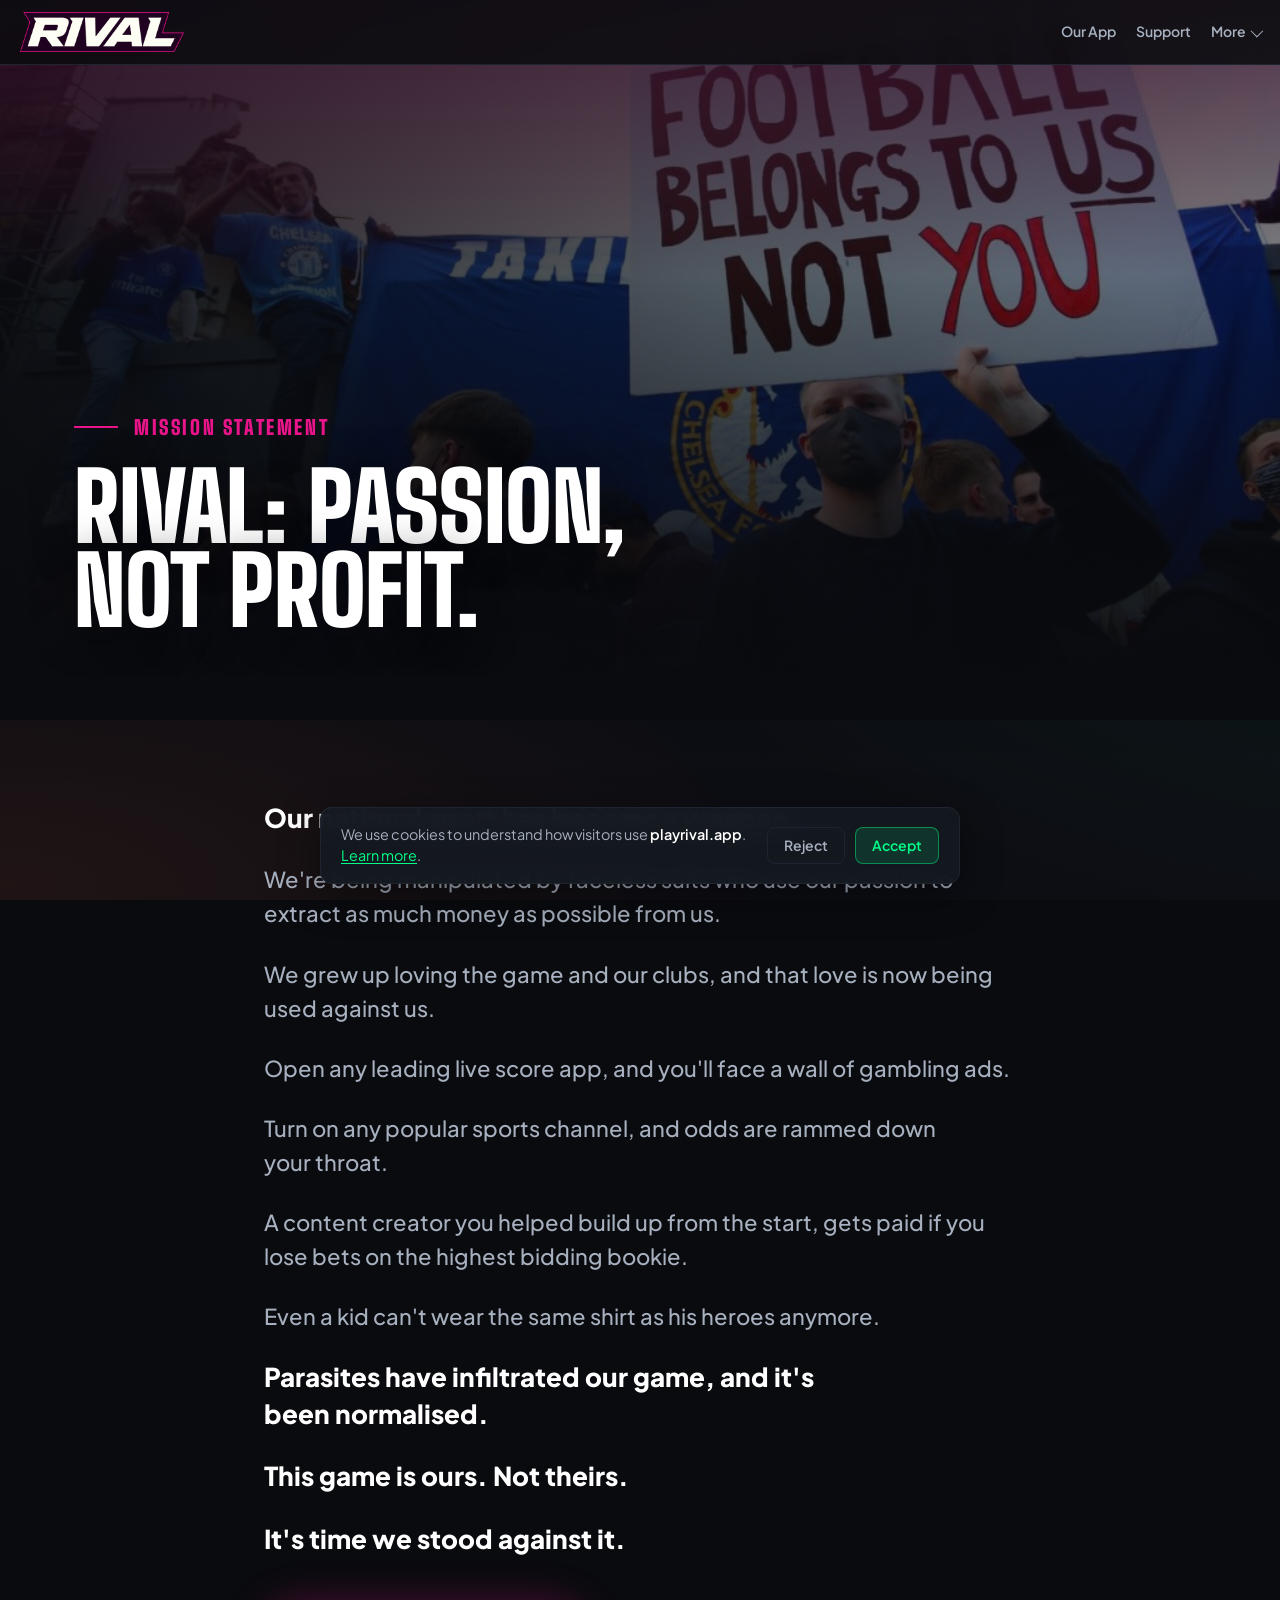
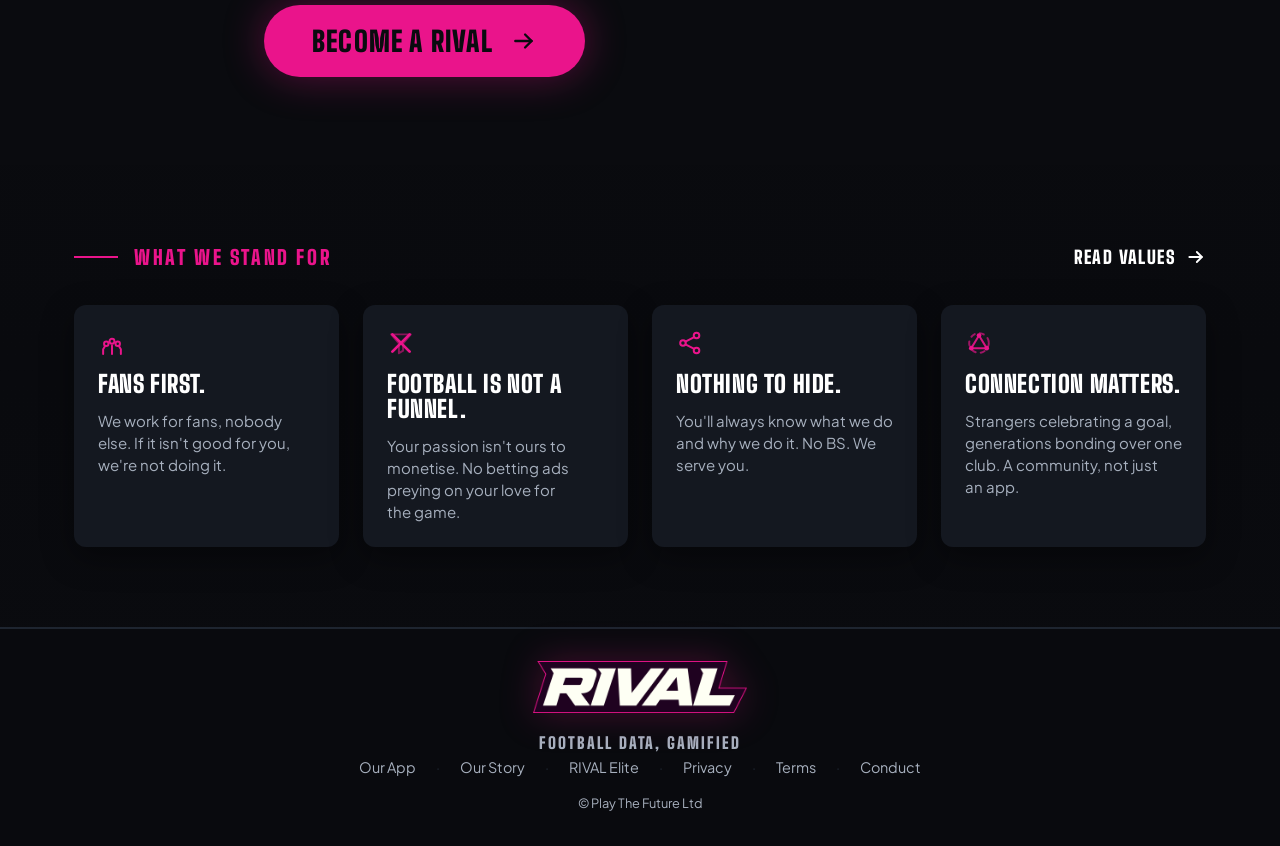
==== commit 9808b0c8: "Shorten "Read the full values" link to "Read values" on homepage Prevents the values-section header " ====
--- a/index.html
+++ b/index.html
@@ -143,7 +143,7 @@
                 <div class="rv-eyebrow__text" id="rv-values-heading">What we stand for</div>
               </div>
               <a class="rv-values-teaser__link" href="/values/">
-                Read the full values
+                Read values
                 <svg viewBox="0 0 24 24" width="20" height="20" fill="none" stroke="currentColor" stroke-width="2.2" stroke-linecap="round" stroke-linejoin="round" aria-hidden="true">
                   <path d="M4 12h15"></path>
                   <path d="m13 6 6 6-6 6"></path>
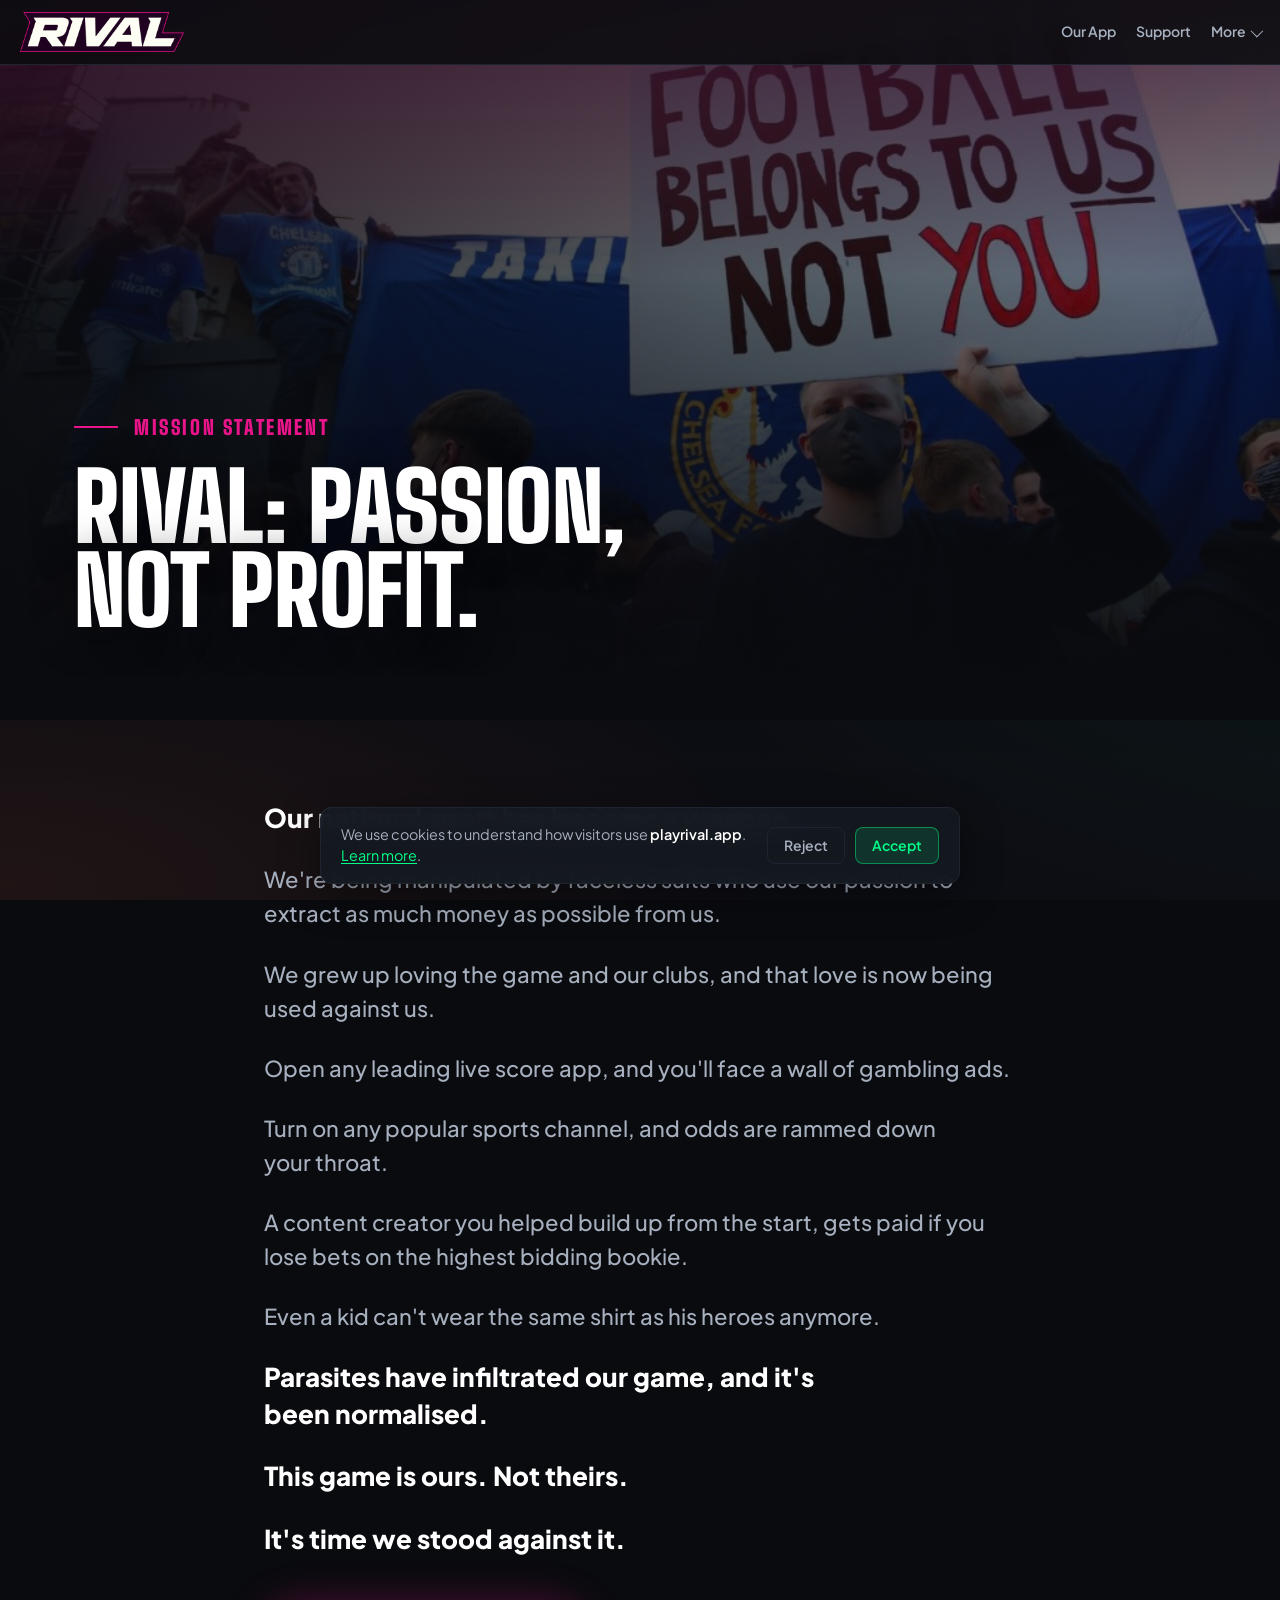
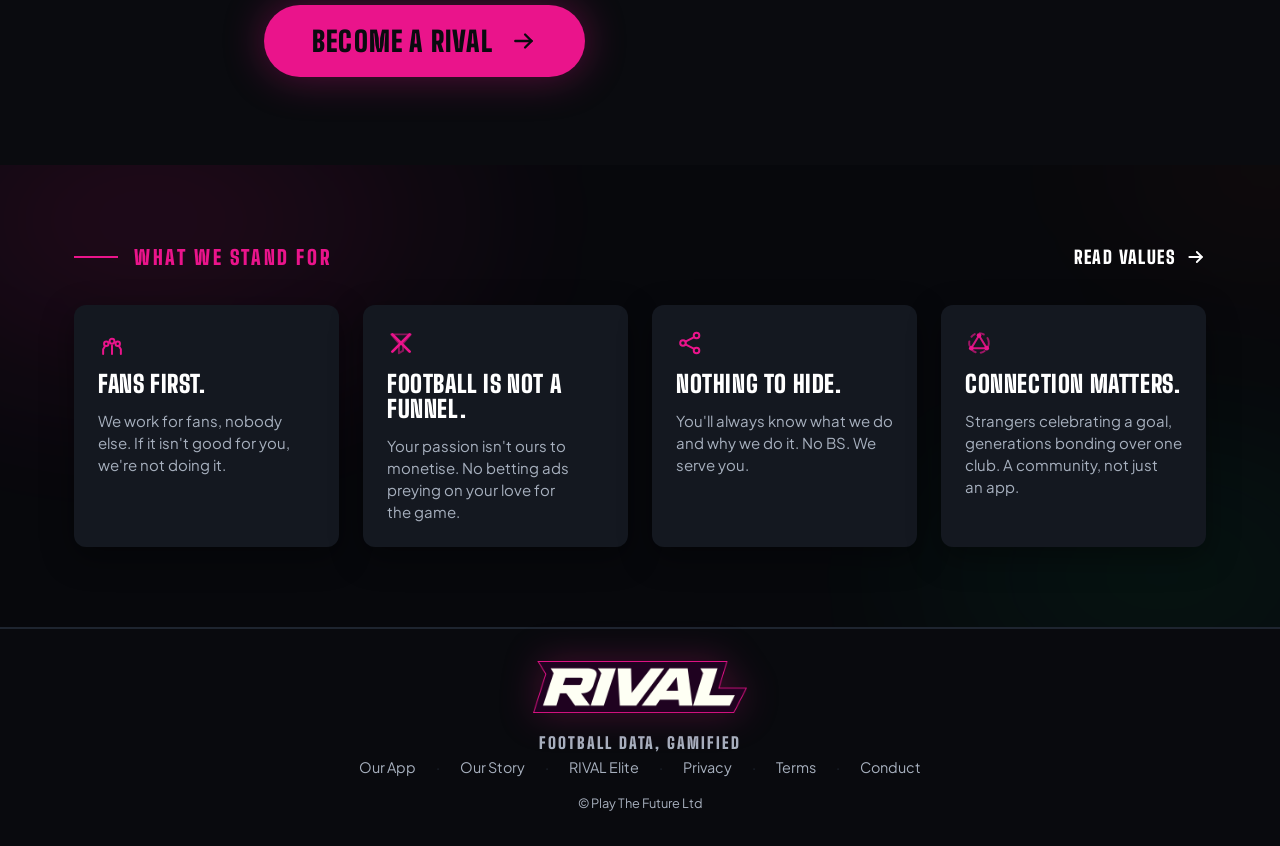
==== commit 0b4eefbe: "Replace broken values-teaser background image with a CSS glow The uploaded manifesto_values.png had " ====
--- a/index.html
+++ b/index.html
@@ -25,7 +25,7 @@
     />
     <link rel="preconnect" href="https://fonts.googleapis.com" />
     <link rel="preconnect" href="https://fonts.gstatic.com" crossorigin />
-    <link rel="stylesheet" href="css/main.css?v=63" />
+    <link rel="stylesheet" href="css/main.css?v=64" />
     <link rel="icon" href="images/rival_icon_nobg.png" type="image/png" />
     <!-- Open Graph / social share -->
     <meta property="og:type" content="website" />
@@ -126,16 +126,7 @@
 
         <!-- ─── 3. VALUES TEASER ─────────────────────────────────── -->
         <section class="rv-values-teaser" aria-labelledby="rv-values-heading">
-          <img
-            class="rv-values-teaser__bg"
-            src="images/manifesto_values.png"
-            alt=""
-            width="1086"
-            height="1448"
-            decoding="async"
-            loading="lazy"
-          />
-          <div class="rv-values-teaser__scrim" aria-hidden="true"></div>
+          <div class="rv-values-teaser__glow" aria-hidden="true"></div>
           <div class="rv-values-teaser__inner">
             <div class="rv-values-teaser__head">
               <div class="rv-eyebrow">
--- a/css/main.css
+++ b/css/main.css
@@ -5812,24 +5812,16 @@
   overflow: hidden;
 }
 
-.rv-values-teaser__bg {
+.rv-values-teaser__glow {
   position: absolute;
-  inset: 0;
-  width: 100%;
-  height: 100%;
-  object-fit: cover;
-}
-
-.rv-values-teaser__scrim {
-  position: absolute;
-  inset: 0;
+  inset: -20% -10%;
   pointer-events: none;
-  background: linear-gradient(
-    180deg,
-    rgba(10, 11, 15, 0.8) 0%,
-    rgba(10, 11, 15, 0.66) 45%,
-    rgba(10, 11, 15, 0.9) 100%
-  );
+  background:
+    radial-gradient(ellipse 46% 60% at 18% 22%, rgba(234, 20, 139, 0.16), transparent 60%),
+    radial-gradient(ellipse 40% 52% at 84% 78%, rgba(0, 255, 136, 0.08), transparent 58%),
+    radial-gradient(ellipse 34% 42% at 92% 14%, rgba(255, 90, 31, 0.06), transparent 55%);
+  filter: blur(80px);
+  opacity: 0.9;
 }
 
 .rv-values-teaser__inner {
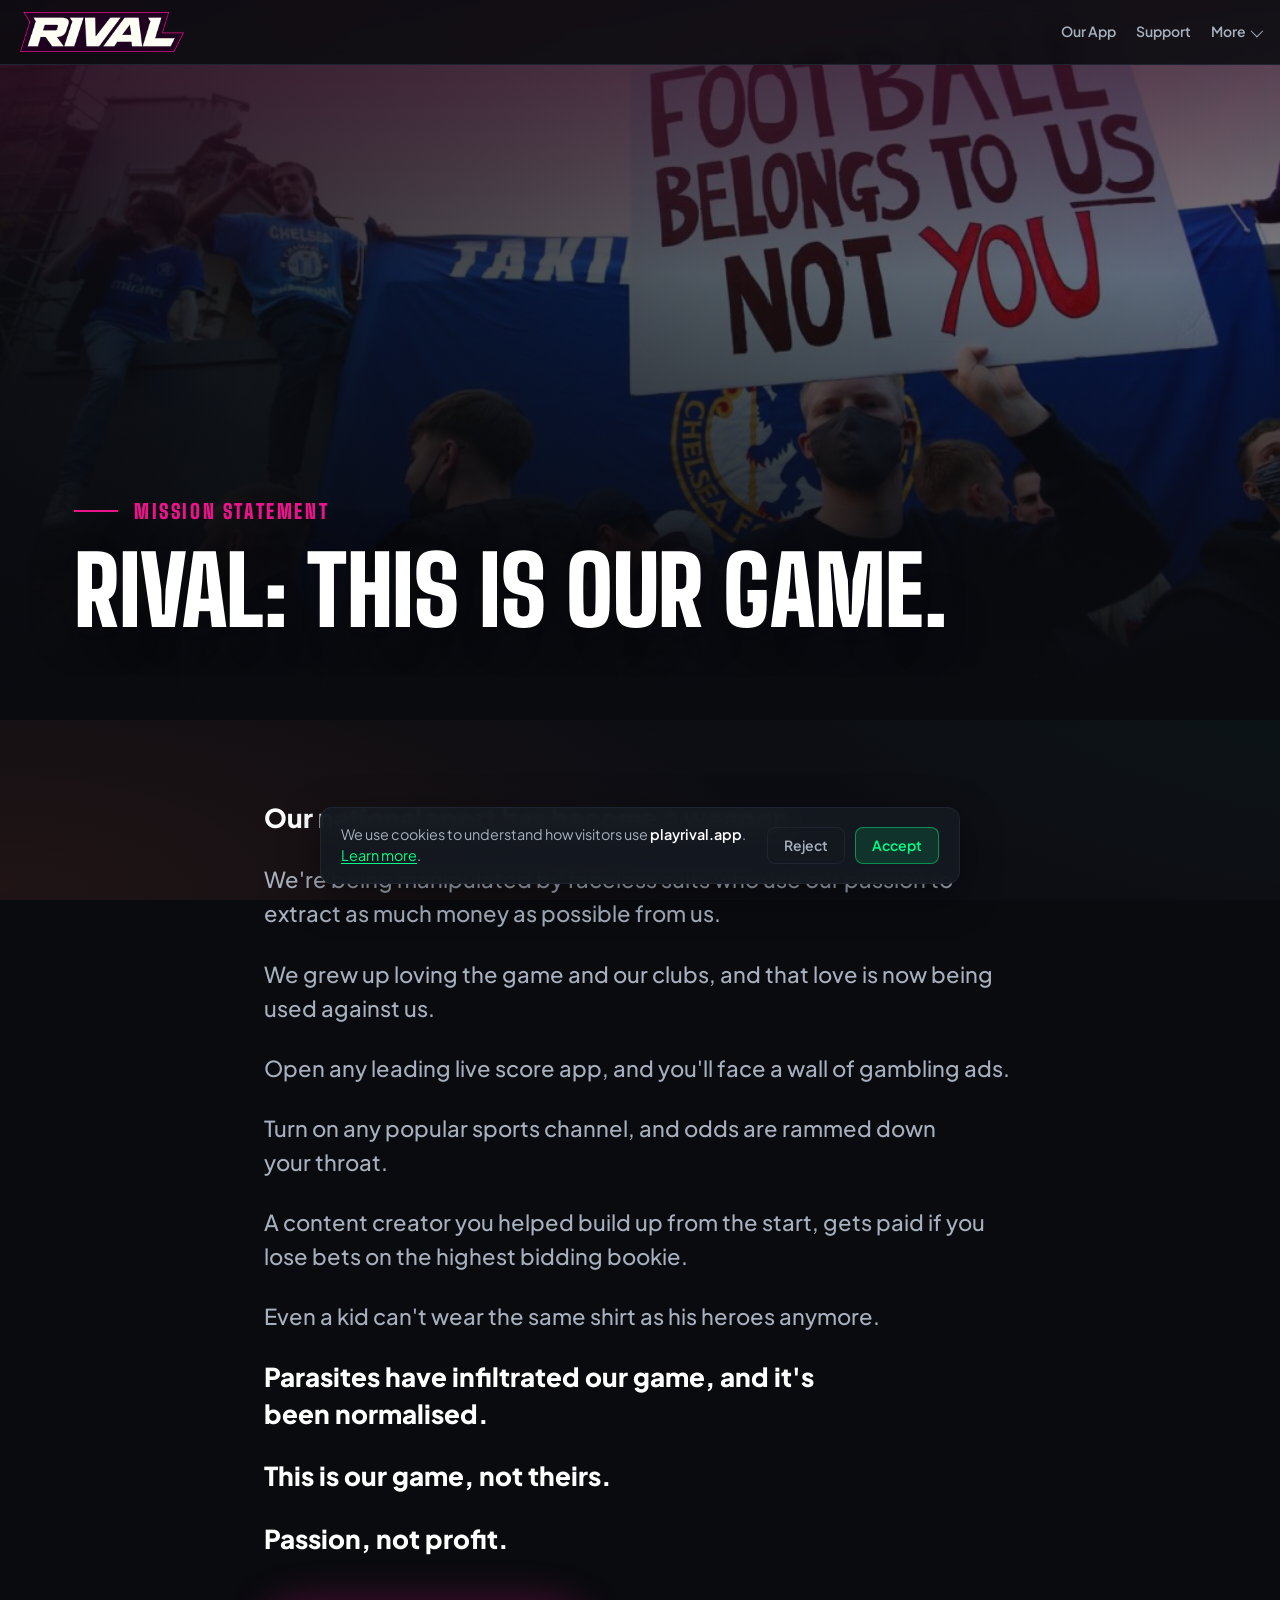
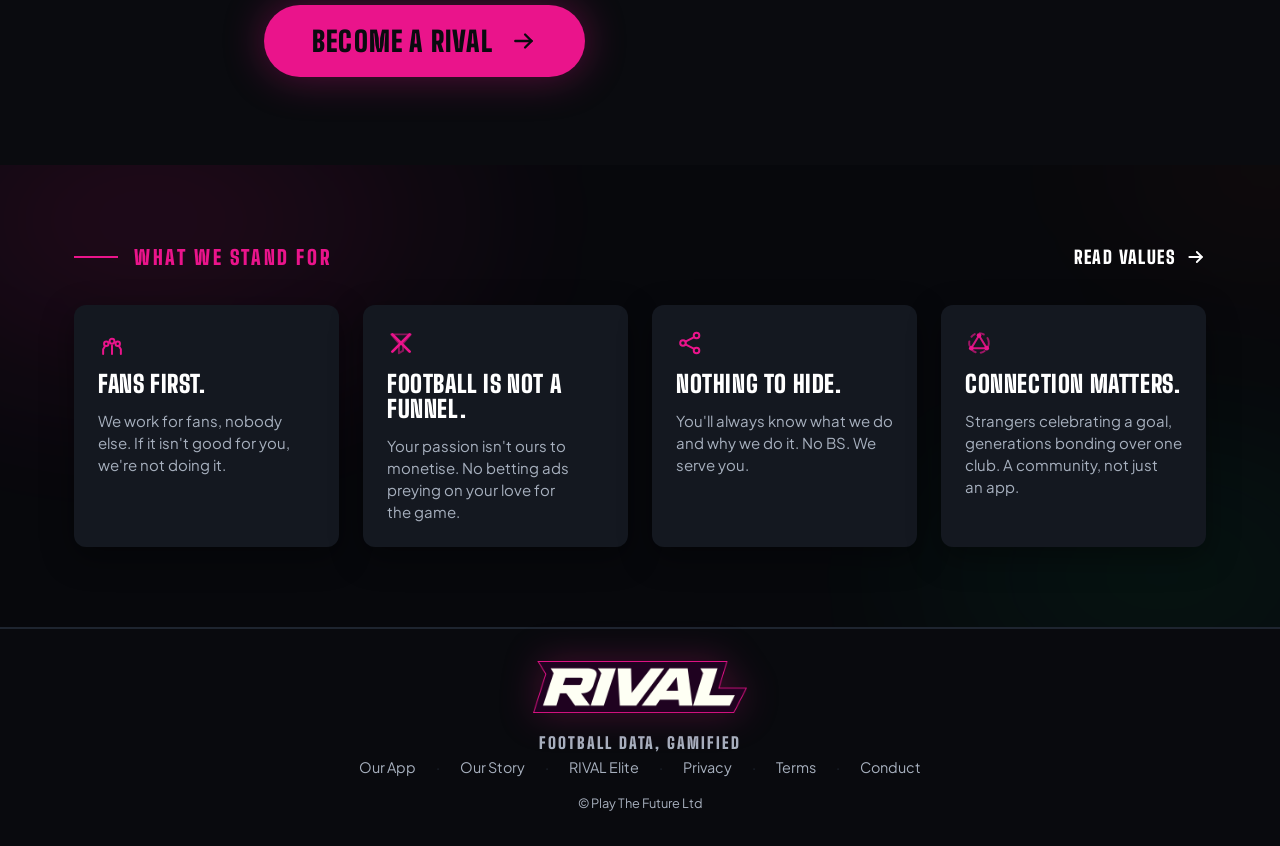
==== commit fc46c771: "Update homepage headline to "RIVAL: This is our game." Also updates the closing statement lines to "" ====
--- a/index.html
+++ b/index.html
@@ -18,7 +18,7 @@
     </script>
     <meta charset="utf-8" />
     <meta name="viewport" content="width=device-width, initial-scale=1" />
-    <title>RIVAL - Passion, Not Profit</title>
+    <title>RIVAL - This Is Our Game</title>
     <meta
       name="description"
       content="Football belongs to fans, not bookmakers. RIVAL is the football app built by fans, for fans - no odds, no gambling ads, nothing pushing you toward a bet."
@@ -30,7 +30,7 @@
     <!-- Open Graph / social share -->
     <meta property="og:type" content="website" />
     <meta property="og:url" content="https://playrival.app/" />
-    <meta property="og:title" content="RIVAL - Passion, Not Profit" />
+    <meta property="og:title" content="RIVAL - This Is Our Game" />
     <meta
       property="og:description"
       content="Football belongs to fans, not bookmakers. RIVAL is the football app built by fans, for fans - no odds, no gambling ads, nothing pushing you toward a bet."
@@ -40,7 +40,7 @@
     <meta property="og:image:height" content="1080" />
     <!-- Twitter / X card -->
     <meta name="twitter:card" content="summary_large_image" />
-    <meta name="twitter:title" content="RIVAL - Passion, Not Profit" />
+    <meta name="twitter:title" content="RIVAL - This Is Our Game" />
     <meta
       name="twitter:description"
       content="Football belongs to fans, not bookmakers. RIVAL is the football app built by fans, for fans - no odds, no gambling ads, nothing pushing you toward a bet."
@@ -90,7 +90,7 @@
                 <div class="rv-eyebrow__text">Mission statement</div>
               </div>
               <h1 id="rv-hero-heading" class="rv-hero__title">
-                RIVAL: Passion, not profit.
+                RIVAL: This is our game.
               </h1>
             </div>
           </div>
@@ -112,8 +112,8 @@
           </p>
           <p>Even a kid can't wear the same shirt as his heroes anymore.</p>
           <p class="rv-statement__strong">Parasites have infiltrated our game, and it's been normalised.</p>
-          <p class="rv-statement__strong">This game is ours. Not theirs.</p>
-          <p class="rv-statement__strong">It's time we stood against it.</p>
+          <p class="rv-statement__strong">This is our game, not theirs.</p>
+          <p class="rv-statement__strong">Passion, not profit.</p>
 
           <a class="rv-statement__cta" href="/download/">
             <span>Become a RIVAL</span>
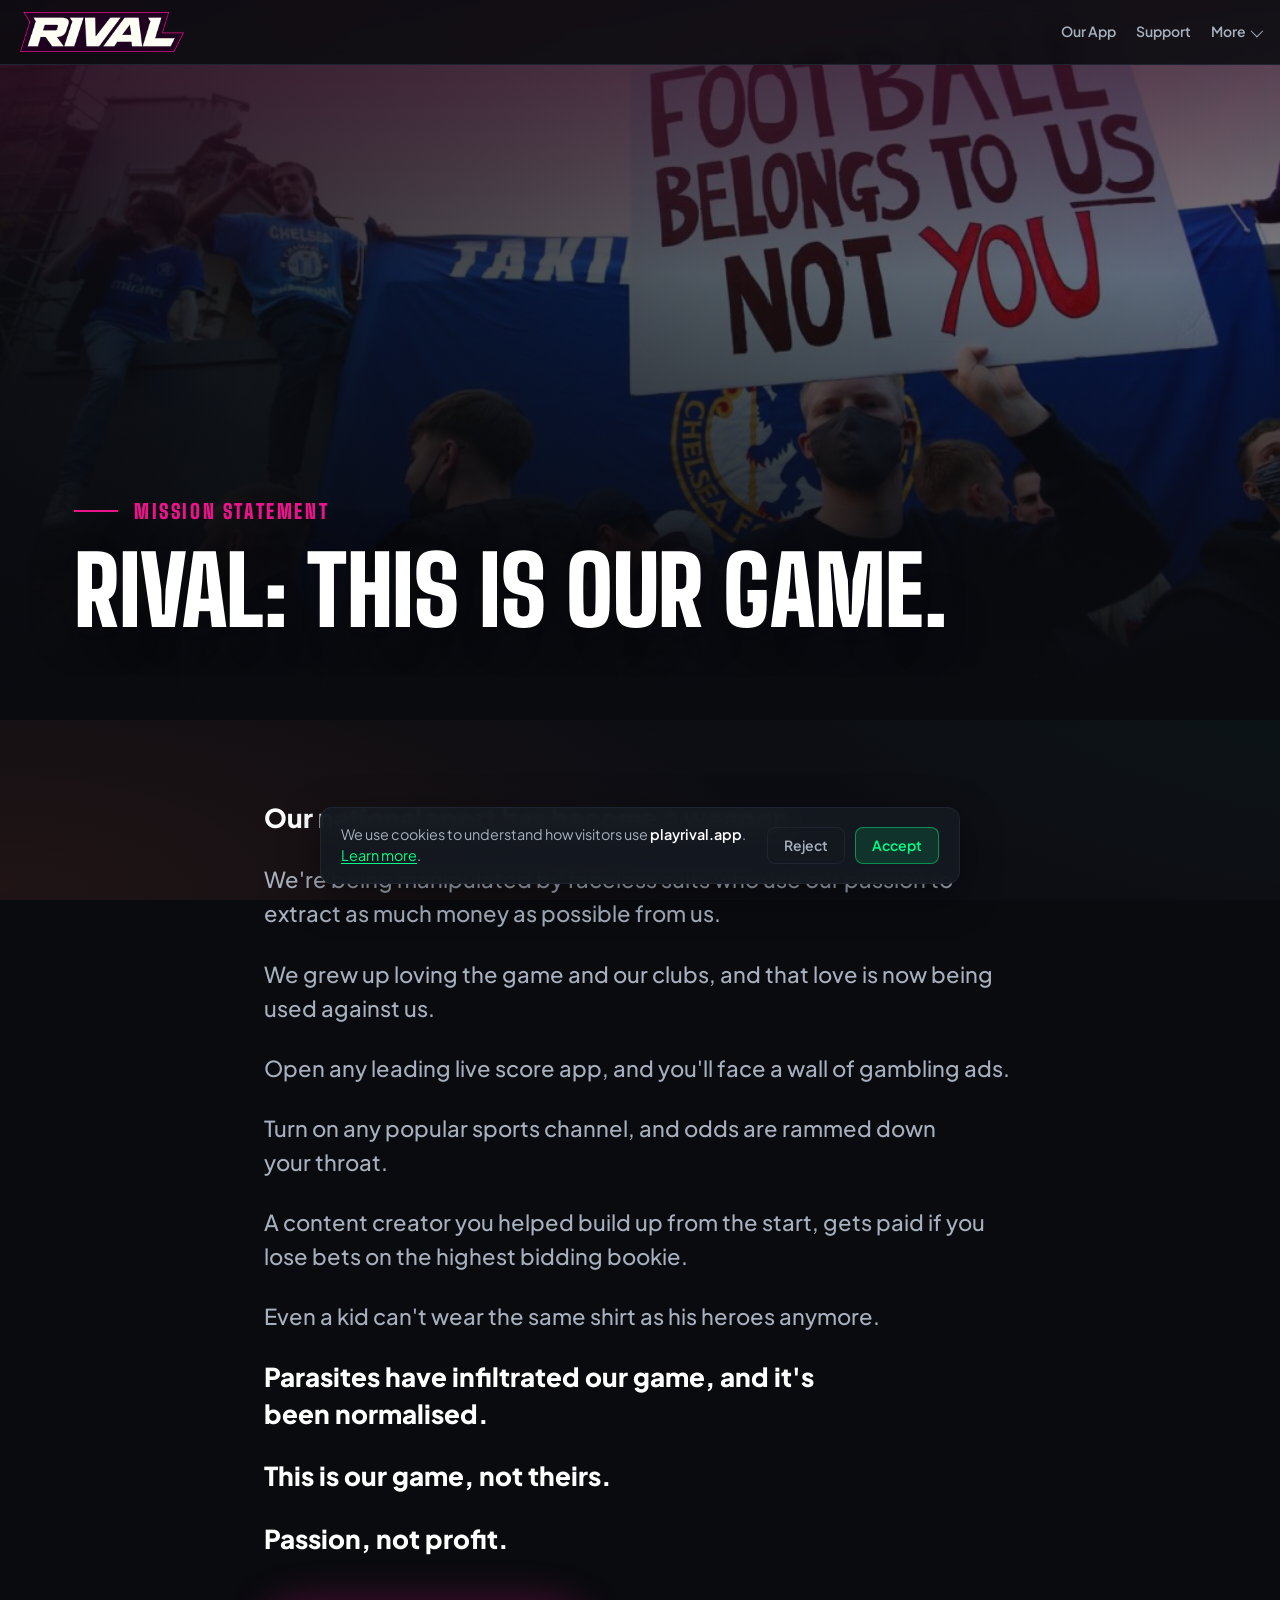
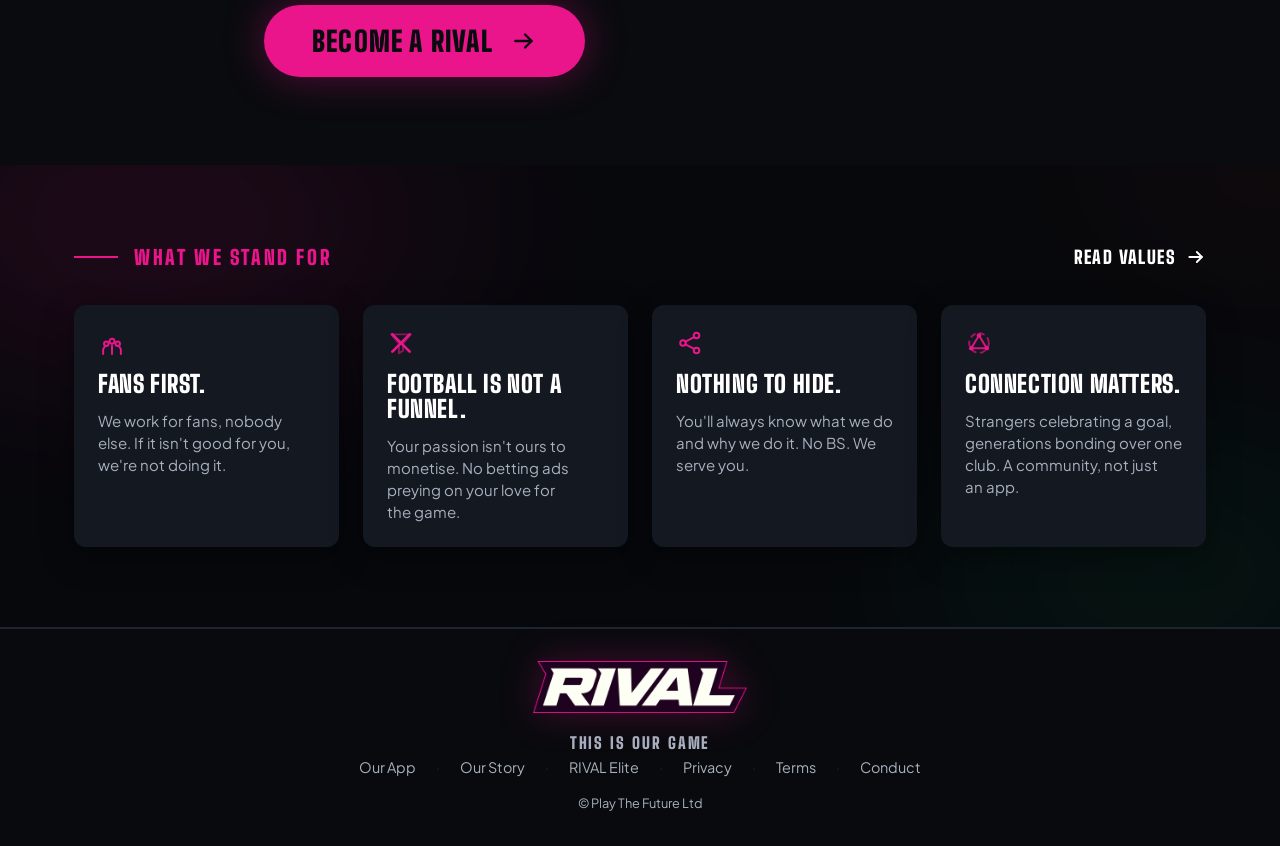
==== commit 6c07dd94: "Replace "Football Data, Gamified" slogan with "This Is Our Game" Updates the footer tagline on the h" ====
--- a/index.html
+++ b/index.html
@@ -210,7 +210,7 @@
           height="53"
           decoding="async"
         />
-        <p class="site-footer__tagline">Football Data, Gamified</p>
+        <p class="site-footer__tagline">This Is Our Game</p>
         <div class="site-footer__links">
           <a href="/rival-app/">Our App</a>
           <span style="color: var(--border)" aria-hidden="true">·</span>
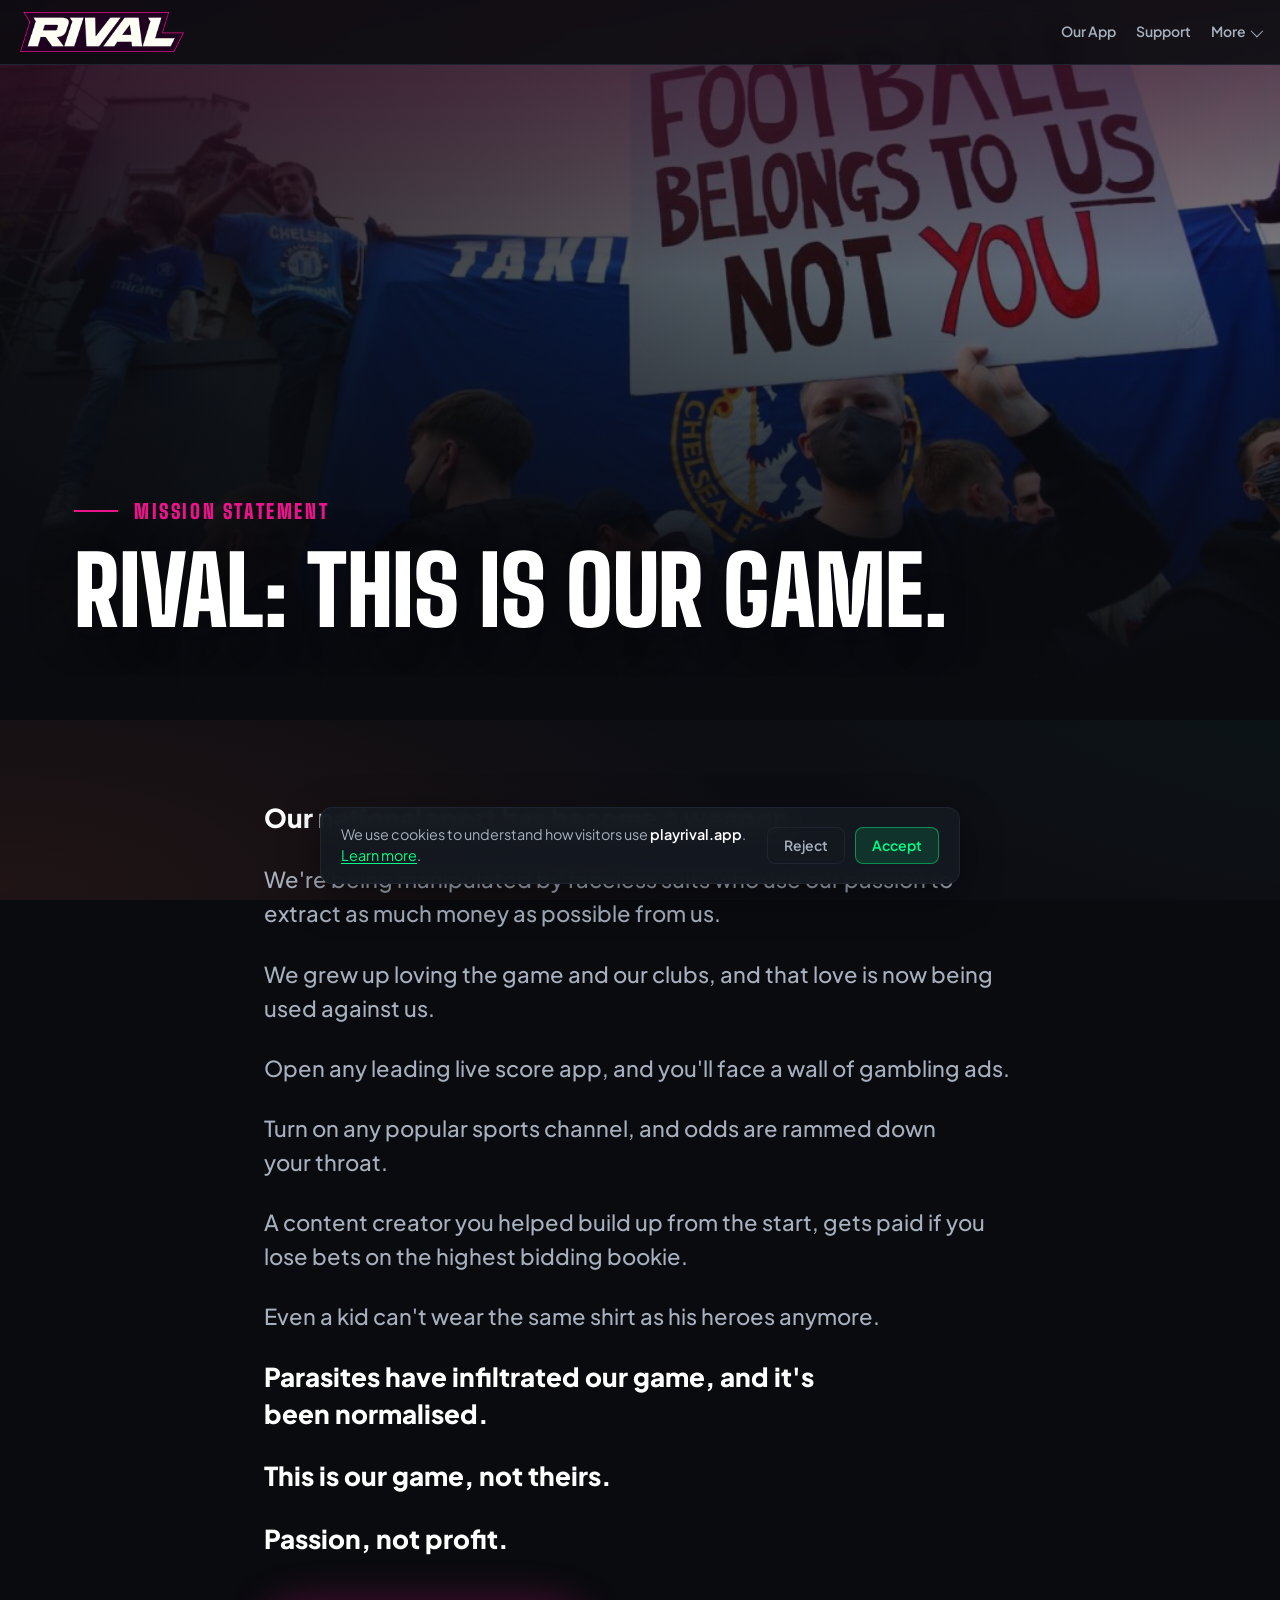
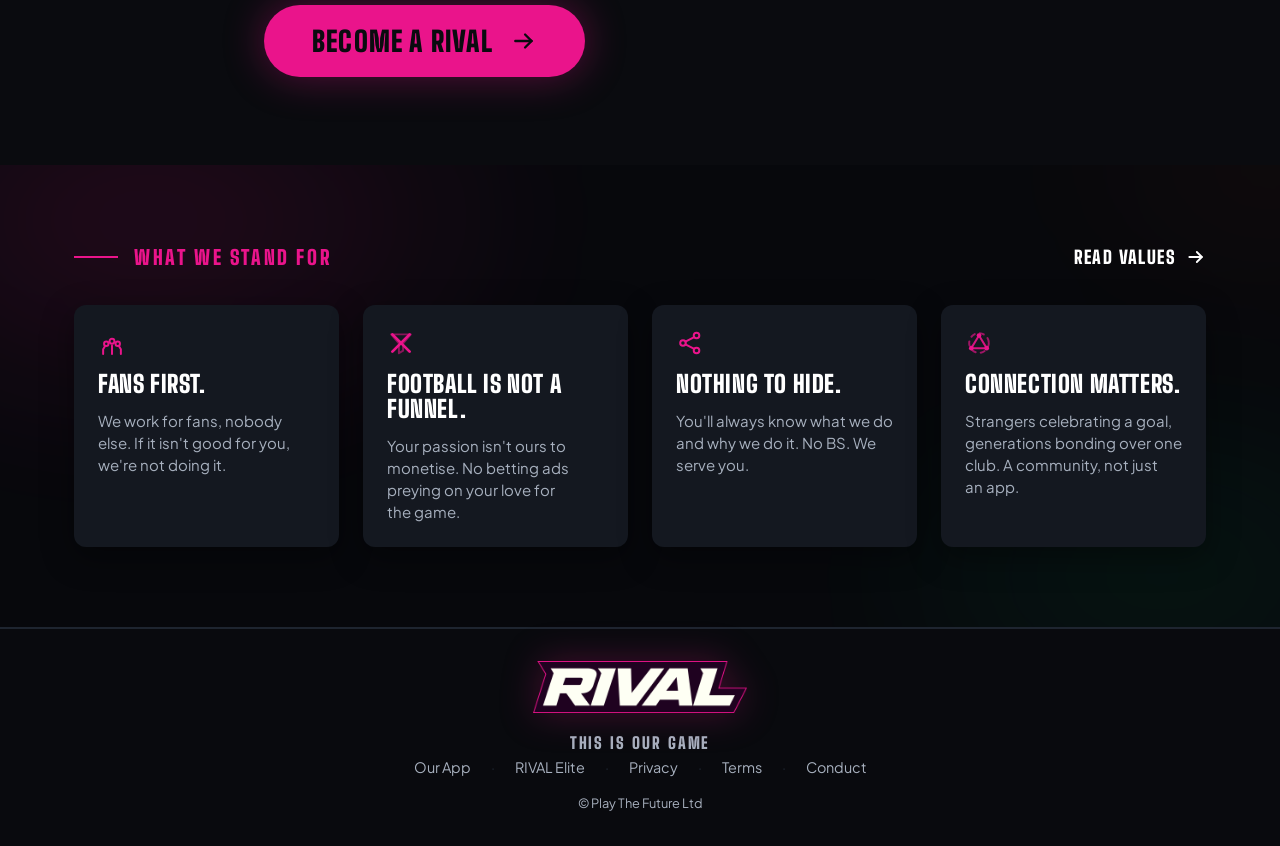
==== commit 08a4409d: "Retire the standalone manifesto page The manifesto now lives on the homepage, so the old "letter fro" ====
--- a/index.html
+++ b/index.html
@@ -214,8 +214,6 @@
         <div class="site-footer__links">
           <a href="/rival-app/">Our App</a>
           <span style="color: var(--border)" aria-hidden="true">·</span>
-          <a href="/manifesto/">Our Story</a>
-          <span style="color: var(--border)" aria-hidden="true">·</span>
           <a href="/elite/">RIVAL Elite</a>
           <span style="color: var(--border)" aria-hidden="true">·</span>
           <a href="/privacy.html">Privacy</a>
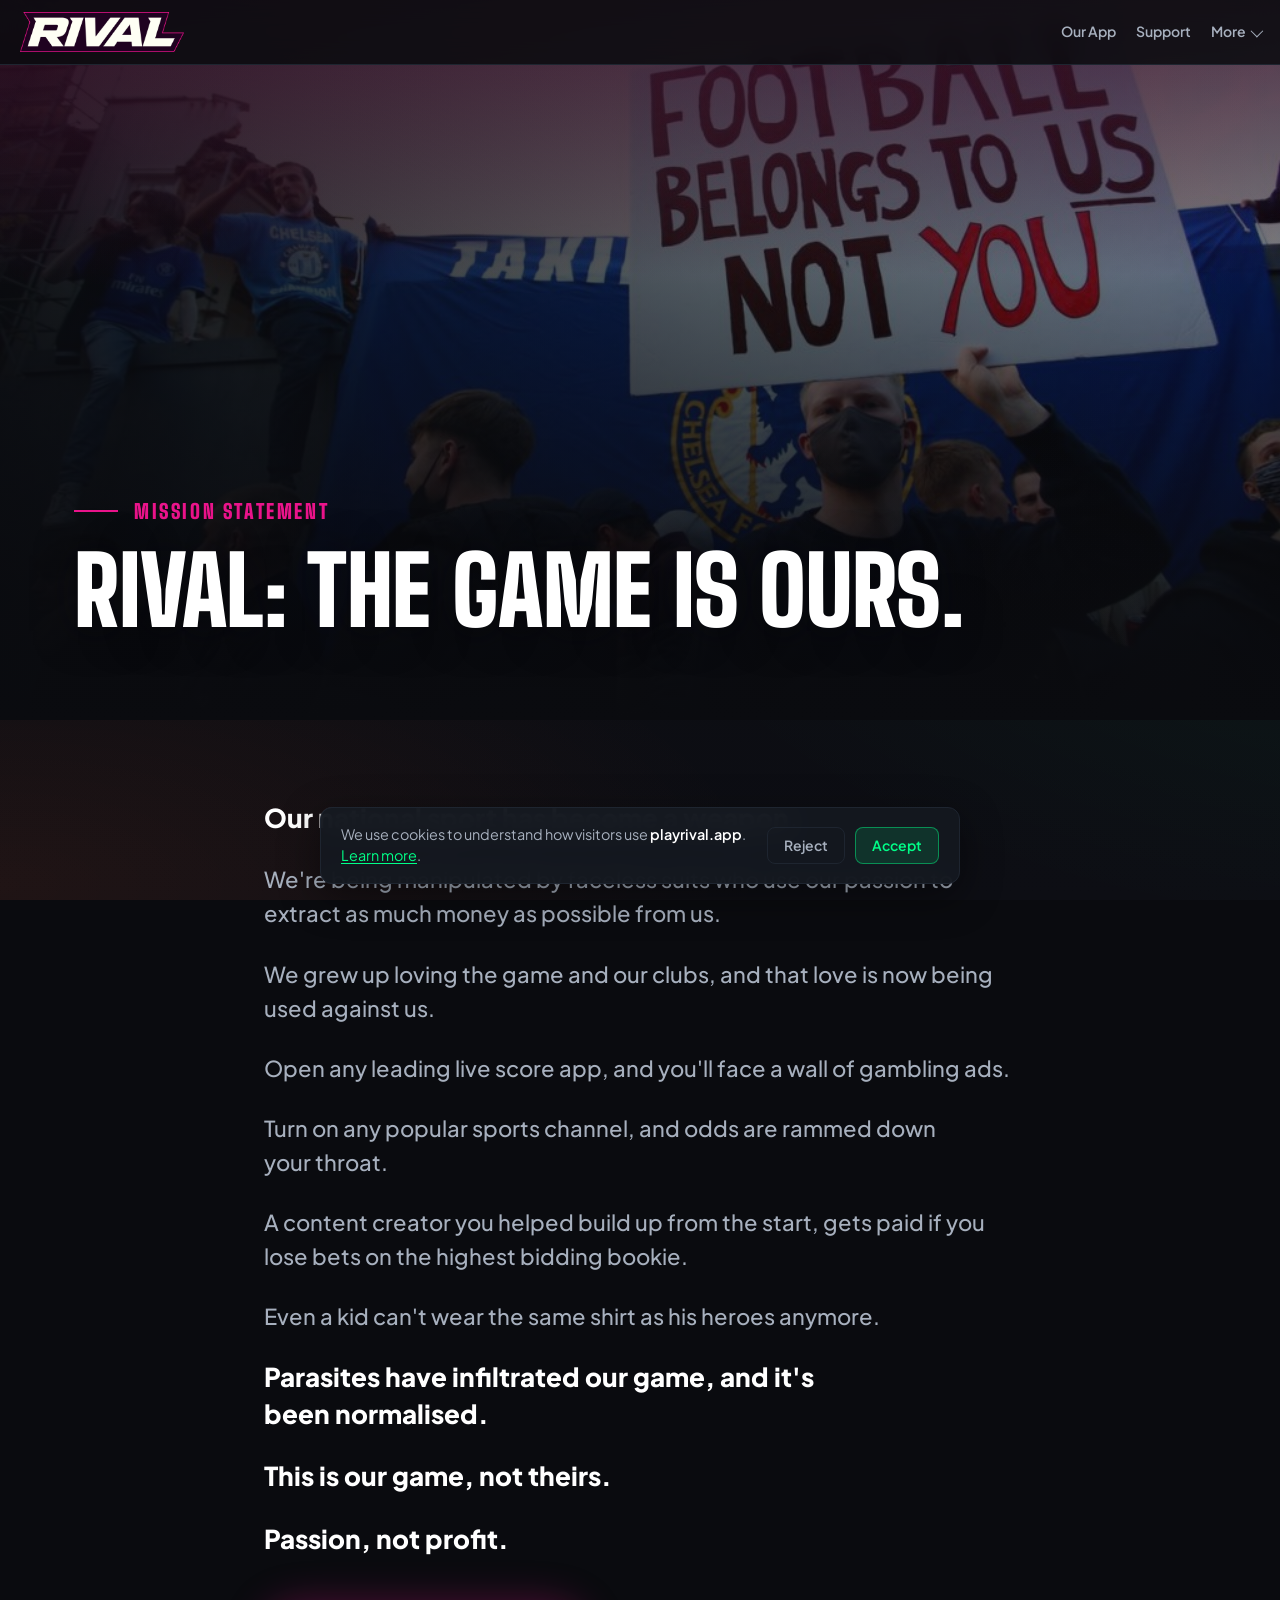
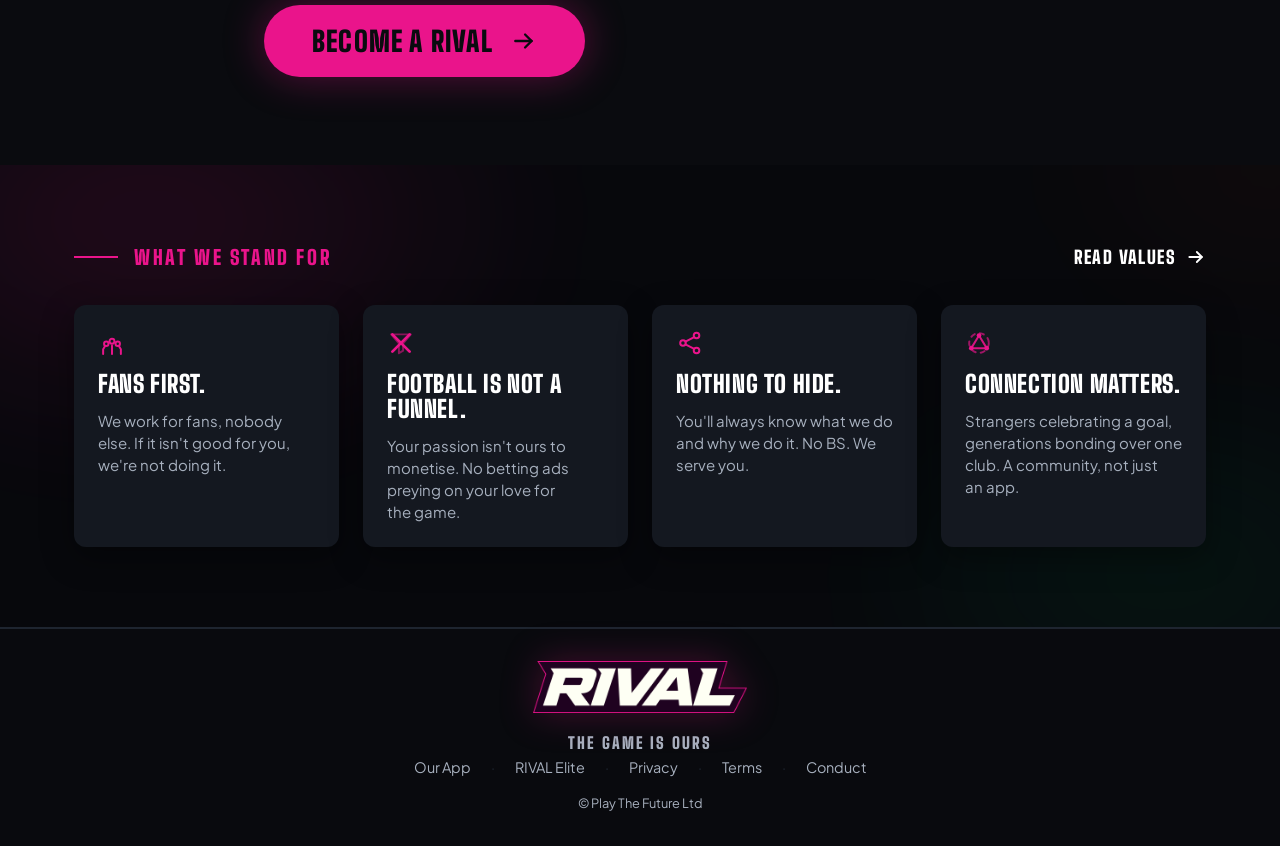
==== commit 4dcc4fee: "Correct slogan to "The Game Is Ours" Replaces the "This Is Our Game" slogan (title tags, social meta" ====
--- a/index.html
+++ b/index.html
@@ -18,7 +18,7 @@
     </script>
     <meta charset="utf-8" />
     <meta name="viewport" content="width=device-width, initial-scale=1" />
-    <title>RIVAL - This Is Our Game</title>
+    <title>RIVAL - The Game Is Ours</title>
     <meta
       name="description"
       content="Football belongs to fans, not bookmakers. RIVAL is the football app built by fans, for fans - no odds, no gambling ads, nothing pushing you toward a bet."
@@ -30,7 +30,7 @@
     <!-- Open Graph / social share -->
     <meta property="og:type" content="website" />
     <meta property="og:url" content="https://playrival.app/" />
-    <meta property="og:title" content="RIVAL - This Is Our Game" />
+    <meta property="og:title" content="RIVAL - The Game Is Ours" />
     <meta
       property="og:description"
       content="Football belongs to fans, not bookmakers. RIVAL is the football app built by fans, for fans - no odds, no gambling ads, nothing pushing you toward a bet."
@@ -40,7 +40,7 @@
     <meta property="og:image:height" content="1080" />
     <!-- Twitter / X card -->
     <meta name="twitter:card" content="summary_large_image" />
-    <meta name="twitter:title" content="RIVAL - This Is Our Game" />
+    <meta name="twitter:title" content="RIVAL - The Game Is Ours" />
     <meta
       name="twitter:description"
       content="Football belongs to fans, not bookmakers. RIVAL is the football app built by fans, for fans - no odds, no gambling ads, nothing pushing you toward a bet."
@@ -90,7 +90,7 @@
                 <div class="rv-eyebrow__text">Mission statement</div>
               </div>
               <h1 id="rv-hero-heading" class="rv-hero__title">
-                RIVAL: This is our game.
+                RIVAL: The game is ours.
               </h1>
             </div>
           </div>
@@ -210,7 +210,7 @@
           height="53"
           decoding="async"
         />
-        <p class="site-footer__tagline">This Is Our Game</p>
+        <p class="site-footer__tagline">The Game Is Ours</p>
         <div class="site-footer__links">
           <a href="/rival-app/">Our App</a>
           <span style="color: var(--border)" aria-hidden="true">·</span>
